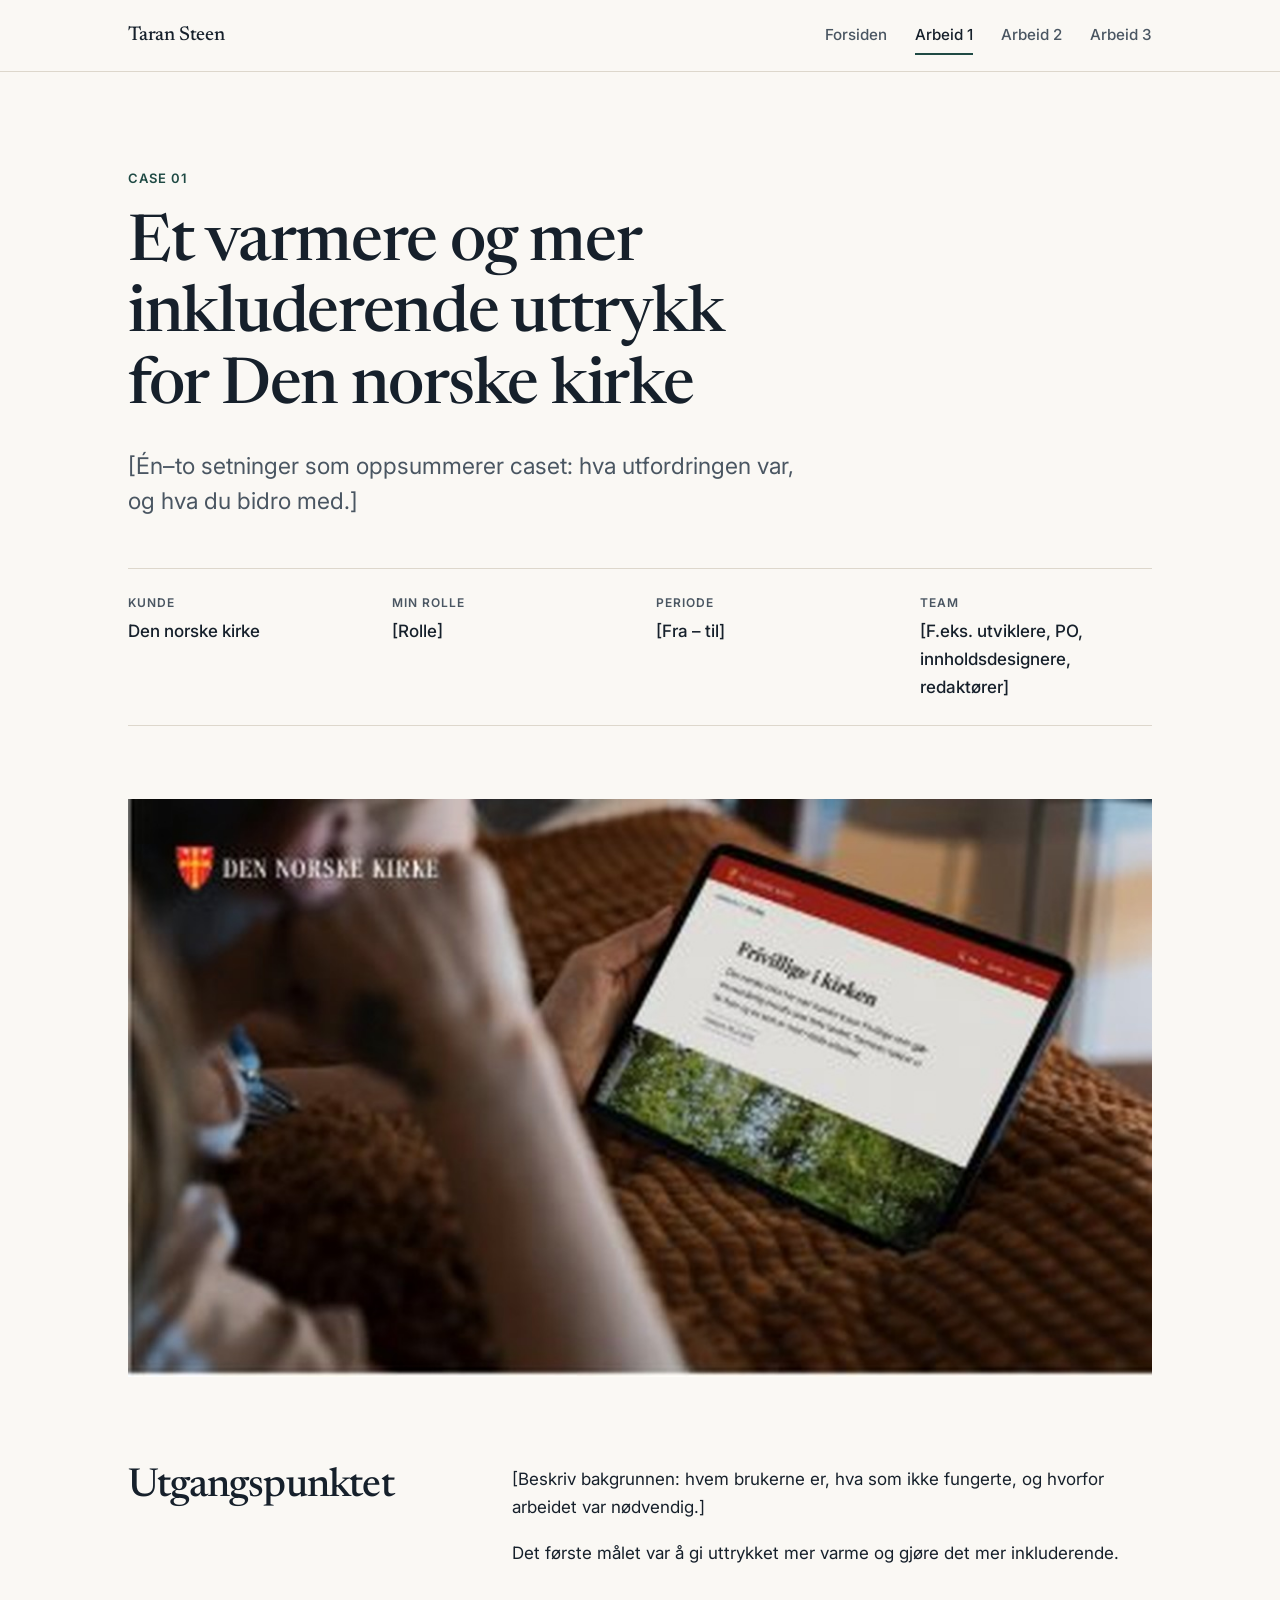
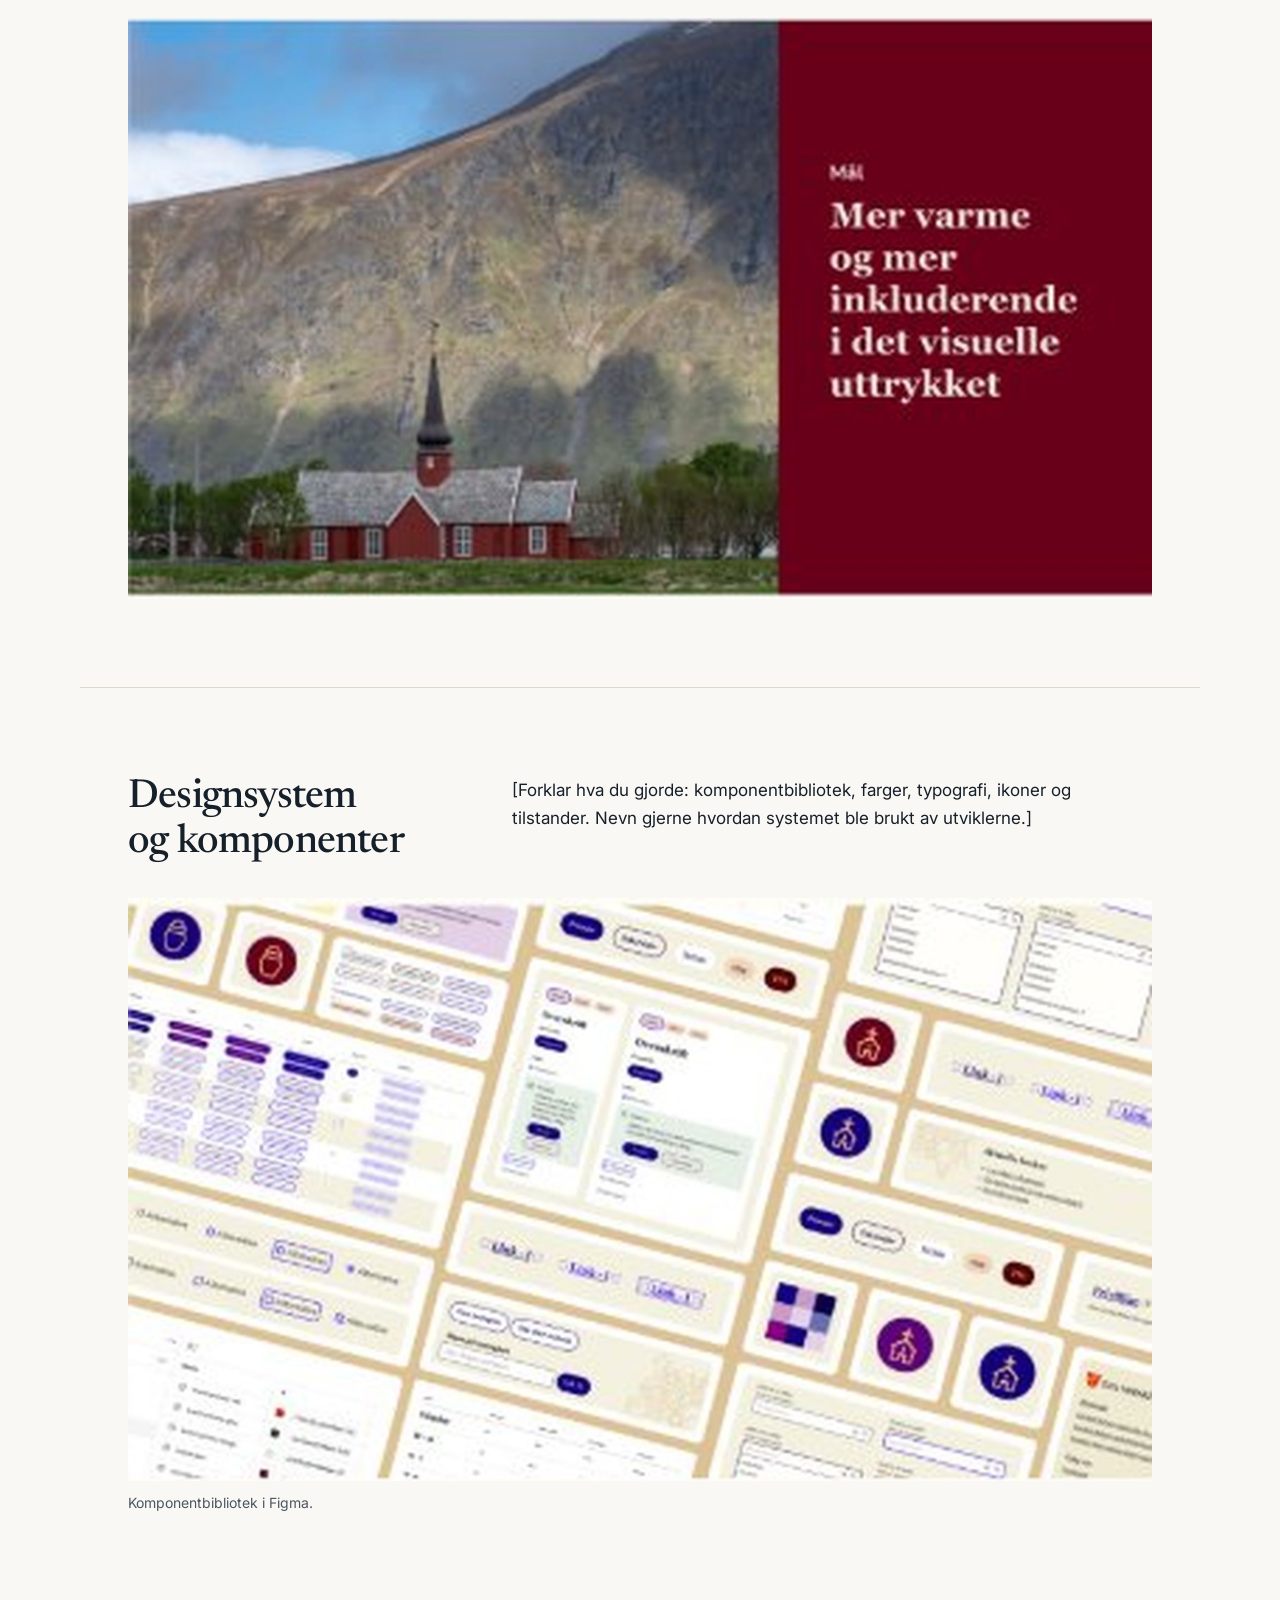
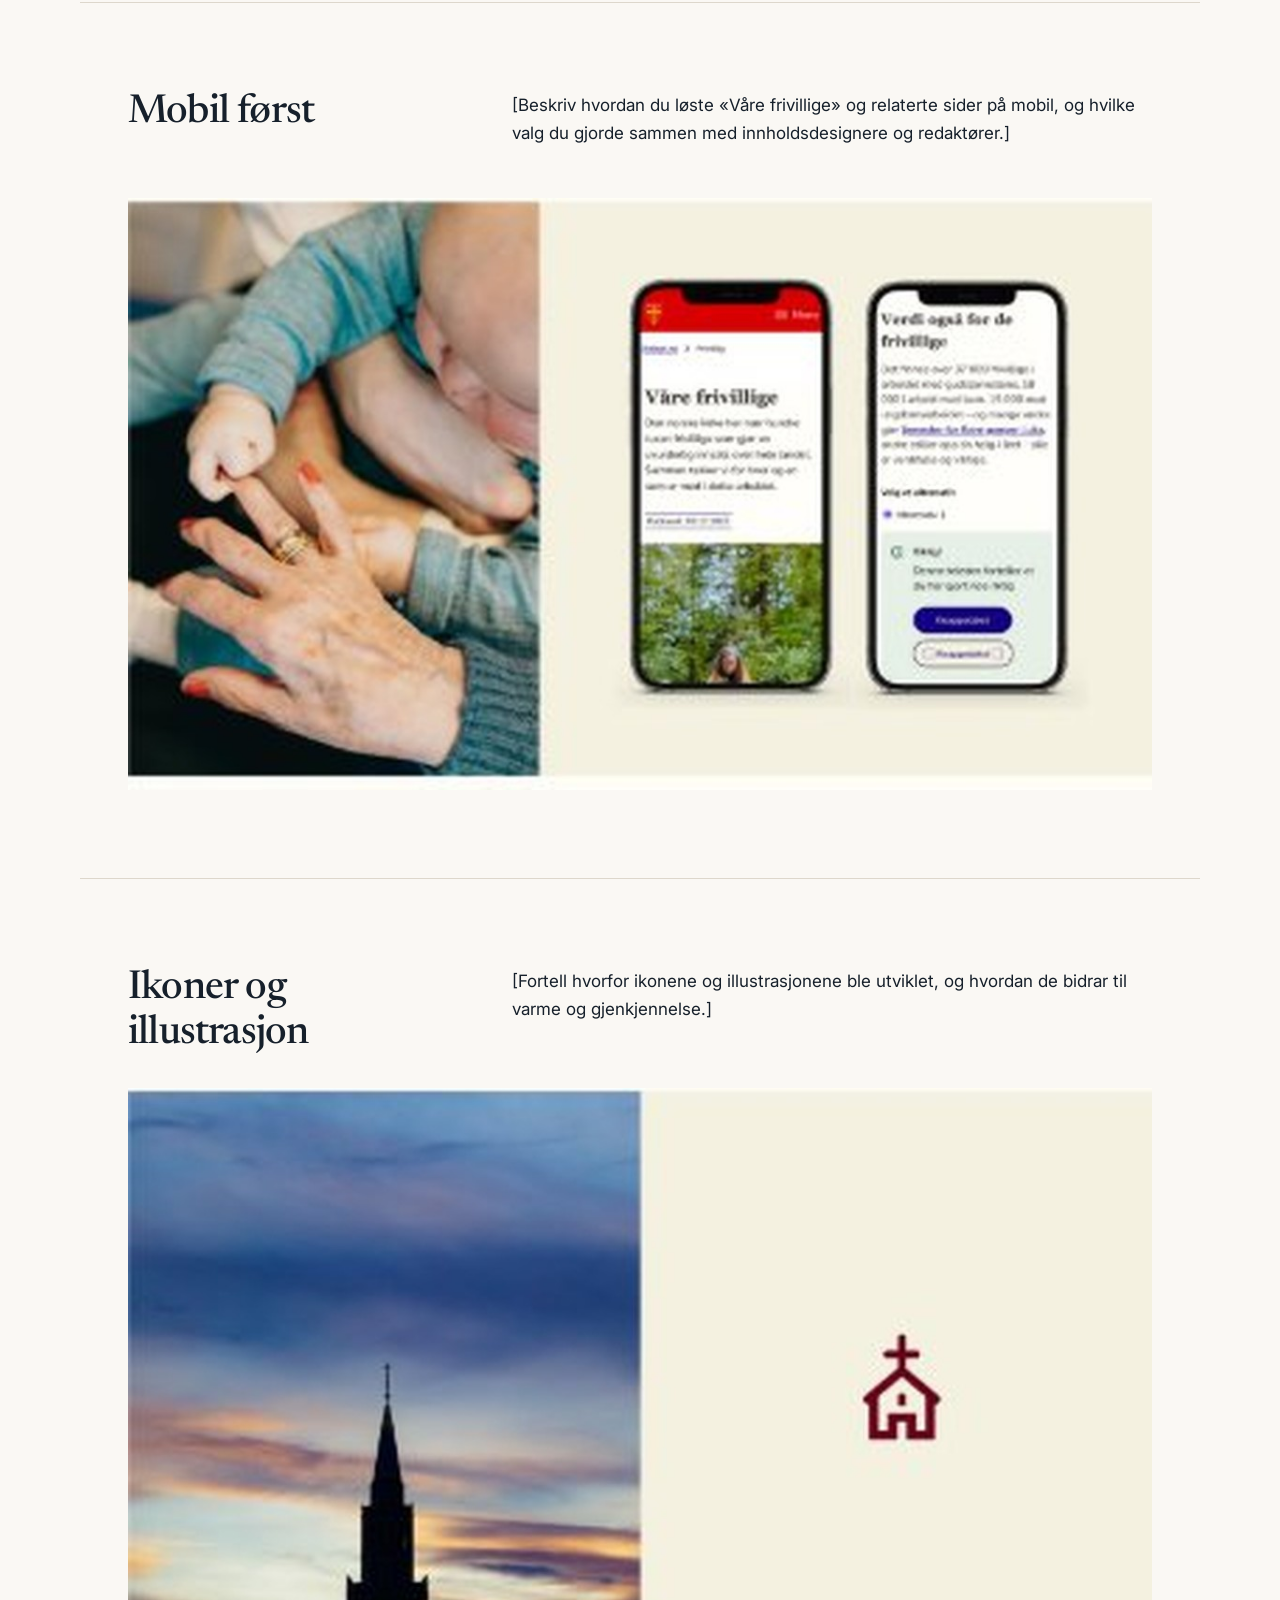
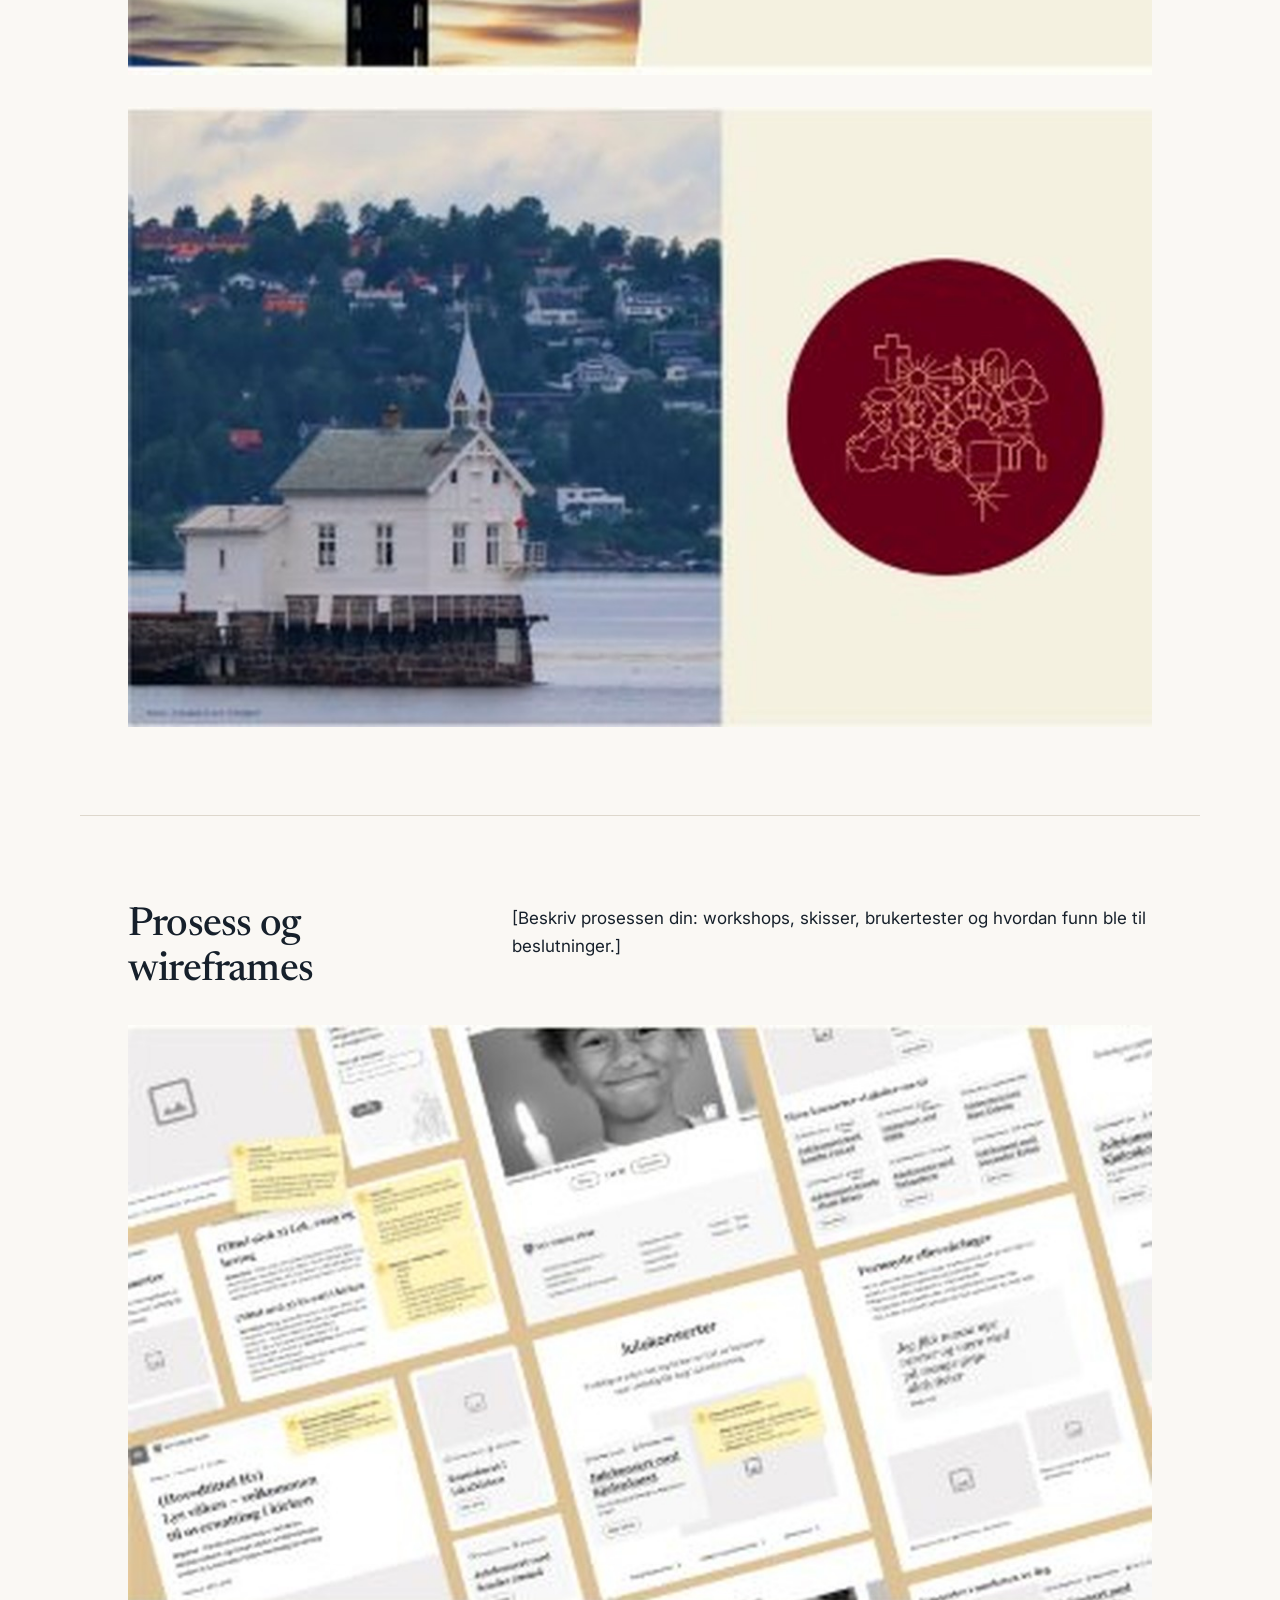
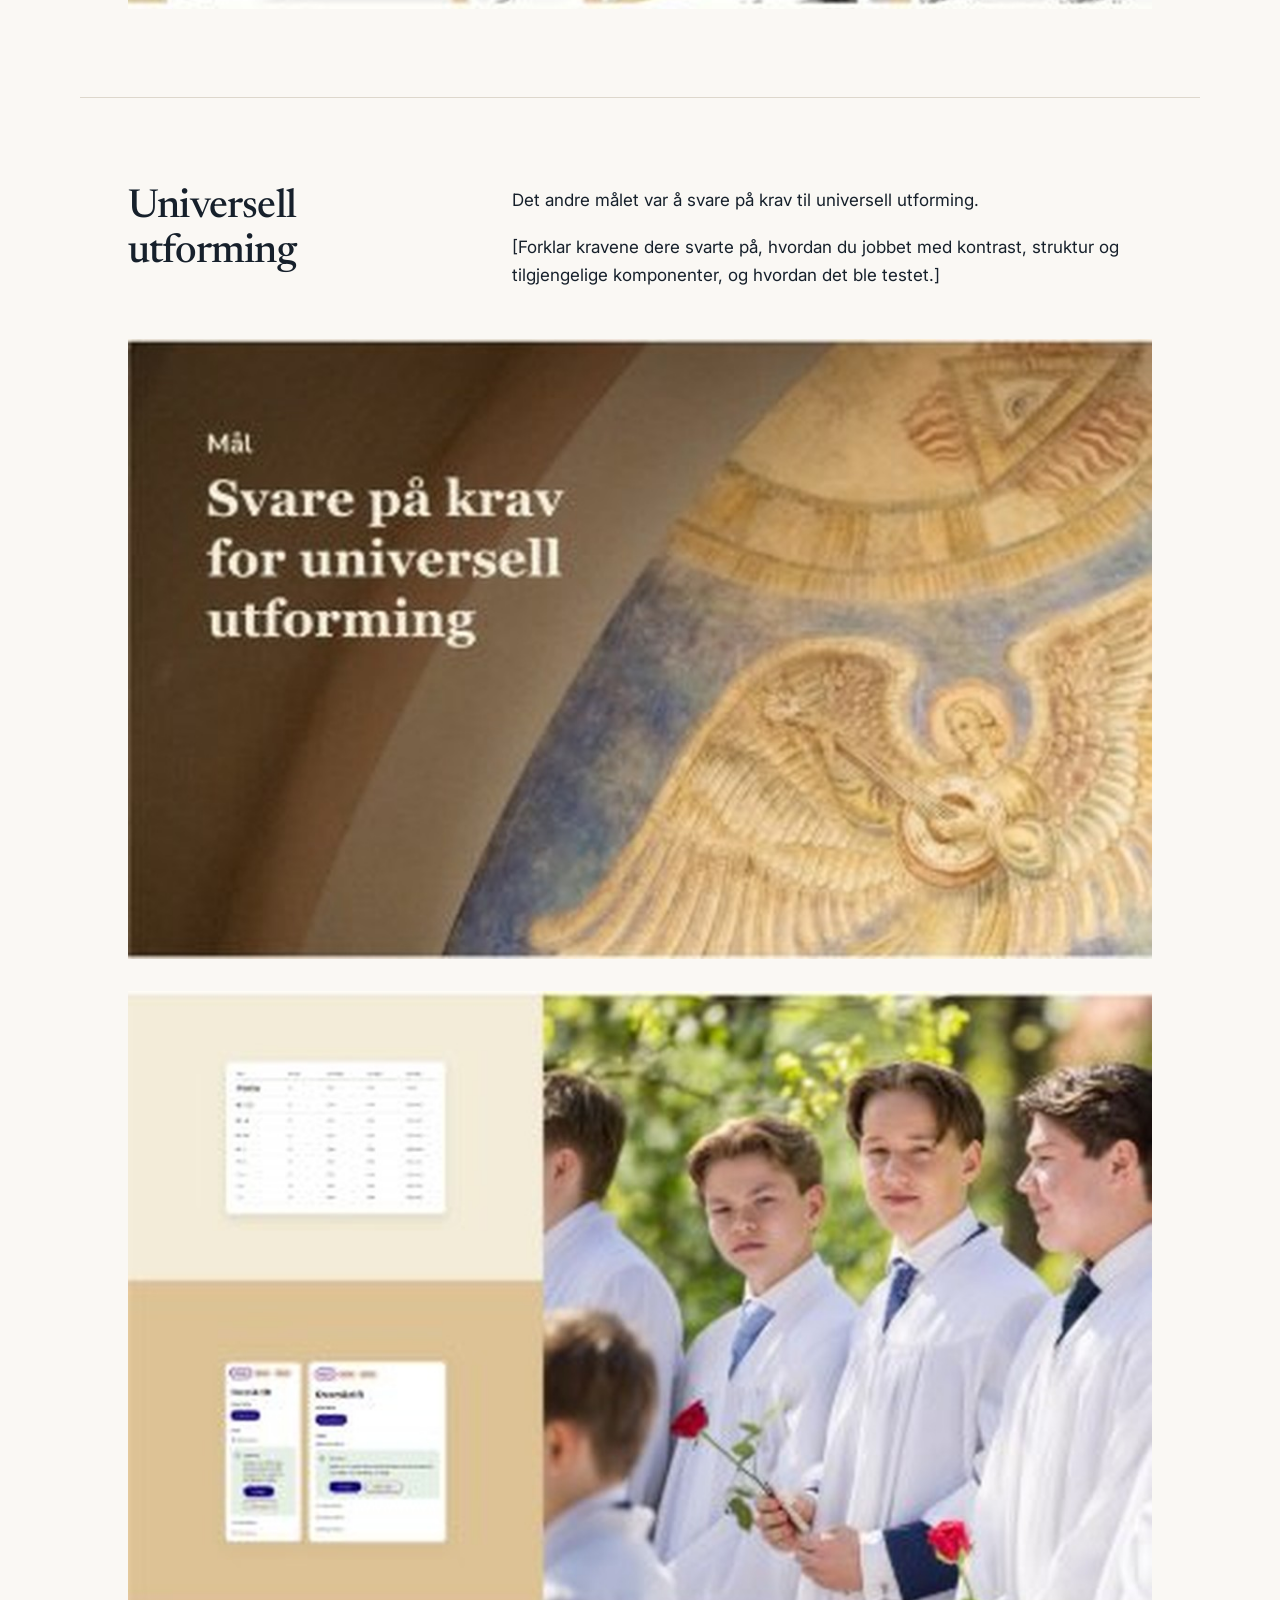
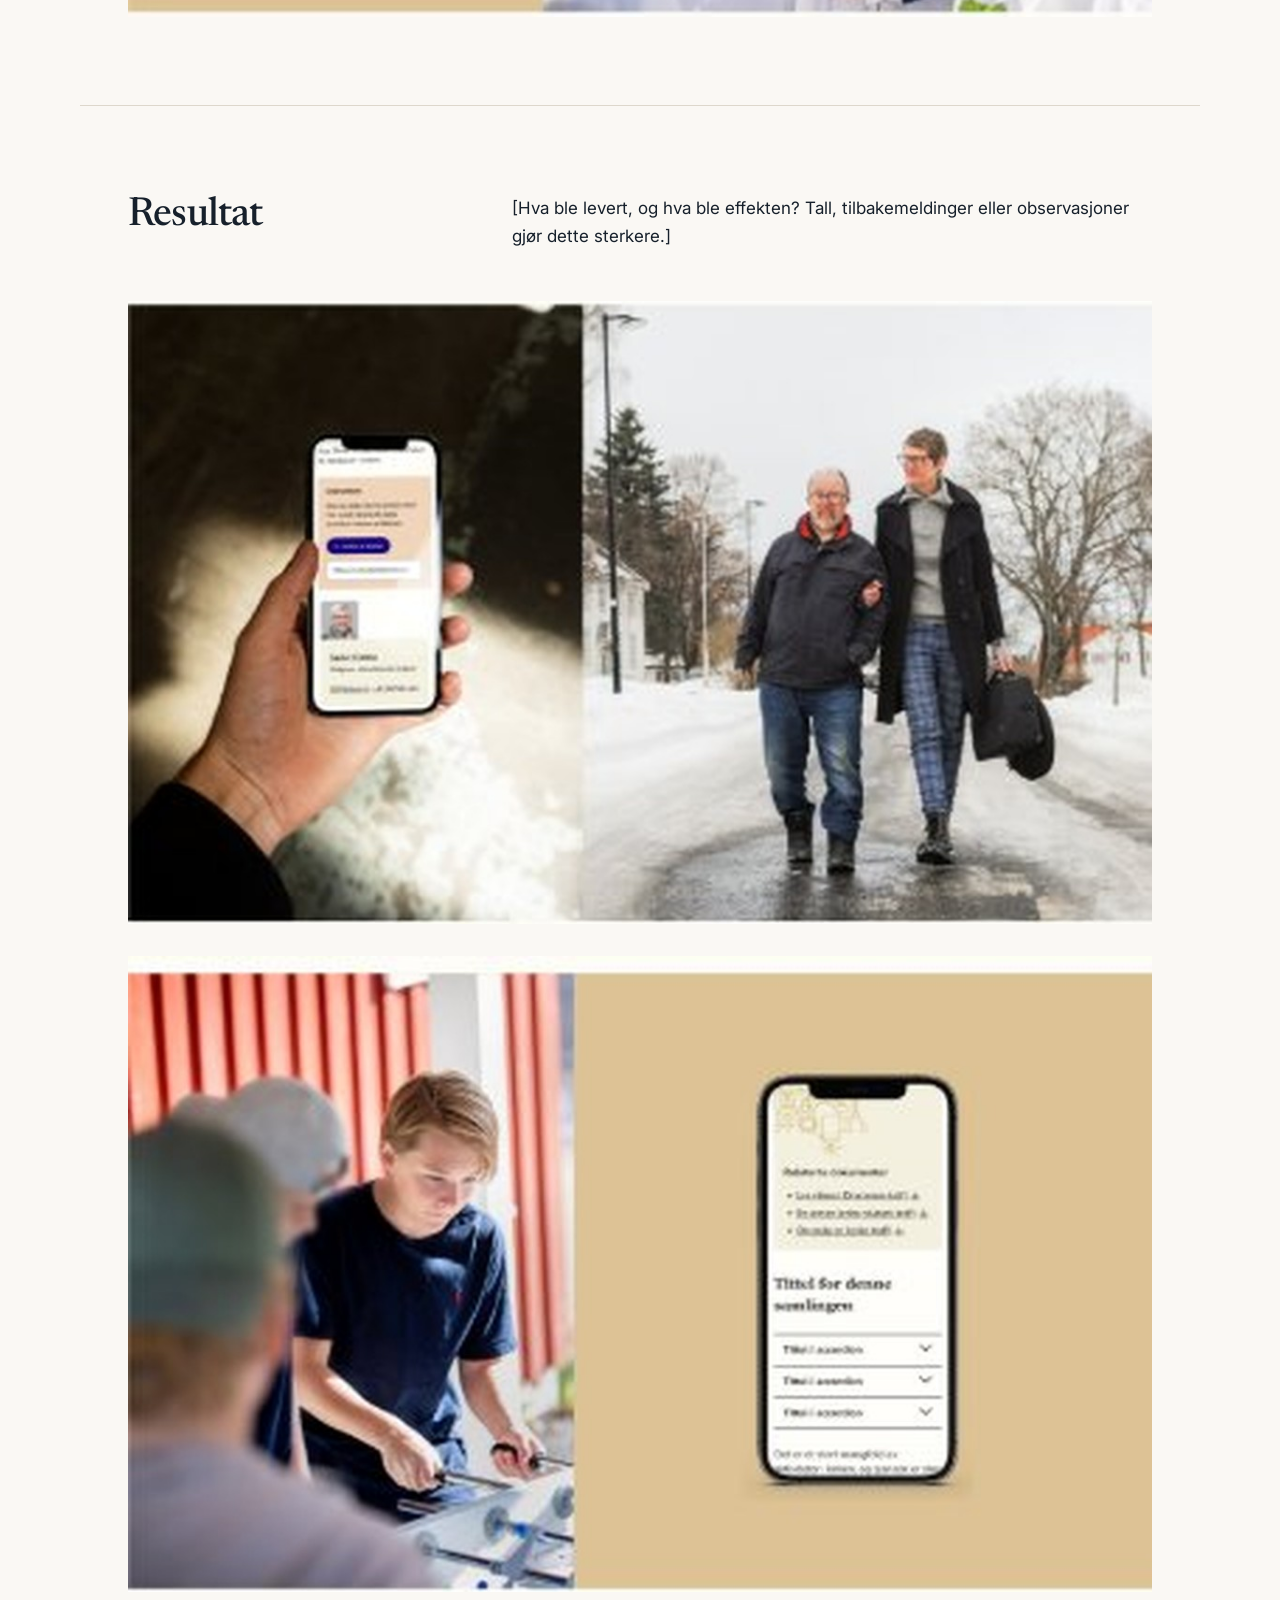
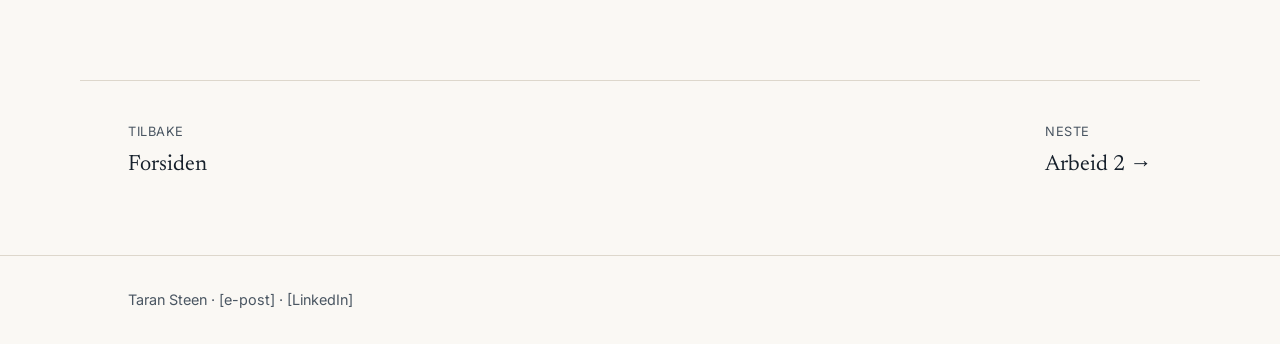
==== arbeid-1.html @ a392a805 "Add files via upload" ====
<!doctype html>
<html lang="nb">
<head>
  <meta charset="utf-8">
  <meta name="viewport" content="width=device-width, initial-scale=1">
  <title>Den norske kirke – Taran Steen</title>
  <meta name="description" content="Case: nytt visuelt uttrykk og universell utforming for Den norske kirke.">
  <link rel="preconnect" href="https://fonts.googleapis.com">
  <link rel="preconnect" href="https://fonts.gstatic.com" crossorigin>
  <link href="https://fonts.googleapis.com/css2?family=Inter:wght@400;500;600&family=Newsreader:opsz,wght@6..72,400;6..72,500&display=swap" rel="stylesheet">
  <link rel="stylesheet" href="style.css">
</head>
<body>
  <a class="skip-link" href="#main">Hopp til innhold</a>

  <header class="site-header">
    <div class="wrap">
      <a class="brand" href="index.html">Taran Steen</a>
      <nav class="nav" aria-label="Hovedmeny">
        <ul>
          <li><a href="index.html">Forsiden</a></li>
          <li><a href="arbeid-1.html" aria-current="page">Arbeid 1</a></li>
          <li><a href="arbeid-2.html">Arbeid 2</a></li>
          <li><a href="arbeid-3.html">Arbeid 3</a></li>
        </ul>
      </nav>
    </div>
  </header>

  <main id="main">

    <section class="case-hero wrap">
      <p class="eyebrow">Case 01</p>
      <h1>Et varmere og mer inkluderende uttrykk for Den norske kirke</h1>
      <p class="lead">[Én–to setninger som oppsummerer caset: hva utfordringen var, og hva du bidro med.]</p>

      <dl class="facts">
        <div><dt>Kunde</dt><dd>Den norske kirke</dd></div>
        <div><dt>Min rolle</dt><dd>[Rolle]</dd></div>
        <div><dt>Periode</dt><dd>[Fra – til]</dd></div>
        <div><dt>Team</dt><dd>[F.eks. utviklere, PO, innholdsdesignere, redaktører]</dd></div>
      </dl>
    </section>

    <div class="wrap">
      <figure class="band" style="margin-top:0">
        <img src="images/band-01.jpg" width="1095" height="618" alt="Nettbrett som viser siden «Frivillige i kirken» på kirken.no">
      </figure>
    </div>

    <section class="section wrap" aria-labelledby="utgangspunkt">
      <div class="two-col">
        <h2 id="utgangspunkt">Utgangspunktet</h2>
        <div>
          <p>[Beskriv bakgrunnen: hvem brukerne er, hva som ikke fungerte, og hvorfor arbeidet var nødvendig.]</p>
          <p>Det første målet var å gi uttrykket mer varme og gjøre det mer inkluderende.</p>
        </div>
      </div>
      <figure class="band">
        <img src="images/band-02.jpg" width="1095" height="621" alt="Rød trekirke foran et stort fjell, ved siden av en vinrød flate med teksten «Mål: Mer varme og mer inkluderende i det visuelle uttrykket»">
      </figure>
    </section>

    <section class="section wrap" aria-labelledby="designsystem">
      <div class="two-col">
        <h2 id="designsystem">Designsystem og komponenter</h2>
        <div>
          <p>[Forklar hva du gjorde: komponentbibliotek, farger, typografi, ikoner og tilstander. Nevn gjerne hvordan systemet ble brukt av utviklerne.]</p>
        </div>
      </div>
      <figure class="band">
        <img src="images/band-03.jpg" width="1095" height="624" alt="Oversikt over knapper, skjemaer, kort og ikoner i designsystemet" loading="lazy">
        <figcaption>Komponentbibliotek i Figma.</figcaption>
      </figure>
    </section>

    <section class="section wrap" aria-labelledby="mobil">
      <div class="two-col">
        <h2 id="mobil">Mobil først</h2>
        <div>
          <p>[Beskriv hvordan du løste «Våre frivillige» og relaterte sider på mobil, og hvilke valg du gjorde sammen med innholdsdesignere og redaktører.]</p>
        </div>
      </div>
      <figure class="band">
        <img src="images/band-04.jpg" width="1095" height="633" alt="Et barns hånd holdes av en eldre persons hender, ved siden av to mobilskjermer med siden «Våre frivillige»" loading="lazy">
      </figure>
    </section>

    <section class="section wrap" aria-labelledby="ikoner">
      <div class="two-col">
        <h2 id="ikoner">Ikoner og illustrasjon</h2>
        <div>
          <p>[Fortell hvorfor ikonene og illustrasjonene ble utviklet, og hvordan de bidrar til varme og gjenkjennelse.]</p>
        </div>
      </div>
      <figure class="band">
        <img src="images/band-05.jpg" width="1095" height="627" alt="Silhuett av et kirketårn mot kveldshimmel, ved siden av et rødt kirkeikon" loading="lazy">
      </figure>
      <figure class="band">
        <img src="images/band-07.jpg" width="1095" height="663" alt="Hvit kirke ved vannkanten, ved siden av en illustrasjon i gull med kirkelige symboler på vinrød bakgrunn" loading="lazy">
      </figure>
    </section>

    <section class="section wrap" aria-labelledby="prosess">
      <div class="two-col">
        <h2 id="prosess">Prosess og wireframes</h2>
        <div>
          <p>[Beskriv prosessen din: workshops, skisser, brukertester og hvordan funn ble til beslutninger.]</p>
        </div>
      </div>
      <figure class="band">
        <img src="images/band-06.jpg" width="1095" height="624" alt="Wireframes med gule notater som viser designprosessen" loading="lazy">
      </figure>
    </section>

    <section class="section wrap" aria-labelledby="uu">
      <div class="two-col">
        <h2 id="uu">Universell utforming</h2>
        <div>
          <p>Det andre målet var å svare på krav til universell utforming.</p>
          <p>[Forklar kravene dere svarte på, hvordan du jobbet med kontrast, struktur og tilgjengelige komponenter, og hvordan det ble testet.]</p>
        </div>
      </div>
      <figure class="band">
        <img src="images/band-08.jpg" width="1095" height="663" alt="Flate med teksten «Mål: Svare på krav for universell utforming», ved siden av en detalj fra et kirkemaleri med en engel" loading="lazy">
      </figure>
      <figure class="band">
        <img src="images/band-09.jpg" width="1095" height="669" alt="Tabell og skjemakomponenter, ved siden av unge i hvite kirkeklær, en av dem med en rød rose" loading="lazy">
      </figure>
    </section>

    <section class="section wrap" aria-labelledby="resultat">
      <div class="two-col">
        <h2 id="resultat">Resultat</h2>
        <div>
          <p>[Hva ble levert, og hva ble effekten? Tall, tilbakemeldinger eller observasjoner gjør dette sterkere.]</p>
        </div>
      </div>
      <figure class="band">
        <img src="images/band-10.jpg" width="1095" height="666" alt="Hånd som holder en mobil med kontaktinformasjon, ved siden av et eldre par på vinterspasertur" loading="lazy">
      </figure>
      <figure class="band">
        <img src="images/band-11.jpg" width="1095" height="681" alt="Ungdom som jobber på verksted, ved siden av en mobilskjerm med sammenleggbare innholdsseksjoner" loading="lazy">
      </figure>
    </section>

    <nav class="pager wrap" aria-label="Neste og forrige">
      <a href="index.html"><small>Tilbake</small>Forsiden</a>
      <a href="arbeid-2.html"><small>Neste</small>Arbeid 2 →</a>
    </nav>
  </main>

  <footer class="site-footer">
    <div class="wrap">
      <p style="margin:0">Taran Steen · [e-post] · [LinkedIn]</p>
    </div>
  </footer>
</body>
</html>
---- style.css ----
/* ==========================================================
   Portfolio – Taran Steen
   Minimalistisk, rolig og tillitsvekkende.
   ========================================================== */

:root {
  /* Farger */
  --bg: #FAF8F4;          /* varm off-white */
  --surface: #F1EDE6;     /* svak flate for bildebokser */
  --ink: #16202B;         /* dypt blåsvart tekst */
  --ink-soft: #4A5662;    /* sekundær tekst (kontrast > 7:1 på bg) */
  --line: #DDD7CC;        /* tynne linjer */
  --accent: #1F4A44;      /* dyp skoggrønn, rolig og seriøs */
  --accent-ink: #FFFFFF;

  /* Typografi */
  --font-serif: "Newsreader", "Iowan Old Style", Georgia, serif;
  --font-sans: "Inter", system-ui, -apple-system, "Segoe UI", Roboto, sans-serif;

  /* Mål */
  --max: 1120px;
  --read: 680px;
  --gutter: clamp(20px, 5vw, 48px);
}

*, *::before, *::after { box-sizing: border-box; }

html { scroll-behavior: smooth; }

body {
  margin: 0;
  background: var(--bg);
  color: var(--ink);
  font-family: var(--font-sans);
  font-size: 1.0625rem;
  line-height: 1.65;
  -webkit-font-smoothing: antialiased;
}

img { max-width: 100%; display: block; }

a { color: inherit; }

:focus-visible {
  outline: 3px solid var(--accent);
  outline-offset: 3px;
  border-radius: 2px;
}

.skip-link {
  position: absolute;
  left: -999px;
  top: 8px;
  background: var(--ink);
  color: #fff;
  padding: 10px 16px;
  z-index: 100;
}
.skip-link:focus { left: 8px; }

.wrap {
  width: 100%;
  max-width: var(--max);
  margin-inline: auto;
  padding-inline: var(--gutter);
}

/* ---------- Åpen meny øverst ---------- */
.site-header {
  border-bottom: 1px solid var(--line);
  background: var(--bg);
  position: sticky;
  top: 0;
  z-index: 50;
}

.site-header .wrap {
  display: flex;
  align-items: center;
  justify-content: space-between;
  gap: 24px;
  flex-wrap: wrap;
  padding-block: 16px;
}

.brand {
  font-family: var(--font-serif);
  font-size: 1.25rem;
  font-weight: 500;
  text-decoration: none;
  letter-spacing: -0.01em;
}

.nav ul {
  list-style: none;
  margin: 0;
  padding: 0;
  display: flex;
  flex-wrap: wrap;
  gap: 4px 28px;
}

.nav a {
  display: inline-block;
  padding: 6px 0;
  font-size: 0.95rem;
  font-weight: 500;
  color: var(--ink-soft);
  text-decoration: none;
  border-bottom: 2px solid transparent;
}

.nav a:hover { color: var(--ink); }

.nav a[aria-current="page"] {
  color: var(--ink);
  border-bottom-color: var(--accent);
}

/* ---------- Typografi ---------- */
h1, h2, h3 {
  font-family: var(--font-serif);
  font-weight: 500;
  letter-spacing: -0.02em;
  line-height: 1.12;
  margin: 0;
  text-wrap: balance;
}

h1 { font-size: clamp(2.5rem, 6vw + 0.5rem, 4.75rem); }
h2 { font-size: clamp(1.75rem, 2.5vw + 0.75rem, 2.5rem); }
h3 { font-size: 1.375rem; }

.eyebrow {
  font-family: var(--font-sans);
  font-size: 0.8125rem;
  font-weight: 600;
  letter-spacing: 0.08em;
  text-transform: uppercase;
  color: var(--accent);
  margin: 0 0 20px;
}

.lead {
  font-size: clamp(1.1875rem, 1vw + 1rem, 1.4375rem);
  line-height: 1.55;
  color: var(--ink-soft);
  max-width: var(--read);
}

p { margin: 0 0 1.1em; max-width: var(--read); }

/* ---------- Forside ---------- */
.hero { padding-block: clamp(64px, 12vw, 144px) clamp(48px, 8vw, 96px); }
.hero h1 { max-width: 14ch; }
.hero h1 span { display: block; color: var(--accent); }

.about {
  border-top: 1px solid var(--line);
  padding-block: clamp(48px, 8vw, 96px);
  display: grid;
  gap: 24px 64px;
  grid-template-columns: 1fr;
}
@media (min-width: 800px) {
  .about { grid-template-columns: 1fr 2fr; }
}

.work-list {
  border-top: 1px solid var(--line);
  padding-block: clamp(48px, 8vw, 96px);
}
.work-list h2 { margin-bottom: 32px; }
.work-list ul { list-style: none; margin: 0; padding: 0; }
.work-list li { border-top: 1px solid var(--line); }
.work-list li:last-child { border-bottom: 1px solid var(--line); }
.work-list a {
  display: grid;
  grid-template-columns: 3rem 1fr auto;
  gap: 16px;
  align-items: baseline;
  padding: 22px 0;
  text-decoration: none;
}
.work-list a:hover .title { color: var(--accent); }
.work-list .num { color: var(--ink-soft); font-size: 0.9rem; font-variant-numeric: tabular-nums; }
.work-list .title { font-family: var(--font-serif); font-size: 1.5rem; letter-spacing: -0.01em; }
.work-list .meta { color: var(--ink-soft); font-size: 0.9rem; }
@media (max-width: 600px) {
  .work-list a { grid-template-columns: 2.5rem 1fr; }
  .work-list .meta { grid-column: 2; }
}

/* ---------- Case-side ---------- */
.case-hero { padding-block: clamp(48px, 8vw, 96px) clamp(32px, 5vw, 56px); }
.case-hero h1 { font-size: clamp(2.25rem, 5vw + 0.5rem, 4rem); max-width: 18ch; margin-bottom: 24px; }

.facts {
  display: grid;
  grid-template-columns: repeat(auto-fit, minmax(180px, 1fr));
  gap: 24px 32px;
  border-top: 1px solid var(--line);
  border-bottom: 1px solid var(--line);
  padding-block: 24px;
  margin-top: 48px;
}
.facts dt {
  font-size: 0.75rem;
  font-weight: 600;
  letter-spacing: 0.08em;
  text-transform: uppercase;
  color: var(--ink-soft);
  margin-bottom: 4px;
}
.facts dd { margin: 0; font-weight: 500; }

.section { padding-block: clamp(40px, 7vw, 88px); }
.section + .section { border-top: 1px solid var(--line); }

.two-col {
  display: grid;
  gap: 24px 64px;
  grid-template-columns: 1fr;
}
@media (min-width: 800px) {
  .two-col { grid-template-columns: 1fr 2fr; }
}

.goal {
  background: var(--accent);
  color: var(--accent-ink);
  padding: clamp(28px, 5vw, 56px);
  margin-block: 0;
}
.goal .eyebrow { color: rgba(255,255,255,.75); margin-bottom: 12px; }
.goal p { font-family: var(--font-serif); font-size: clamp(1.5rem, 2vw + 1rem, 2.25rem); line-height: 1.2; letter-spacing: -0.015em; margin: 0; max-width: 22ch; }

.goals { display: grid; gap: 16px; grid-template-columns: 1fr; }
@media (min-width: 800px) { .goals { grid-template-columns: 1fr 1fr; } }

/* Bildeplasser. Legg bildene i /images, ellers vises en rolig plassholder */
figure { margin: 0; }
figcaption { font-size: 0.875rem; color: var(--ink-soft); margin-top: 10px; max-width: var(--read); }

.media {
  background: var(--surface);
  aspect-ratio: 16 / 9;
  display: grid;
  place-items: center;
  overflow: hidden;
  position: relative;
}
.media img { position: absolute; inset: 0; width: 100%; height: 100%; object-fit: cover; }
.media.tall { aspect-ratio: 4 / 5; }
.media.wide { aspect-ratio: 21 / 9; }
.media .ph {
  position: absolute;
  inset: 0;
  display: grid;
  place-items: center;
  font-size: 0.85rem;
  color: var(--ink-soft);
  padding: 16px;
  text-align: center;
}

.gallery { display: grid; gap: 16px; grid-template-columns: 1fr; margin-top: 32px; }
@media (min-width: 800px) { .gallery.cols-2 { grid-template-columns: 1fr 1fr; } }

.full { margin-top: 32px; }

/* Neste/forrige */
.pager {
  border-top: 1px solid var(--line);
  padding-block: 40px 72px;
  display: flex;
  justify-content: space-between;
  gap: 24px;
  flex-wrap: wrap;
}
.pager a { text-decoration: none; font-family: var(--font-serif); font-size: 1.375rem; }
.pager a:hover { color: var(--accent); }
.pager small { display: block; font-family: var(--font-sans); font-size: 0.8rem; color: var(--ink-soft); letter-spacing: .04em; text-transform: uppercase; margin-bottom: 4px; }

.note {
  border-left: 3px solid var(--accent);
  background: var(--surface);
  padding: 16px 20px;
  font-size: 0.95rem;
  color: var(--ink-soft);
  max-width: var(--read);
}

/* ---------- Footer ---------- */
.site-footer {
  border-top: 1px solid var(--line);
  padding-block: 32px;
  font-size: 0.9rem;
  color: var(--ink-soft);
}

@media (prefers-reduced-motion: reduce) {
  html { scroll-behavior: auto; }
}

/* ---------- Bildebånd fra Figma-eksport ---------- */
.band { margin: 32px 0 0; }
.band img { width: 100%; height: auto; display: block; background: var(--surface); }
.band-pair { display: grid; gap: 16px; grid-template-columns: 1fr; margin-top: 32px; }
.band-pair .band { margin: 0; }
@media (min-width: 800px) { .band-pair { grid-template-columns: 1fr 1fr; } }
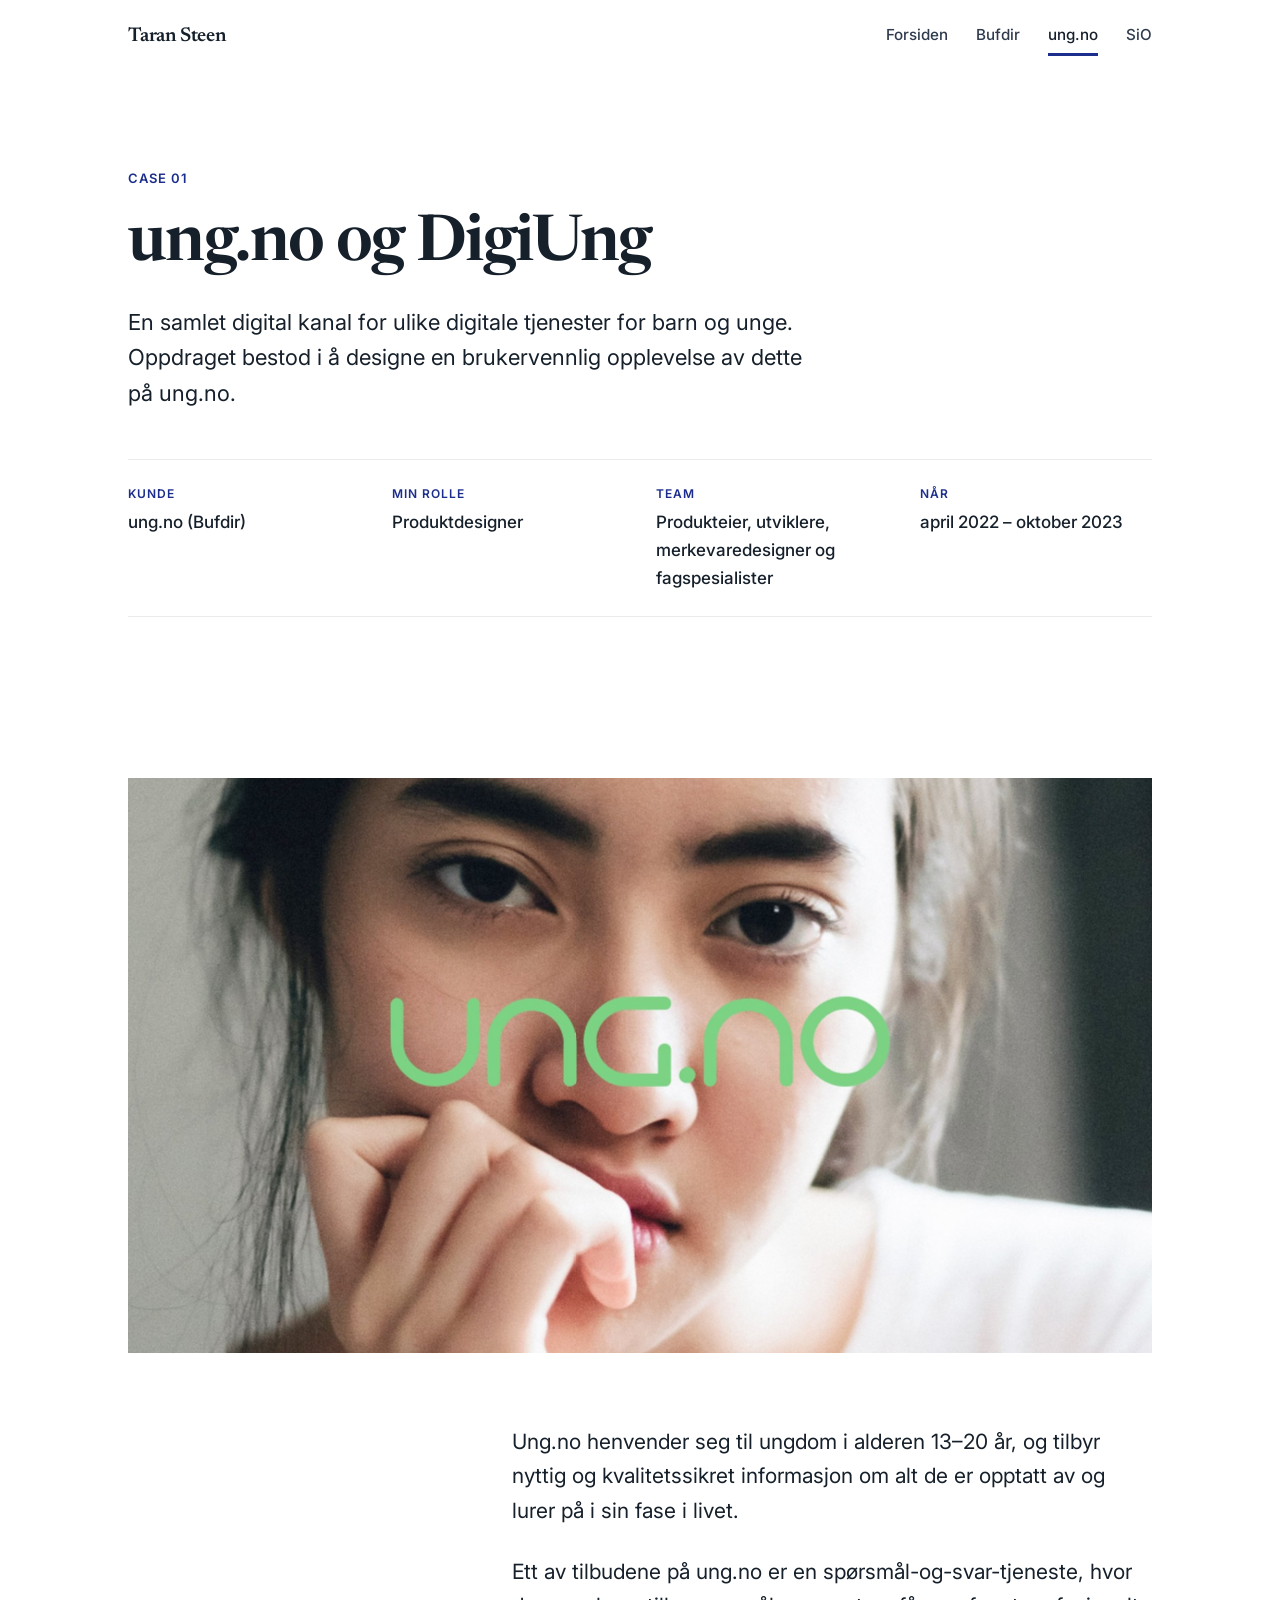
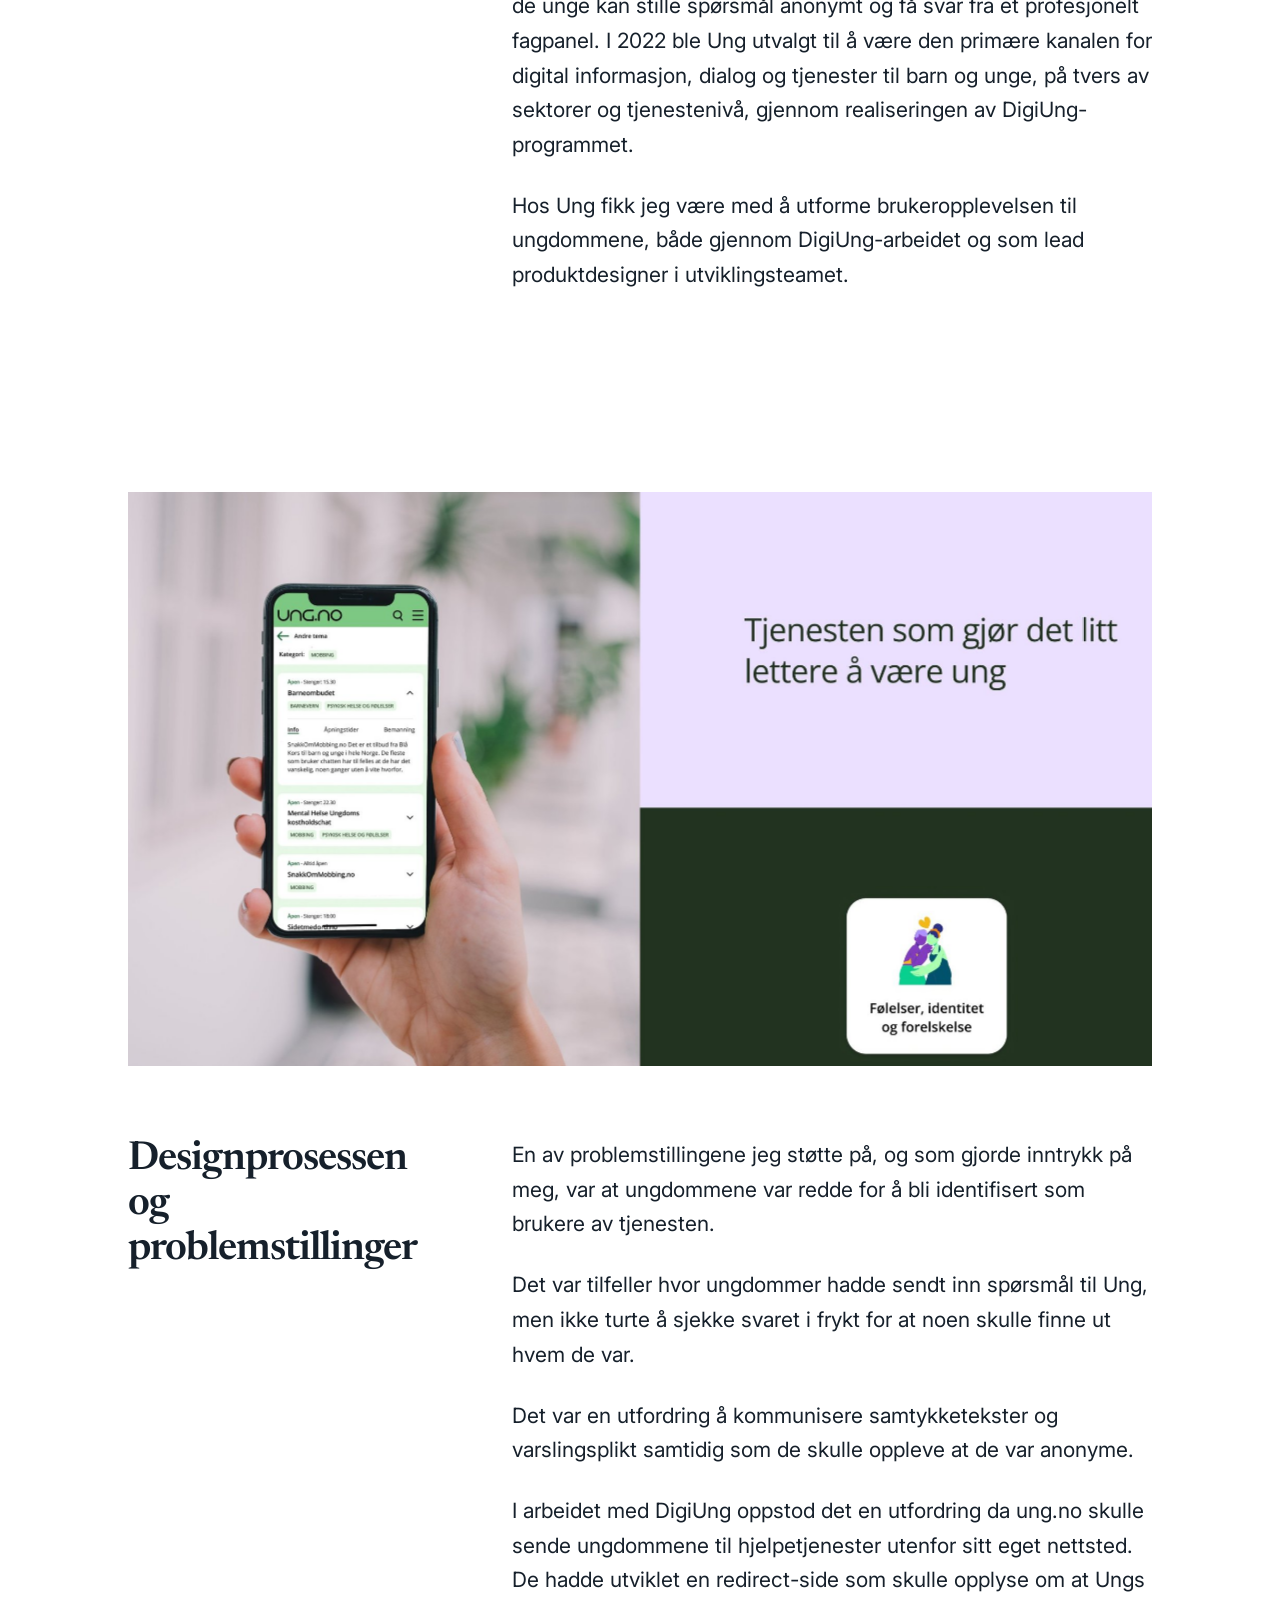
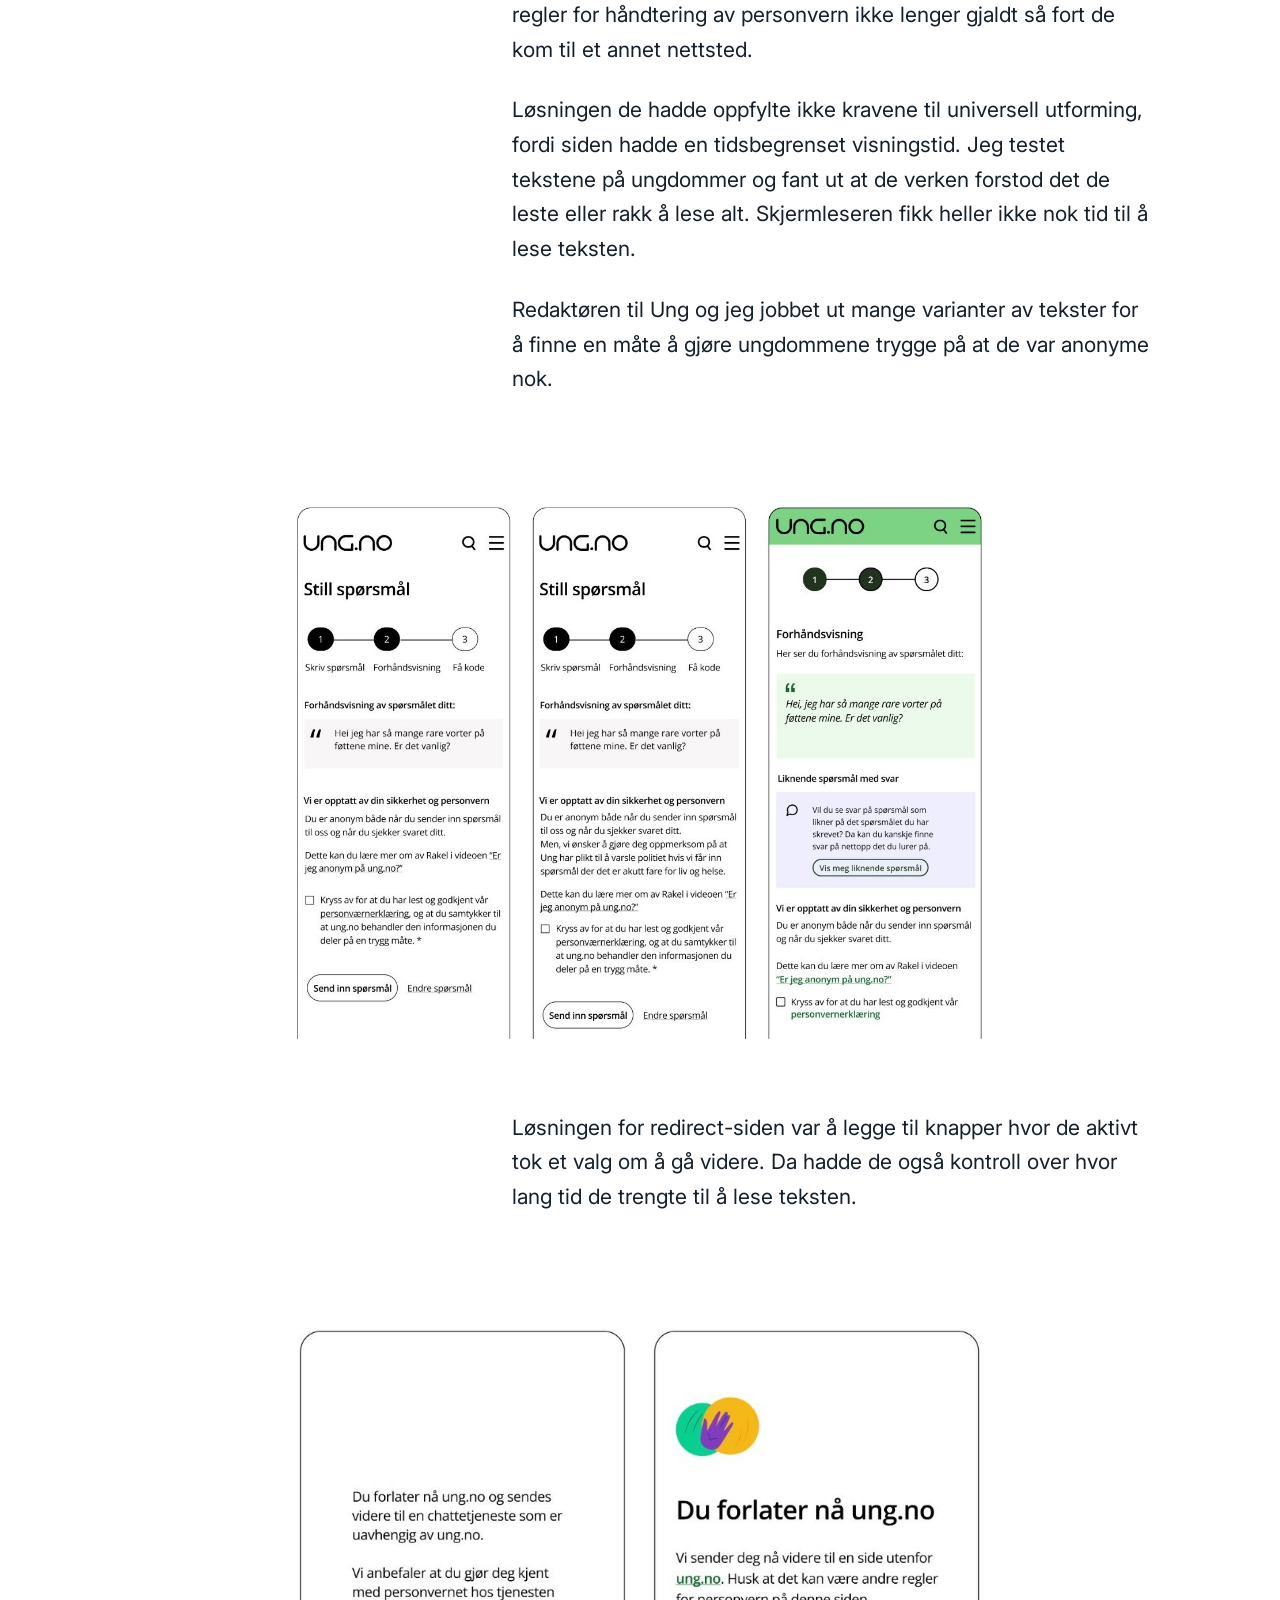
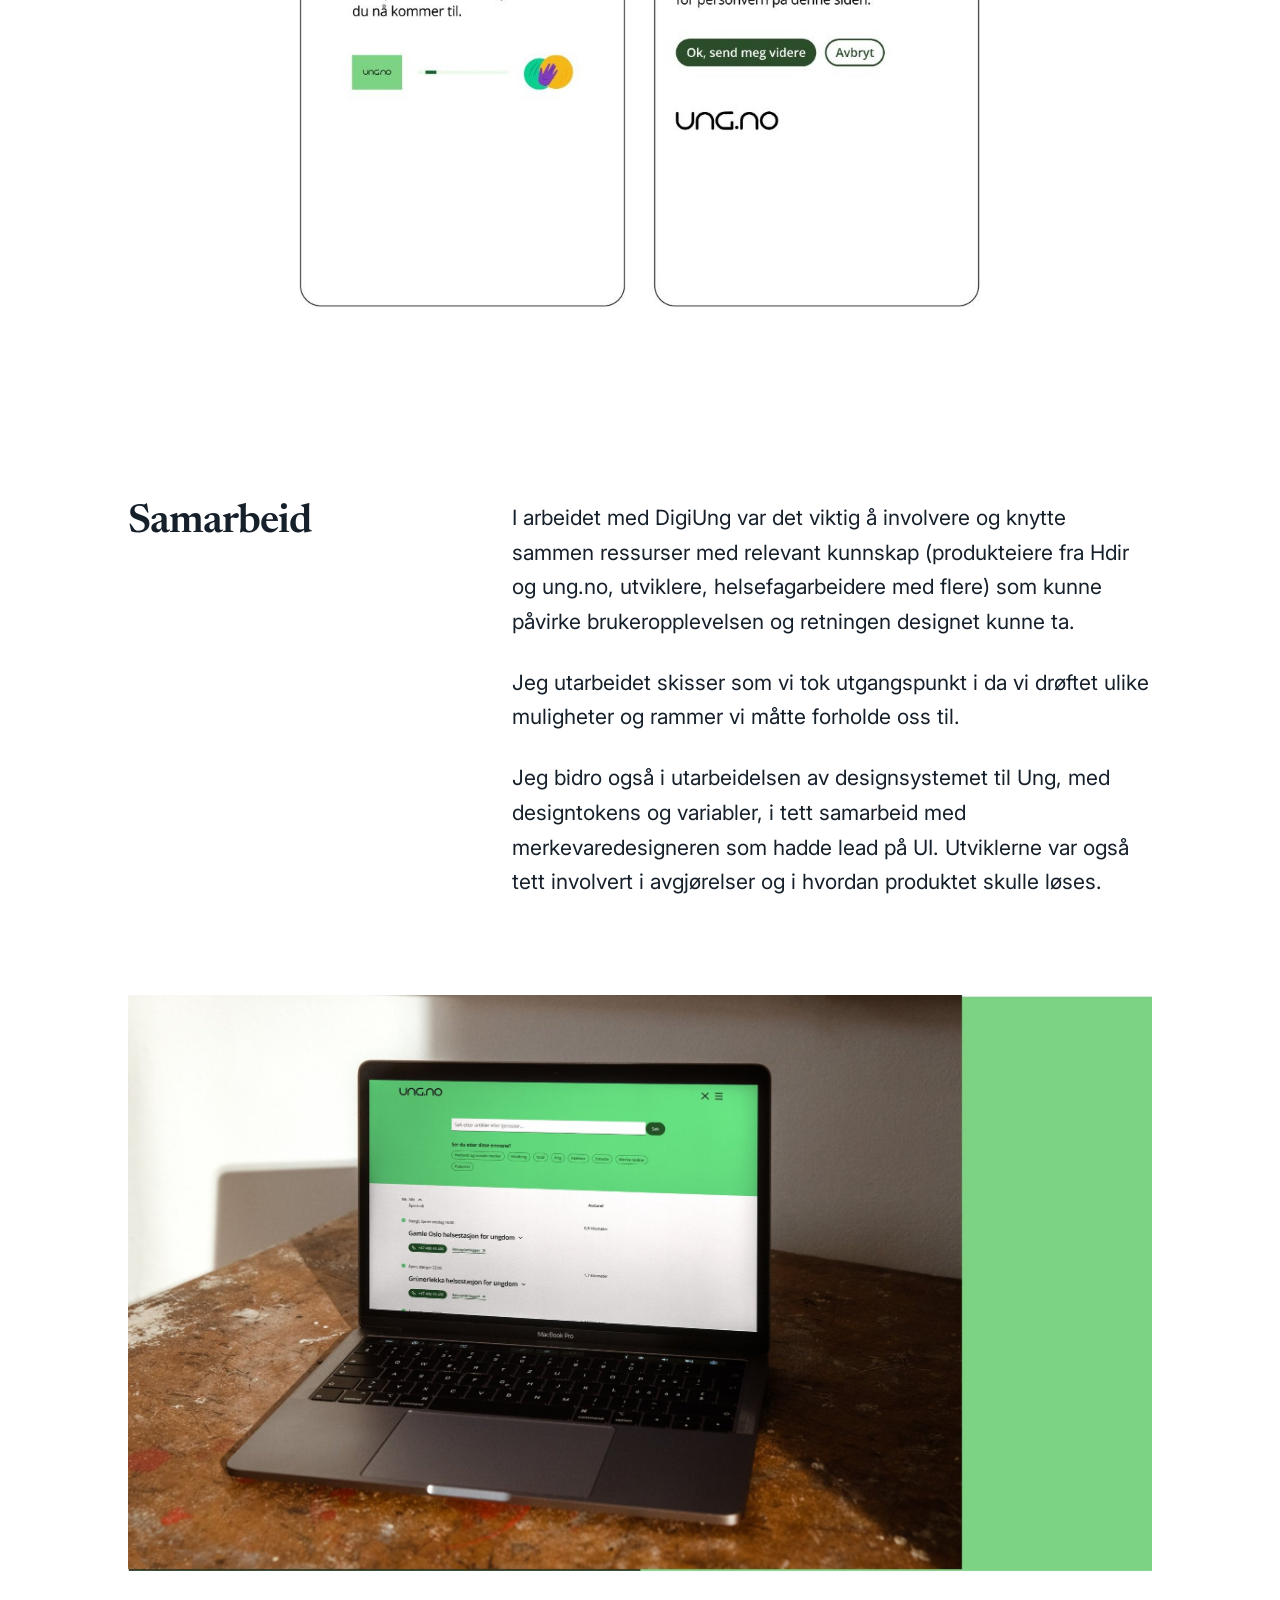
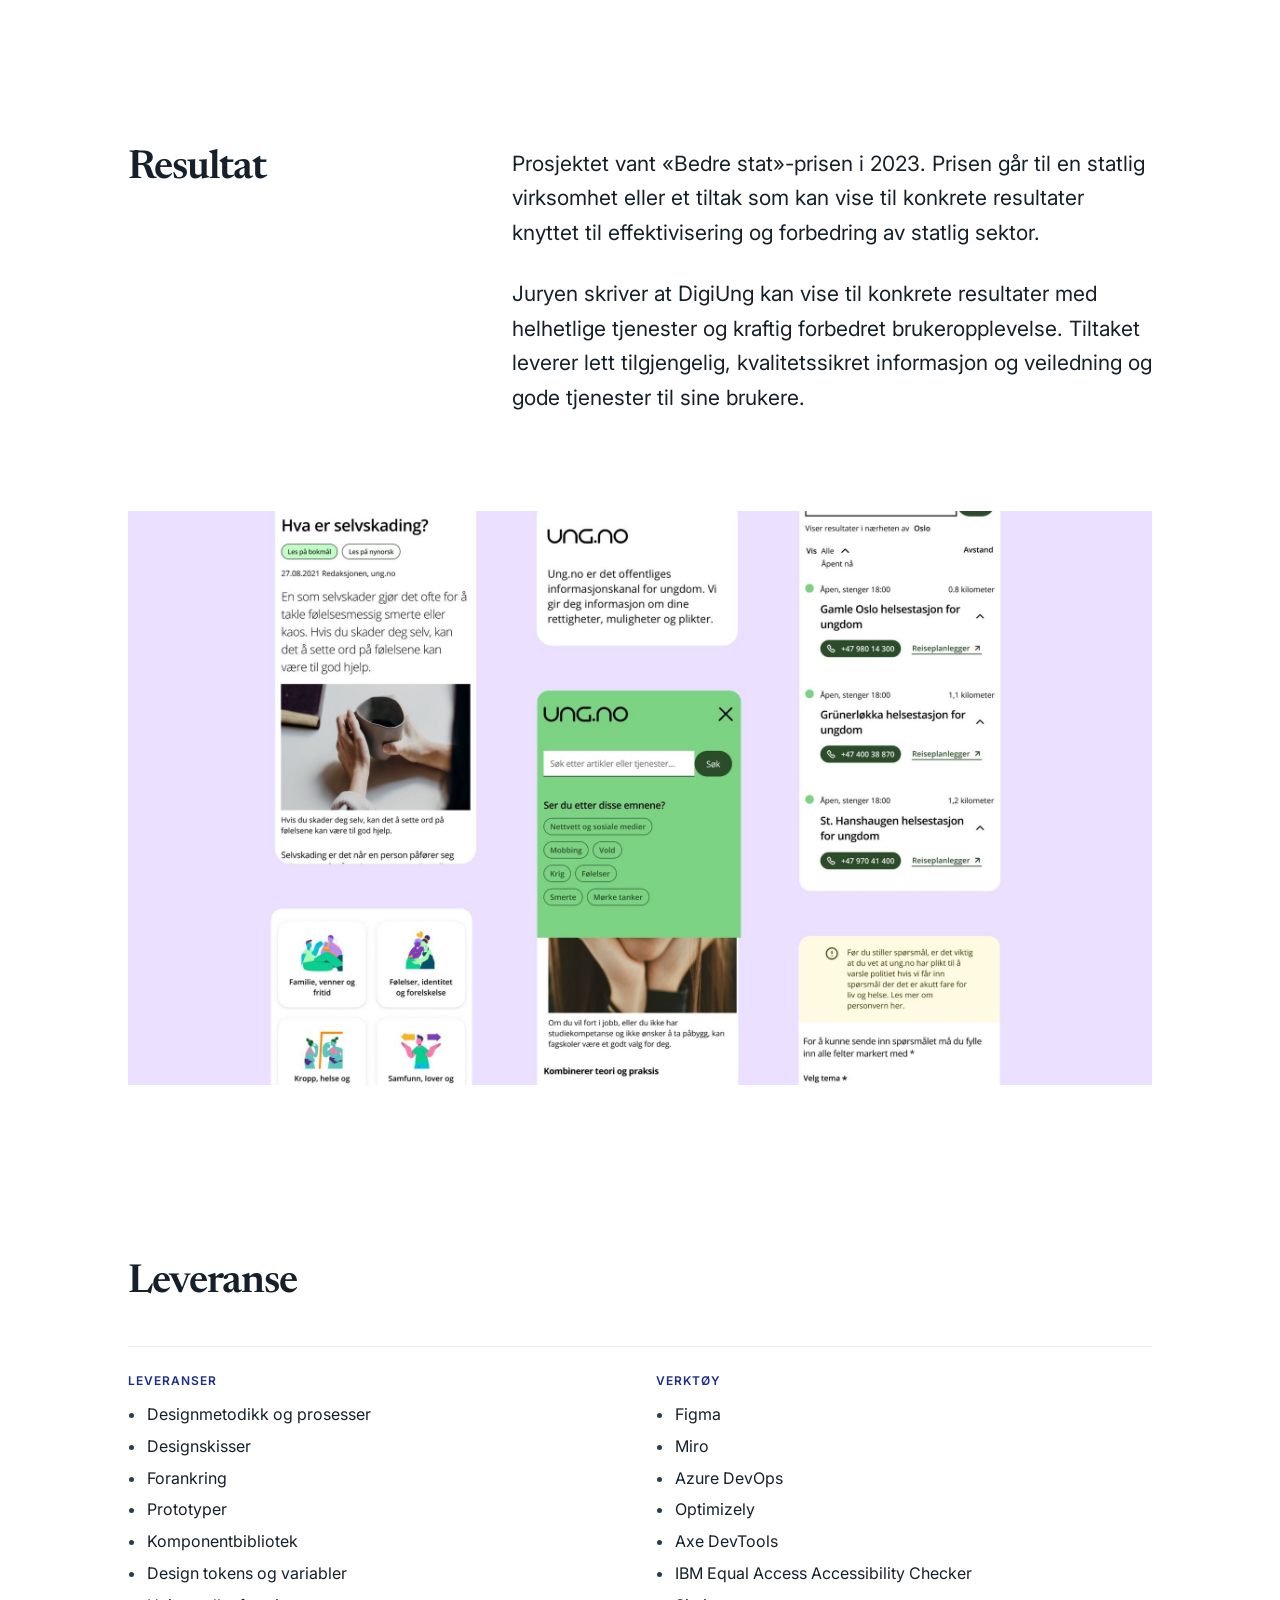
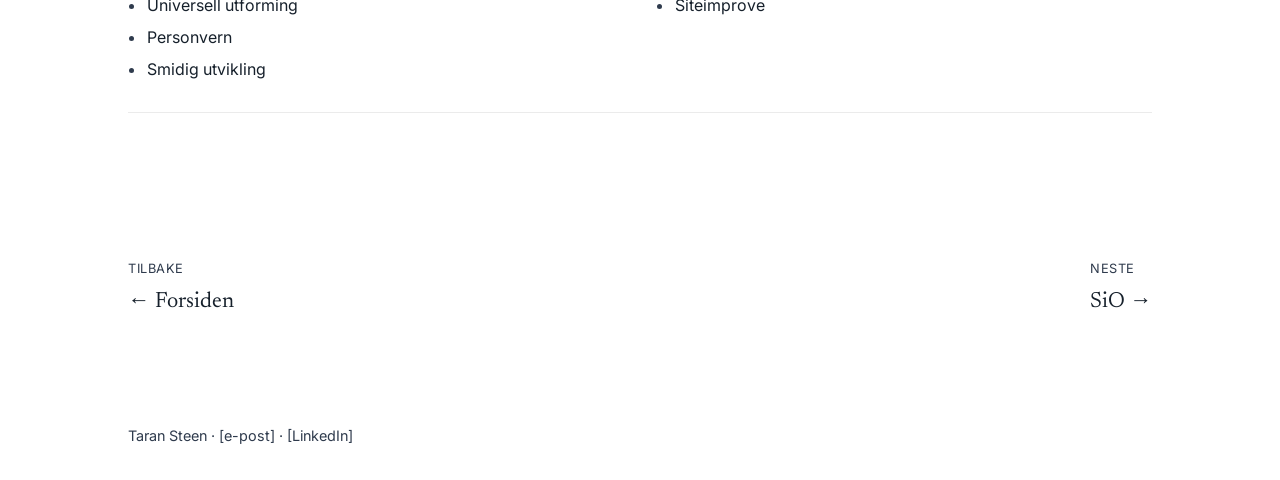
==== commit edb4c96e: "Add files via upload Oppdatere portfolio" ====
--- a/arbeid-1.html
+++ b/arbeid-1.html
@@ -3,12 +3,13 @@
 <head>
   <meta charset="utf-8">
   <meta name="viewport" content="width=device-width, initial-scale=1">
-  <title>Den norske kirke – Taran Steen</title>
-  <meta name="description" content="Case: nytt visuelt uttrykk og universell utforming for Den norske kirke.">
+  <title>DigiUng (ung.no) – Taran Steen</title>
+  <meta name="description" content="Case: DigiUng (ung.no). Samlet digital kanal for digitale tjenester til barn og unge.">
   <link rel="preconnect" href="https://fonts.googleapis.com">
   <link rel="preconnect" href="https://fonts.gstatic.com" crossorigin>
-  <link href="https://fonts.googleapis.com/css2?family=Inter:wght@400;500;600&family=Newsreader:opsz,wght@6..72,400;6..72,500&display=swap" rel="stylesheet">
+  <link href="https://fonts.googleapis.com/css2?family=Inter:wght@400;500;600&family=Newsreader:opsz,wght@6..72,400;6..72,500;6..72,600&display=swap" rel="stylesheet">
   <link rel="stylesheet" href="style.css">
+  <script src="script.js"></script>
 </head>
 <body>
   <a class="skip-link" href="#main">Hopp til innhold</a>
@@ -19,9 +20,9 @@
       <nav class="nav" aria-label="Hovedmeny">
         <ul>
           <li><a href="index.html">Forsiden</a></li>
-          <li><a href="arbeid-1.html" aria-current="page">Arbeid 1</a></li>
-          <li><a href="arbeid-2.html">Arbeid 2</a></li>
-          <li><a href="arbeid-3.html">Arbeid 3</a></li>
+          <li><a href="arbeid-4.html">Bufdir</a></li>
+          <li><a href="arbeid-1.html" aria-current="page">ung.no</a></li>
+          <li><a href="arbeid-2.html">SiO</a></li>
         </ul>
       </nav>
     </div>
@@ -31,101 +32,71 @@
 
     <section class="case-hero wrap">
       <p class="eyebrow">Case 01</p>
-      <h1>Et varmere og mer inkluderende uttrykk for Den norske kirke</h1>
-      <p class="lead">[Én–to setninger som oppsummerer caset: hva utfordringen var, og hva du bidro med.]</p>
+      <h1>ung.no og DigiUng</h1>
+      <p class="lead">En samlet digital kanal for ulike digitale tjenester for barn og unge. Oppdraget bestod i å designe en brukervennlig opplevelse av dette på ung.no.</p>
 
       <dl class="facts">
-        <div><dt>Kunde</dt><dd>Den norske kirke</dd></div>
-        <div><dt>Min rolle</dt><dd>[Rolle]</dd></div>
-        <div><dt>Periode</dt><dd>[Fra – til]</dd></div>
-        <div><dt>Team</dt><dd>[F.eks. utviklere, PO, innholdsdesignere, redaktører]</dd></div>
+        <div><dt>Kunde</dt><dd>ung.no (Bufdir)</dd></div>
+        <div><dt>Min rolle</dt><dd>Produktdesigner</dd></div>
+        <div><dt>Team</dt><dd>Produkteier, utviklere, merkevaredesigner og fagspesialister</dd></div>
+        <div><dt>Når</dt><dd>april 2022 – oktober 2023</dd></div>
       </dl>
     </section>
 
-    <div class="wrap">
+    <section class="section wrap" aria-label="ung.no og DigiUng">
       <figure class="band" style="margin-top:0">
-        <img src="images/band-01.jpg" width="1095" height="618" alt="Nettbrett som viser siden «Frivillige i kirken» på kirken.no">
+        <img src="images/ung-1.jpg" width="2200" height="1235" alt="Nærbilde av en ung person som hviler haken mot hånden, med ung.no-logoen i grønt over ansiktet">
       </figure>
-    </div>
-
-    <section class="section wrap" aria-labelledby="utgangspunkt">
       <div class="two-col">
-        <h2 id="utgangspunkt">Utgangspunktet</h2>
+        <div class="side"></div>
         <div>
-          <p>[Beskriv bakgrunnen: hvem brukerne er, hva som ikke fungerte, og hvorfor arbeidet var nødvendig.]</p>
-          <p>Det første målet var å gi uttrykket mer varme og gjøre det mer inkluderende.</p>
+          <p>Ung.no henvender seg til ungdom i alderen 13–20 år, og tilbyr nyttig og kvalitetssikret informasjon om alt de er opptatt av og lurer på i sin fase i livet.</p>
+          <p>Ett av tilbudene på ung.no er en spørsmål-og-svar-tjeneste, hvor de unge kan stille spørsmål anonymt og få svar fra et profesjonelt fagpanel. I 2022 ble Ung utvalgt til å være den primære kanalen for digital informasjon, dialog og tjenester til barn og unge, på tvers av sektorer og tjenestenivå, gjennom realiseringen av DigiUng-programmet.</p>
+          <p>Hos Ung fikk jeg være med å utforme brukeropplevelsen til ungdommene, både gjennom DigiUng-arbeidet og som lead produktdesigner i utviklingsteamet.</p>
         </div>
       </div>
-      <figure class="band">
-        <img src="images/band-02.jpg" width="1095" height="621" alt="Rød trekirke foran et stort fjell, ved siden av en vinrød flate med teksten «Mål: Mer varme og mer inkluderende i det visuelle uttrykket»">
+    </section>
+
+    <section class="section wrap" aria-labelledby="prosessen">
+      <figure class="band" style="margin-top:0">
+        <img src="images/ung-2.jpg" width="2200" height="1234" alt="Hånd som holder en mobil med ung.no, ved siden av teksten «Tjenesten som gjør det litt lettere å være ung» og et kort med «Følelser, identitet og forelskelse»" loading="lazy">
+      </figure>
+      <div class="two-col">
+        <h2 id="prosessen">Designprosessen og problemstillinger</h2>
+        <div>
+          <p>En av problemstillingene jeg støtte på, og som gjorde inntrykk på meg, var at ungdommene var redde for å bli identifisert som brukere av tjenesten.</p>
+          <p>Det var tilfeller hvor ungdommer hadde sendt inn spørsmål til Ung, men ikke turte å sjekke svaret i frykt for at noen skulle finne ut hvem de var.</p>
+          <p>Det var en utfordring å kommunisere samtykketekster og varslingsplikt samtidig som de skulle oppleve at de var anonyme.</p>
+          <p>I arbeidet med DigiUng oppstod det en utfordring da ung.no skulle sende ungdommene til hjelpetjenester utenfor sitt eget nettsted. De hadde utviklet en redirect-side som skulle opplyse om at Ungs regler for håndtering av personvern ikke lenger gjaldt så fort de kom til et annet nettsted.</p>
+          <p>Løsningen de hadde oppfylte ikke kravene til universell utforming, fordi siden hadde en tidsbegrenset visningstid. Jeg testet tekstene på ungdommer og fant ut at de verken forstod det de leste eller rakk å lese alt. Skjermleseren fikk heller ikke nok tid til å lese teksten.</p>
+          <p>Redaktøren til Ung og jeg jobbet ut mange varianter av tekster for å finne en måte å gjøre ungdommene trygge på at de var anonyme nok.</p>
+        </div>
+      </div>
+      <figure class="band still" style="max-width:70%;margin-left:auto;margin-right:auto">
+        <img src="images/ung-sporsmal.jpg" width="1243" height="948" alt="Tre mobilskjermer fra ung.no «Still spørsmål»: forhåndsvisning av spørsmålet, informasjon om sikkerhet og personvern, og en grønn variant med liknende spørsmål med svar" loading="lazy">
+      </figure>
+      <div class="two-col">
+        <div class="side"></div>
+        <div>
+          <p>Løsningen for redirect-siden var å legge til knapper hvor de aktivt tok et valg om å gå videre. Da hadde de også kontroll over hvor lang tid de trengte til å lese teksten.</p>
+        </div>
+      </div>
+      <figure class="band still" style="margin-top:clamp(40px,6vw,72px);max-width:70%;margin-left:auto;margin-right:auto">
+        <img src="images/ung-redirect-ny.jpg" width="968" height="831" alt="Redirect-siden før og etter: til venstre teksten «Du forlater nå ung.no og sendes videre til en chattetjeneste», til høyre ny side med «Du forlater nå ung.no» og knappene «Ok, send meg videre» og «Avbryt»" loading="lazy">
       </figure>
     </section>
 
-    <section class="section wrap" aria-labelledby="designsystem">
+    <section class="section wrap" aria-labelledby="samarbeid">
       <div class="two-col">
-        <h2 id="designsystem">Designsystem og komponenter</h2>
+        <h2 id="samarbeid">Samarbeid</h2>
         <div>
-          <p>[Forklar hva du gjorde: komponentbibliotek, farger, typografi, ikoner og tilstander. Nevn gjerne hvordan systemet ble brukt av utviklerne.]</p>
+          <p>I arbeidet med DigiUng var det viktig å involvere og knytte sammen ressurser med relevant kunnskap (produkteiere fra Hdir og ung.no, utviklere, helsefagarbeidere med flere) som kunne påvirke brukeropplevelsen og retningen designet kunne ta.</p>
+          <p>Jeg utarbeidet skisser som vi tok utgangspunkt i da vi drøftet ulike muligheter og rammer vi måtte forholde oss til.</p>
+          <p>Jeg bidro også i utarbeidelsen av designsystemet til Ung, med designtokens og variabler, i tett samarbeid med merkevaredesigneren som hadde lead på UI. Utviklerne var også tett involvert i avgjørelser og i hvordan produktet skulle løses.</p>
         </div>
       </div>
-      <figure class="band">
-        <img src="images/band-03.jpg" width="1095" height="624" alt="Oversikt over knapper, skjemaer, kort og ikoner i designsystemet" loading="lazy">
-        <figcaption>Komponentbibliotek i Figma.</figcaption>
-      </figure>
-    </section>
-
-    <section class="section wrap" aria-labelledby="mobil">
-      <div class="two-col">
-        <h2 id="mobil">Mobil først</h2>
-        <div>
-          <p>[Beskriv hvordan du løste «Våre frivillige» og relaterte sider på mobil, og hvilke valg du gjorde sammen med innholdsdesignere og redaktører.]</p>
-        </div>
-      </div>
-      <figure class="band">
-        <img src="images/band-04.jpg" width="1095" height="633" alt="Et barns hånd holdes av en eldre persons hender, ved siden av to mobilskjermer med siden «Våre frivillige»" loading="lazy">
-      </figure>
-    </section>
-
-    <section class="section wrap" aria-labelledby="ikoner">
-      <div class="two-col">
-        <h2 id="ikoner">Ikoner og illustrasjon</h2>
-        <div>
-          <p>[Fortell hvorfor ikonene og illustrasjonene ble utviklet, og hvordan de bidrar til varme og gjenkjennelse.]</p>
-        </div>
-      </div>
-      <figure class="band">
-        <img src="images/band-05.jpg" width="1095" height="627" alt="Silhuett av et kirketårn mot kveldshimmel, ved siden av et rødt kirkeikon" loading="lazy">
-      </figure>
-      <figure class="band">
-        <img src="images/band-07.jpg" width="1095" height="663" alt="Hvit kirke ved vannkanten, ved siden av en illustrasjon i gull med kirkelige symboler på vinrød bakgrunn" loading="lazy">
-      </figure>
-    </section>
-
-    <section class="section wrap" aria-labelledby="prosess">
-      <div class="two-col">
-        <h2 id="prosess">Prosess og wireframes</h2>
-        <div>
-          <p>[Beskriv prosessen din: workshops, skisser, brukertester og hvordan funn ble til beslutninger.]</p>
-        </div>
-      </div>
-      <figure class="band">
-        <img src="images/band-06.jpg" width="1095" height="624" alt="Wireframes med gule notater som viser designprosessen" loading="lazy">
-      </figure>
-    </section>
-
-    <section class="section wrap" aria-labelledby="uu">
-      <div class="two-col">
-        <h2 id="uu">Universell utforming</h2>
-        <div>
-          <p>Det andre målet var å svare på krav til universell utforming.</p>
-          <p>[Forklar kravene dere svarte på, hvordan du jobbet med kontrast, struktur og tilgjengelige komponenter, og hvordan det ble testet.]</p>
-        </div>
-      </div>
-      <figure class="band">
-        <img src="images/band-08.jpg" width="1095" height="663" alt="Flate med teksten «Mål: Svare på krav for universell utforming», ved siden av en detalj fra et kirkemaleri med en engel" loading="lazy">
-      </figure>
-      <figure class="band">
-        <img src="images/band-09.jpg" width="1095" height="669" alt="Tabell og skjemakomponenter, ved siden av unge i hvite kirkeklær, en av dem med en rød rose" loading="lazy">
+      <figure class="band still" style="margin-top:clamp(40px,6vw,72px)">
+        <img src="images/ung-3.jpg" width="2200" height="1237" alt="Bærbar datamaskin på et trebord som viser ung.no med søkefelt, emner og en liste over helsestasjoner for ungdom" loading="lazy">
       </figure>
     </section>
 
@@ -133,20 +104,54 @@
       <div class="two-col">
         <h2 id="resultat">Resultat</h2>
         <div>
-          <p>[Hva ble levert, og hva ble effekten? Tall, tilbakemeldinger eller observasjoner gjør dette sterkere.]</p>
+          <p>Prosjektet vant «Bedre stat»-prisen i 2023. Prisen går til en statlig virksomhet eller et tiltak som kan vise til konkrete resultater knyttet til effektivisering og forbedring av statlig sektor.</p>
+          <p>Juryen skriver at DigiUng kan vise til konkrete resultater med helhetlige tjenester og kraftig forbedret brukeropplevelse. Tiltaket leverer lett tilgjengelig, kvalitetssikret informasjon og veiledning og gode tjenester til sine brukere.</p>
         </div>
       </div>
-      <figure class="band">
-        <img src="images/band-10.jpg" width="1095" height="666" alt="Hånd som holder en mobil med kontaktinformasjon, ved siden av et eldre par på vinterspasertur" loading="lazy">
-      </figure>
-      <figure class="band">
-        <img src="images/band-11.jpg" width="1095" height="681" alt="Ungdom som jobber på verksted, ved siden av en mobilskjerm med sammenleggbare innholdsseksjoner" loading="lazy">
+      <figure class="band still" style="margin-top:clamp(40px,6vw,72px)">
+        <img src="images/ung-4.jpg" width="2200" height="1234" alt="Mobilskjermer fra ung.no: artikkelen «Hva er selvskading?», søk med emner, liste over helsestasjoner og skjema for å stille spørsmål" loading="lazy">
       </figure>
     </section>
 
+    <section class="section wrap" aria-labelledby="bidrag">
+      <h2 id="bidrag">Leveranse</h2>
+      <dl class="facts facts--text">
+        <div>
+          <dt>Leveranser</dt>
+          <dd>
+            <ul>
+            <li>Designmetodikk og prosesser</li>
+            <li>Designskisser</li>
+            <li>Forankring</li>
+            <li>Prototyper</li>
+            <li>Komponentbibliotek</li>
+            <li>Design tokens og variabler</li>
+            <li>Universell utforming</li>
+            <li>Personvern</li>
+            <li>Smidig utvikling</li>
+            </ul>
+          </dd>
+        </div>
+        <div>
+          <dt>Verktøy</dt>
+          <dd>
+            <ul>
+            <li>Figma</li>
+            <li>Miro</li>
+            <li>Azure DevOps</li>
+            <li>Optimizely</li>
+            <li>Axe DevTools</li>
+            <li>IBM Equal Access Accessibility Checker</li>
+            <li>Siteimprove</li>
+            </ul>
+          </dd>
+        </div>
+      </dl>
+    </section>
+
     <nav class="pager wrap" aria-label="Neste og forrige">
-      <a href="index.html"><small>Tilbake</small>Forsiden</a>
-      <a href="arbeid-2.html"><small>Neste</small>Arbeid 2 →</a>
+      <a href="index.html"><small>Tilbake</small>← Forsiden</a>
+      <a href="arbeid-2.html"><small>Neste</small>SiO →</a>
     </nav>
   </main>
 
--- a/style.css
+++ b/style.css
@@ -5,12 +5,12 @@
 
 :root {
   /* Farger */
-  --bg: #FAF8F4;          /* varm off-white */
-  --surface: #F1EDE6;     /* svak flate for bildebokser */
+  --bg: #FFFFFF;          /* hvit */
+  --surface: #FFFFFF;     /* flate for bildebokser */
   --ink: #16202B;         /* dypt blåsvart tekst */
-  --ink-soft: #4A5662;    /* sekundær tekst (kontrast > 7:1 på bg) */
-  --line: #DDD7CC;        /* tynne linjer */
-  --accent: #1F4A44;      /* dyp skoggrønn, rolig og seriøs */
+  --ink-soft: #2F3B4D;    /* sekundær tekst (kontrast > 7:1 på bg) */
+  --line: #EBEBEB;        /* tynne linjer, nøytral grå */
+  --accent: #1C2E8C;      /* dyp kobolt-blå, tydelig og profesjonell */
   --accent-ink: #FFFFFF;
 
   /* Typografi */
@@ -309,3 +309,220 @@
 .band-pair { display: grid; gap: 16px; grid-template-columns: 1fr; margin-top: 32px; }
 .band-pair .band { margin: 0; }
 @media (min-width: 800px) { .band-pair { grid-template-columns: 1fr 1fr; } }
+
+/* ---------- Bevegelse: innfading og parallax (slås på av script.js) ---------- */
+.parallax { overflow: hidden; }
+.parallax img { will-change: transform; transform: scale(1.12); }
+
+.motion .reveal {
+  opacity: 0;
+  transform: translateY(28px);
+  transition: opacity 0.9s cubic-bezier(.2, .6, .2, 1), transform 0.9s cubic-bezier(.2, .6, .2, 1);
+}
+.motion .reveal.is-visible { opacity: 1; transform: none; }
+
+@media (prefers-reduced-motion: reduce) {
+  .motion .reveal { opacity: 1; transform: none; transition: none; }
+  .parallax img { transform: none !important; will-change: auto; }
+}
+
+/* Tekst under bilde i casene */
+.band + .two-col { margin-top: 32px; }
+
+/* ---------- Beskrivende tekster: større og mer luft ---------- */
+.two-col p:not(.note) {
+  font-size: clamp(1.125rem, 0.5vw + 1rem, 1.3125rem);
+  line-height: 1.65;
+}
+.two-col p:not(.note) + p:not(.note) { margin-top: 1.25em; }
+.two-col { row-gap: 20px; }
+
+figcaption { font-size: 1rem; margin-top: 16px; }
+
+/* Avstand mellom bilde og tekst, begge veier */
+.band + .two-col { margin-top: clamp(40px, 6vw, 72px); }
+.two-col + .full,
+.two-col + .band,
+.two-col + .gallery { margin-top: clamp(40px, 6vw, 72px); }
+.band + .band { margin-top: clamp(28px, 4vw, 48px); }
+
+/* ---------- Ingen skillelinjer ---------- */
+.site-header,
+.about,
+.work-list,
+.work-list li,
+.work-list li:last-child,
+.section + .section,
+.pager,
+.site-footer { border: 0; }
+
+/* ---------- Underblokk i case (problemstilling, funn, resultat) ---------- */
+.two-col--sub { margin-top: clamp(64px, 9vw, 112px); }
+.two-col h3 { font-size: clamp(1.5rem, 1.2vw + 1.1rem, 1.875rem); }
+.two-col h4 {
+  font-family: var(--font-serif);
+  font-weight: 500;
+  font-size: clamp(1.375rem, 1vw + 1rem, 1.625rem);
+  letter-spacing: -0.01em;
+  line-height: 1.2;
+  margin: 2em 0 0.5em;
+}
+.two-col ul {
+  margin: 0 0 1.25em;
+  padding-left: 1.25em;
+  max-width: var(--read);
+  font-size: clamp(1.125rem, 0.5vw + 1rem, 1.3125rem);
+  line-height: 1.65;
+}
+.two-col li { margin-bottom: 0.4em; }
+
+.before-after { align-items: start; gap: 40px 32px; }
+.before-after img { width: auto; max-width: 100%; height: auto; }
+
+/* ---------- Fremhevet blokk: problemstilling, funn og resultat ---------- */
+:root { --tint: #EFF2FD; }
+
+.section--tint { background: var(--tint); }
+.section--tint .two-col + .two-col { margin-top: clamp(40px, 6vw, 72px); }
+
+.two-col h3.title-sans {
+  font-family: var(--font-sans);
+  font-weight: 500;
+  letter-spacing: -0.01em;
+  font-size: clamp(1.25rem, 0.8vw + 1rem, 1.5rem);
+}
+.section--tint .two-col ul { margin-bottom: 0; }
+.section--tint .two-col p:last-child { margin-bottom: 0; }
+
+/* To like store kort med bilde */
+.compare {
+  display: grid;
+  grid-template-columns: 1fr;
+  gap: 40px 32px;
+  margin-top: clamp(56px, 8vw, 96px);
+}
+@media (min-width: 800px) { .compare { grid-template-columns: 1fr 1fr; } }
+.compare figure { min-width: 0; }
+.shot {
+  position: relative;
+  aspect-ratio: 1 / 1;
+  background: #FFFFFF;
+}
+.shot img {
+  position: absolute;
+  inset: 32px;
+  width: calc(100% - 64px);
+  height: calc(100% - 64px);
+  max-width: none;
+  object-fit: contain;
+}
+
+.section-icon {
+  display: block;
+  color: var(--ink);
+  margin-bottom: clamp(32px, 5vw, 56px);
+}
+
+/* Mindre bildekort, plassert i tekstkolonnen */
+.compare { margin-top: 0; gap: 32px 20px; }
+.compare figcaption { font-size: 0.9375rem; margin-top: 12px; }
+.shot { aspect-ratio: 4 / 5; }
+.shot img {
+  inset: 20px;
+  width: calc(100% - 40px);
+  height: calc(100% - 40px);
+}
+
+/* ---------- SiO-casen: tekstblokker uten bilder, sitat og bidrag ---------- */
+.side .when {
+  display: block;
+  margin-top: 10px;
+  font-size: 0.9375rem;
+  color: var(--ink-soft);
+}
+.two-col h2.h-long { font-size: clamp(1.5rem, 1.4vw + 1.05rem, 2.125rem); }
+
+.two-col .quote { margin: 2.25em 0 0; padding: 0; max-width: var(--read); }
+.two-col .quote p:not(.note) {
+  font-family: var(--font-serif);
+  font-size: clamp(1.375rem, 1.1vw + 1.05rem, 1.75rem);
+  line-height: 1.35;
+  letter-spacing: -0.01em;
+  margin: 0 0 0.75em;
+}
+.quote footer { font-size: 0.9375rem; color: var(--ink-soft); }
+
+.groups { display: grid; gap: 36px; }
+.group-title {
+  font-family: var(--font-sans);
+  font-weight: 500;
+  letter-spacing: -0.01em;
+  font-size: clamp(1.125rem, 0.5vw + 1rem, 1.3125rem);
+  margin-bottom: 0.4em;
+}
+.group p:last-child { margin-bottom: 0; }
+
+/* Bidrag: samme oppsett som topp-informasjonen, med lengre tekst */
+.facts--text { margin-top: clamp(28px, 4vw, 40px); gap: 28px 32px; }
+.facts--text dt { margin-bottom: 10px; }
+.facts--text dd { font-weight: 400; font-size: 1rem; line-height: 1.65; color: var(--ink); }
+
+/* Punktlister i bidrag-raden */
+.facts--text ul { margin: 0; padding-left: 1.1em; }
+.facts--text li { margin: 0 0 0.35em; padding-left: 0.1em; }
+.facts--text li::marker { color: var(--ink-soft); }
+
+/* Beskrivende tekst under tittel i casene: mellom ingress og brødtekst */
+.case-hero .lead {
+  font-size: clamp(1.1875rem, 0.6vw + 1rem, 1.375rem);
+  line-height: 1.6;
+  color: var(--ink);
+  max-width: var(--read);
+  margin: 0;
+}
+
+/* Priser – liten infoblokk på forsiden */
+.awards { margin-top: clamp(28px, 4vw, 44px); padding: clamp(20px, 3vw, 32px); background: var(--tint); border-radius: 0; border-left: 4px solid var(--accent); max-width: var(--read); }
+.awards h3 { margin: 0 0 6px; font-family: Inter, system-ui, sans-serif; font-size: 0.8125rem; font-weight: 600; letter-spacing: 0.08em; text-transform: uppercase; color: var(--accent); }
+.awards .awards-intro { margin: 0 0 18px; font-size: 1rem; line-height: 1.5; color: var(--ink-soft); }
+.awards ul { list-style: none; margin: 0; padding: 0; }
+.awards li { display: grid; grid-template-columns: 1fr auto; column-gap: 16px; padding: 12px 0; border-top: 1px solid rgba(28, 46, 140, 0.2); }
+.awards .award { font-family: Newsreader, Georgia, serif; font-size: 1.25rem; line-height: 1.3; color: var(--ink); }
+.awards .for { grid-column: 1; font-size: 0.9375rem; color: var(--ink-soft); }
+.awards .yr { grid-column: 2; grid-row: 1 / span 2; align-self: center; font-size: 0.9375rem; font-weight: 500; color: var(--accent); font-variant-numeric: tabular-nums; }
+
+/* Røffere, mer markant uttrykk */
+h1, h2, h3 { font-weight: 600; letter-spacing: -0.025em; }
+.hero h1 { letter-spacing: -0.035em; }
+.brand { font-weight: 600; }
+.facts { border-top: 2px solid var(--ink); border-bottom: 2px solid var(--ink); }
+.facts dt { color: var(--accent); }
+.eyebrow { color: var(--accent); }
+a { text-decoration-thickness: 2px; text-underline-offset: 0.18em; }
+.nav a[aria-current="page"] { border-bottom-width: 3px; }
+
+/* Kraftigere tekstfarge i ingresser */
+.about .lead { color: var(--ink); }
+
+.about-ped { margin-top: clamp(28px, 4vw, 44px); }
+
+/* Dempede skillelinjer og nøytral undertittel */
+.facts { border-top: 1px solid var(--line); border-bottom: 1px solid var(--line); }
+.awards li { border-top-color: rgba(28, 46, 140, 0.1); }
+.hero h1 span { color: var(--ink); }
+
+/* ---------- Miniatyrbilder i arbeidslisten ---------- */
+.work-list a {
+  grid-template-columns: 2.5rem 200px 1fr auto;
+  gap: clamp(14px, 2.5vw, 28px);
+  align-items: center;
+}
+.work-list .thumb { display: block; aspect-ratio: 16 / 10; overflow: hidden; background: var(--tint); }
+.work-list .thumb img { display: block; width: 100%; height: 100%; object-fit: cover; transition: transform .4s ease; }
+.work-list a:hover .thumb img { transform: scale(1.04); }
+@media (max-width: 700px) {
+  .work-list a { grid-template-columns: 110px 1fr; align-items: start; }
+  .work-list .num { display: none; }
+  .work-list .thumb { grid-row: 1 / span 2; }
+  .work-list .meta { grid-column: 2; }
+}
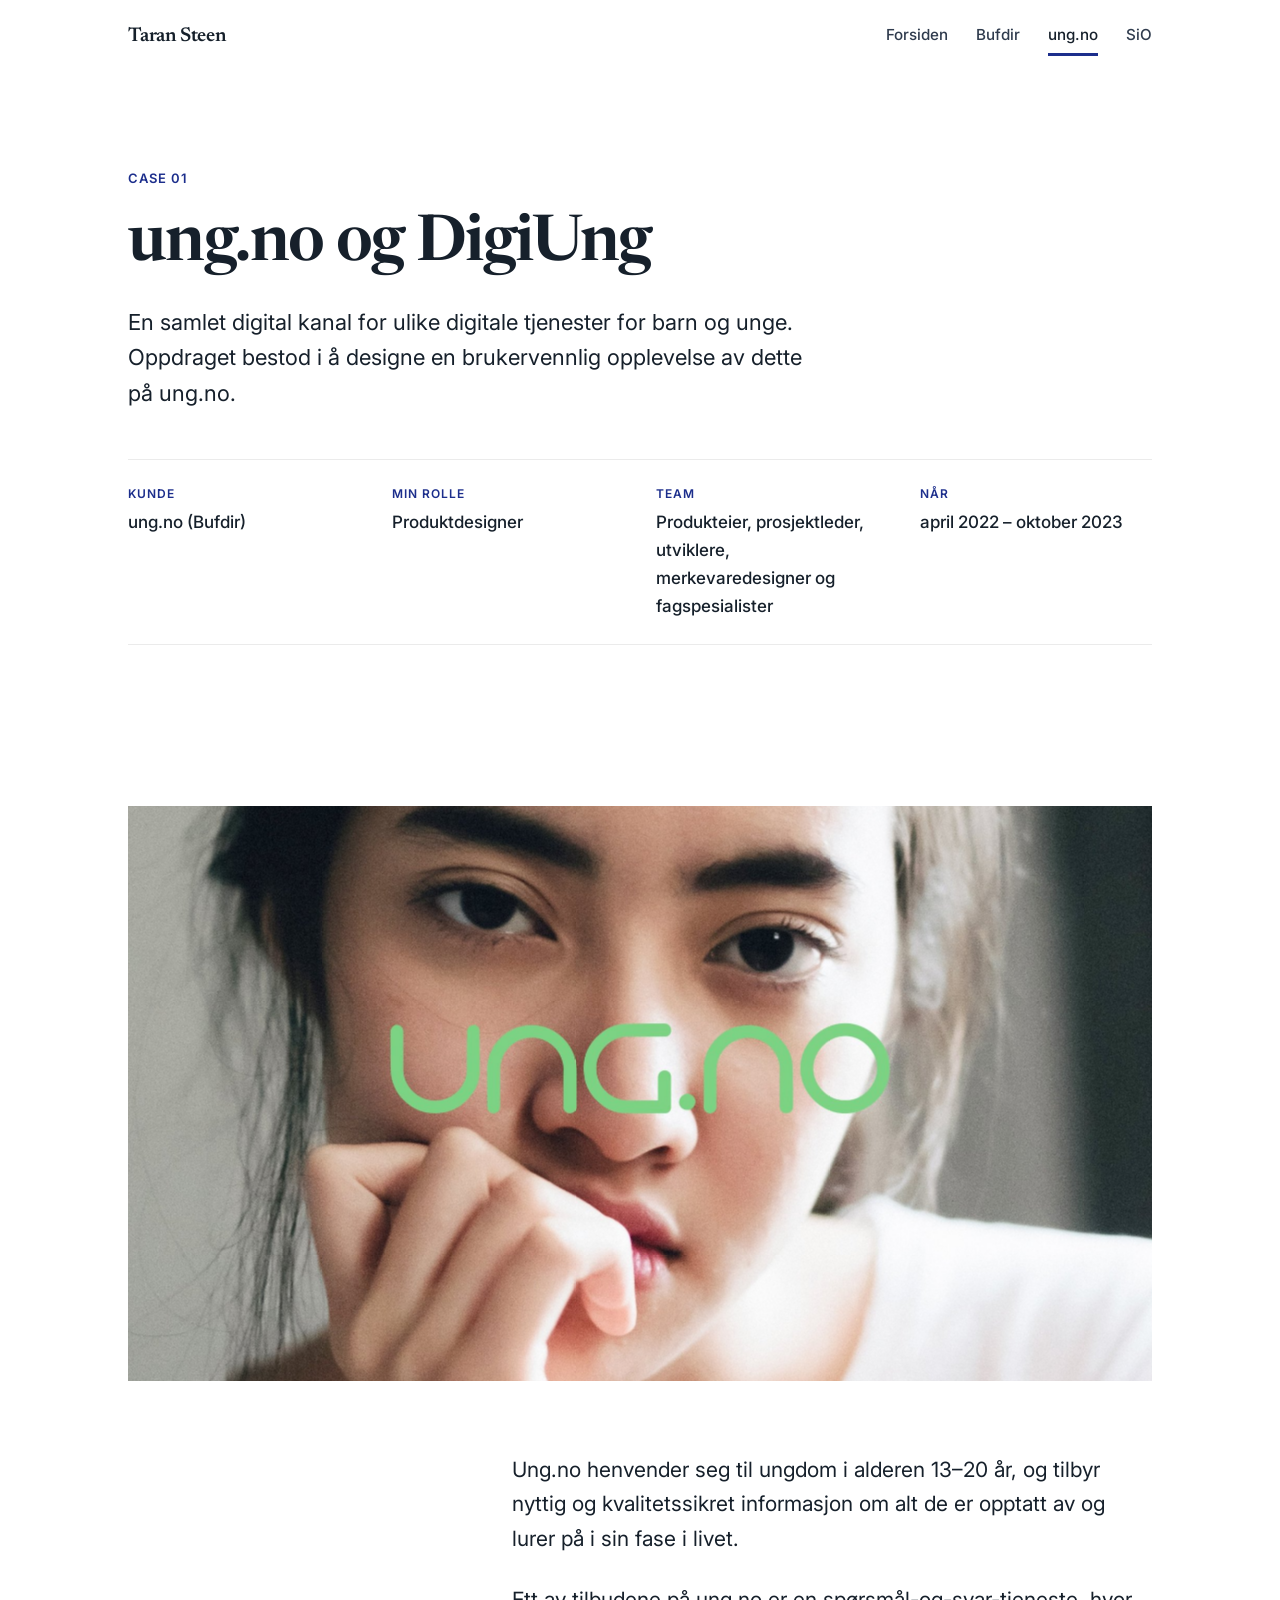
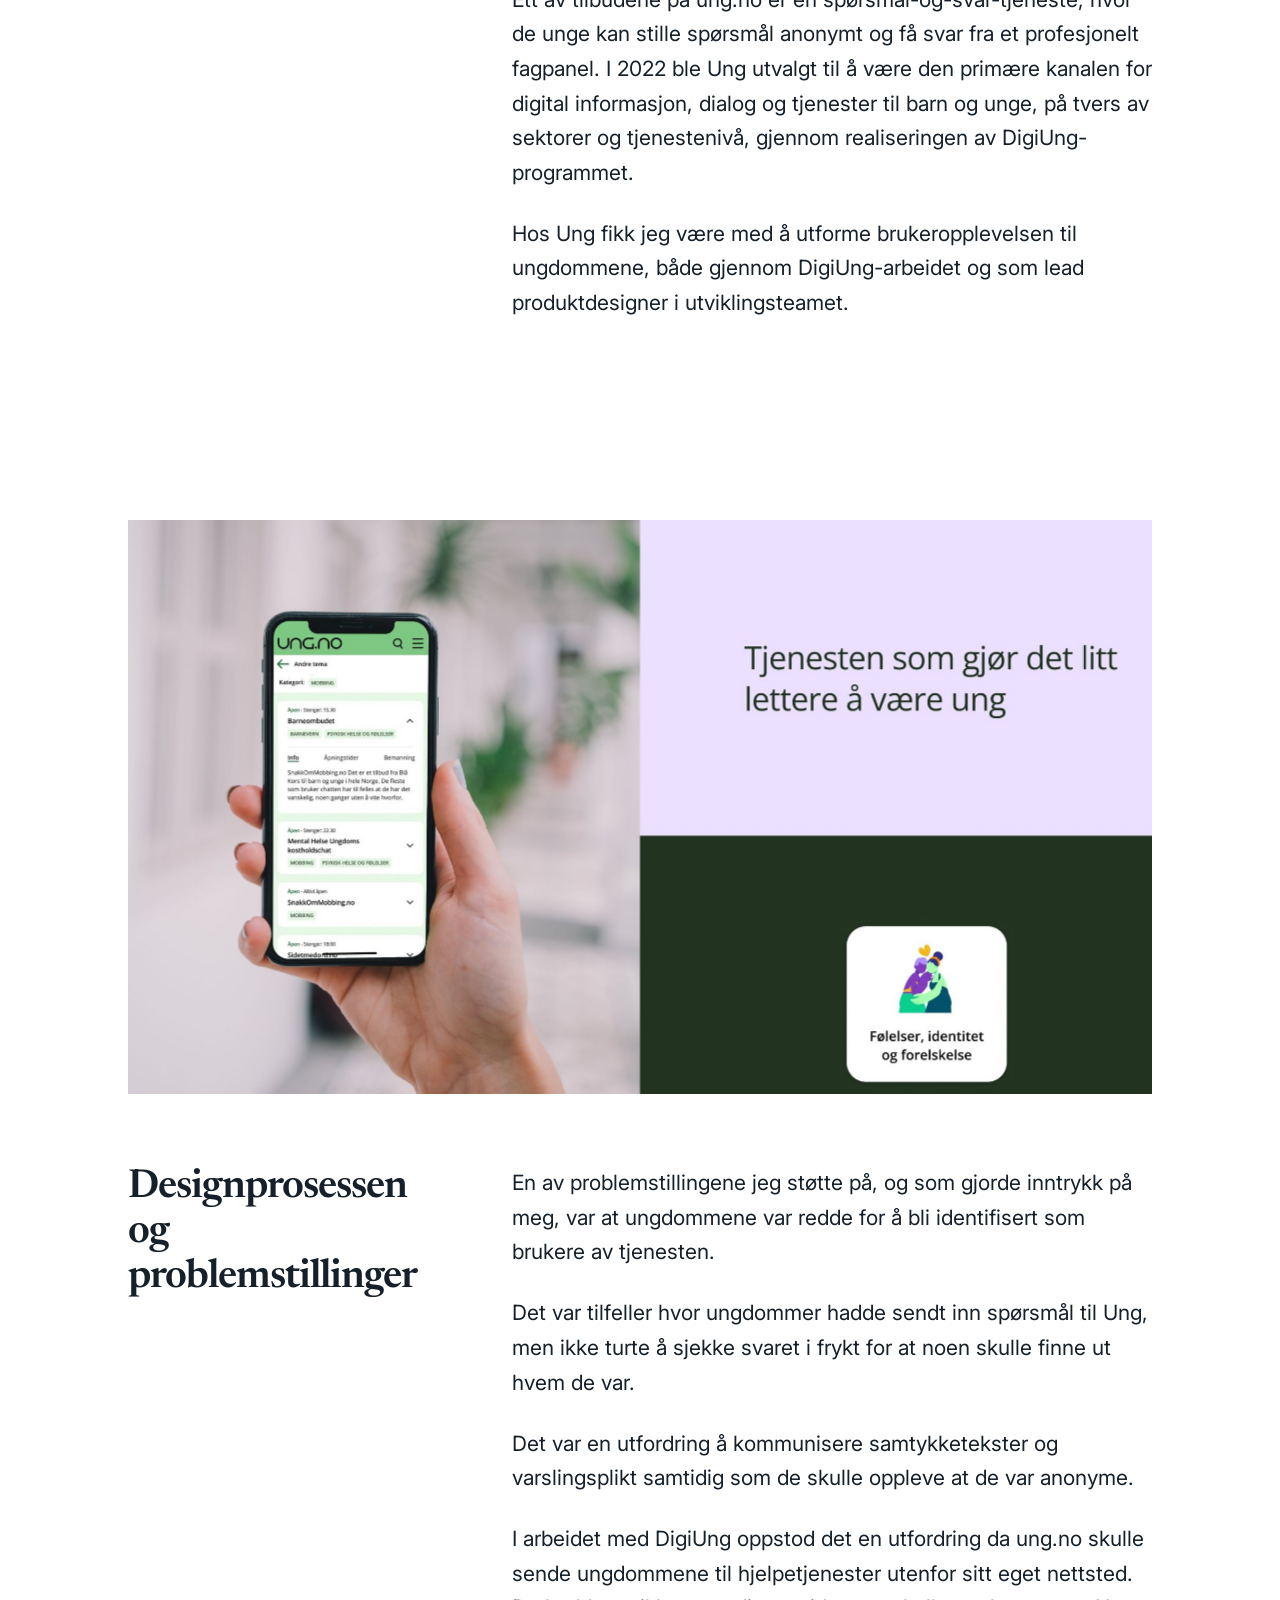
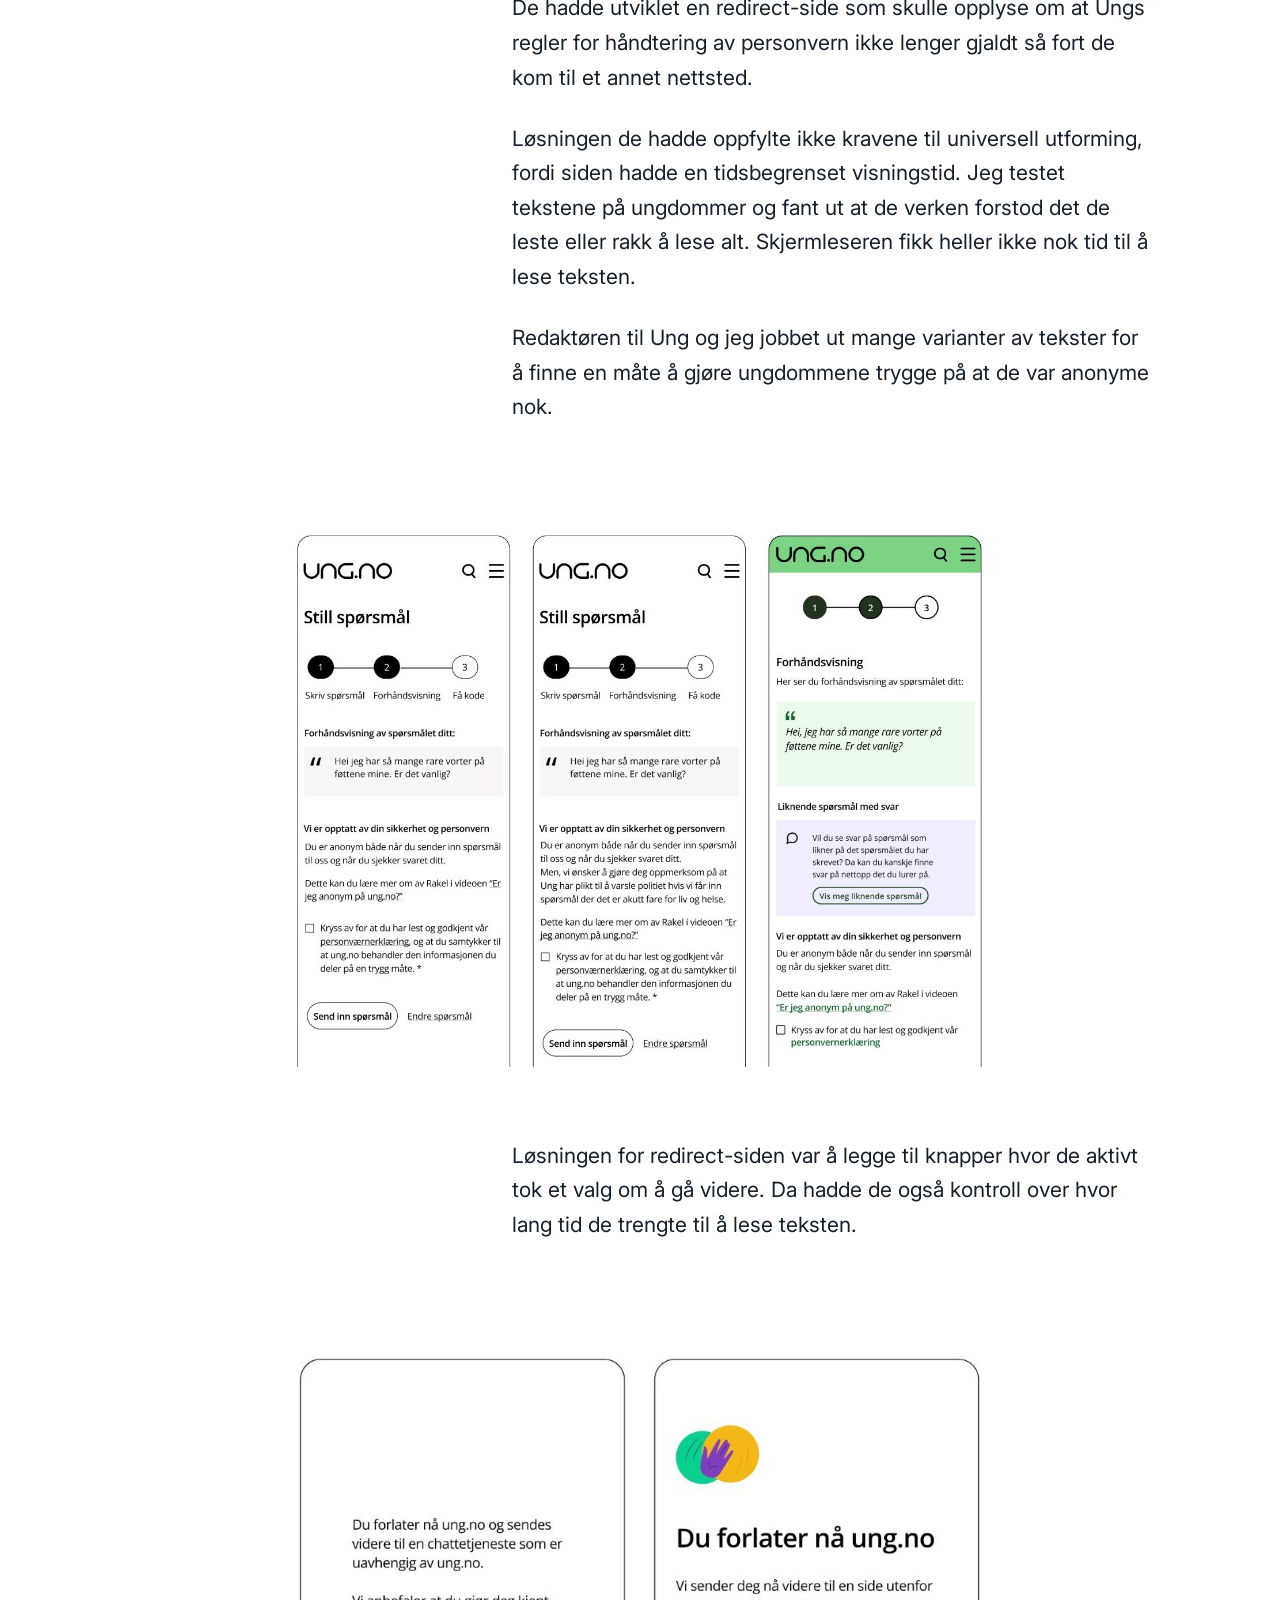
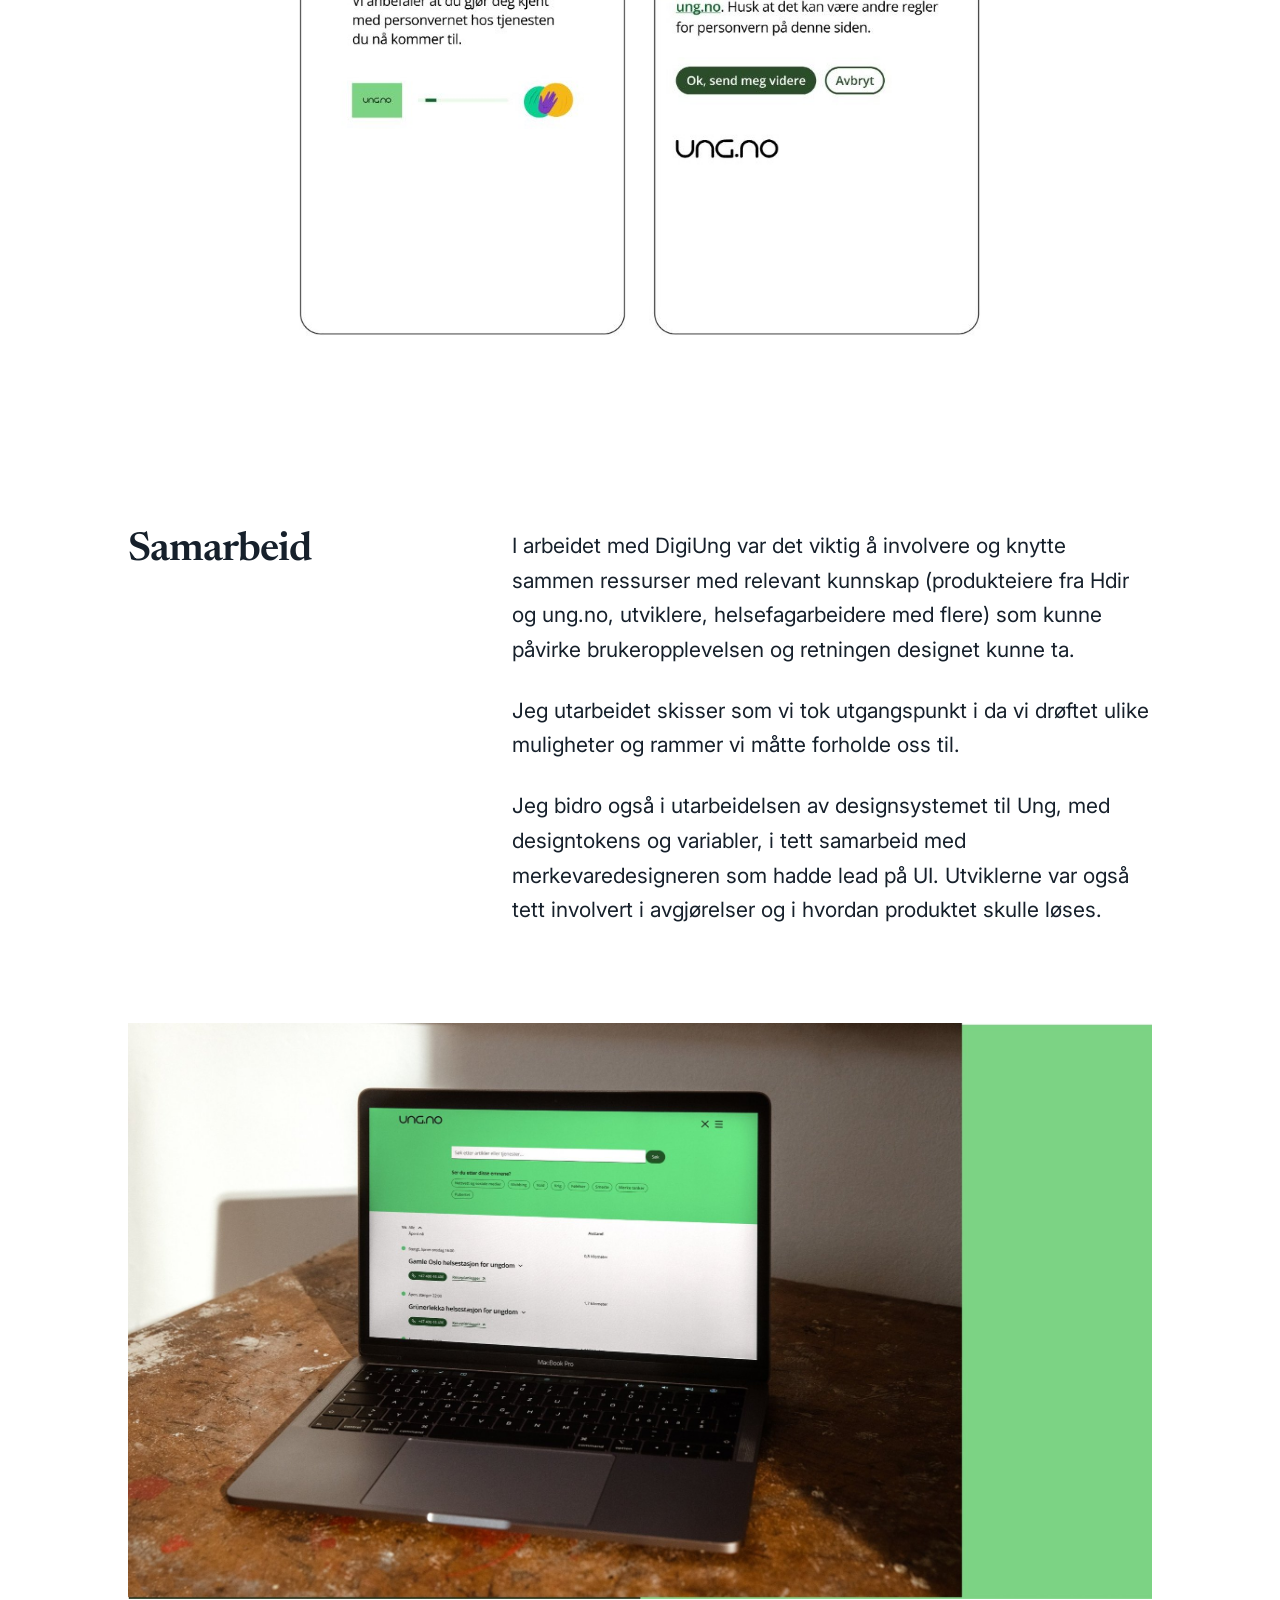
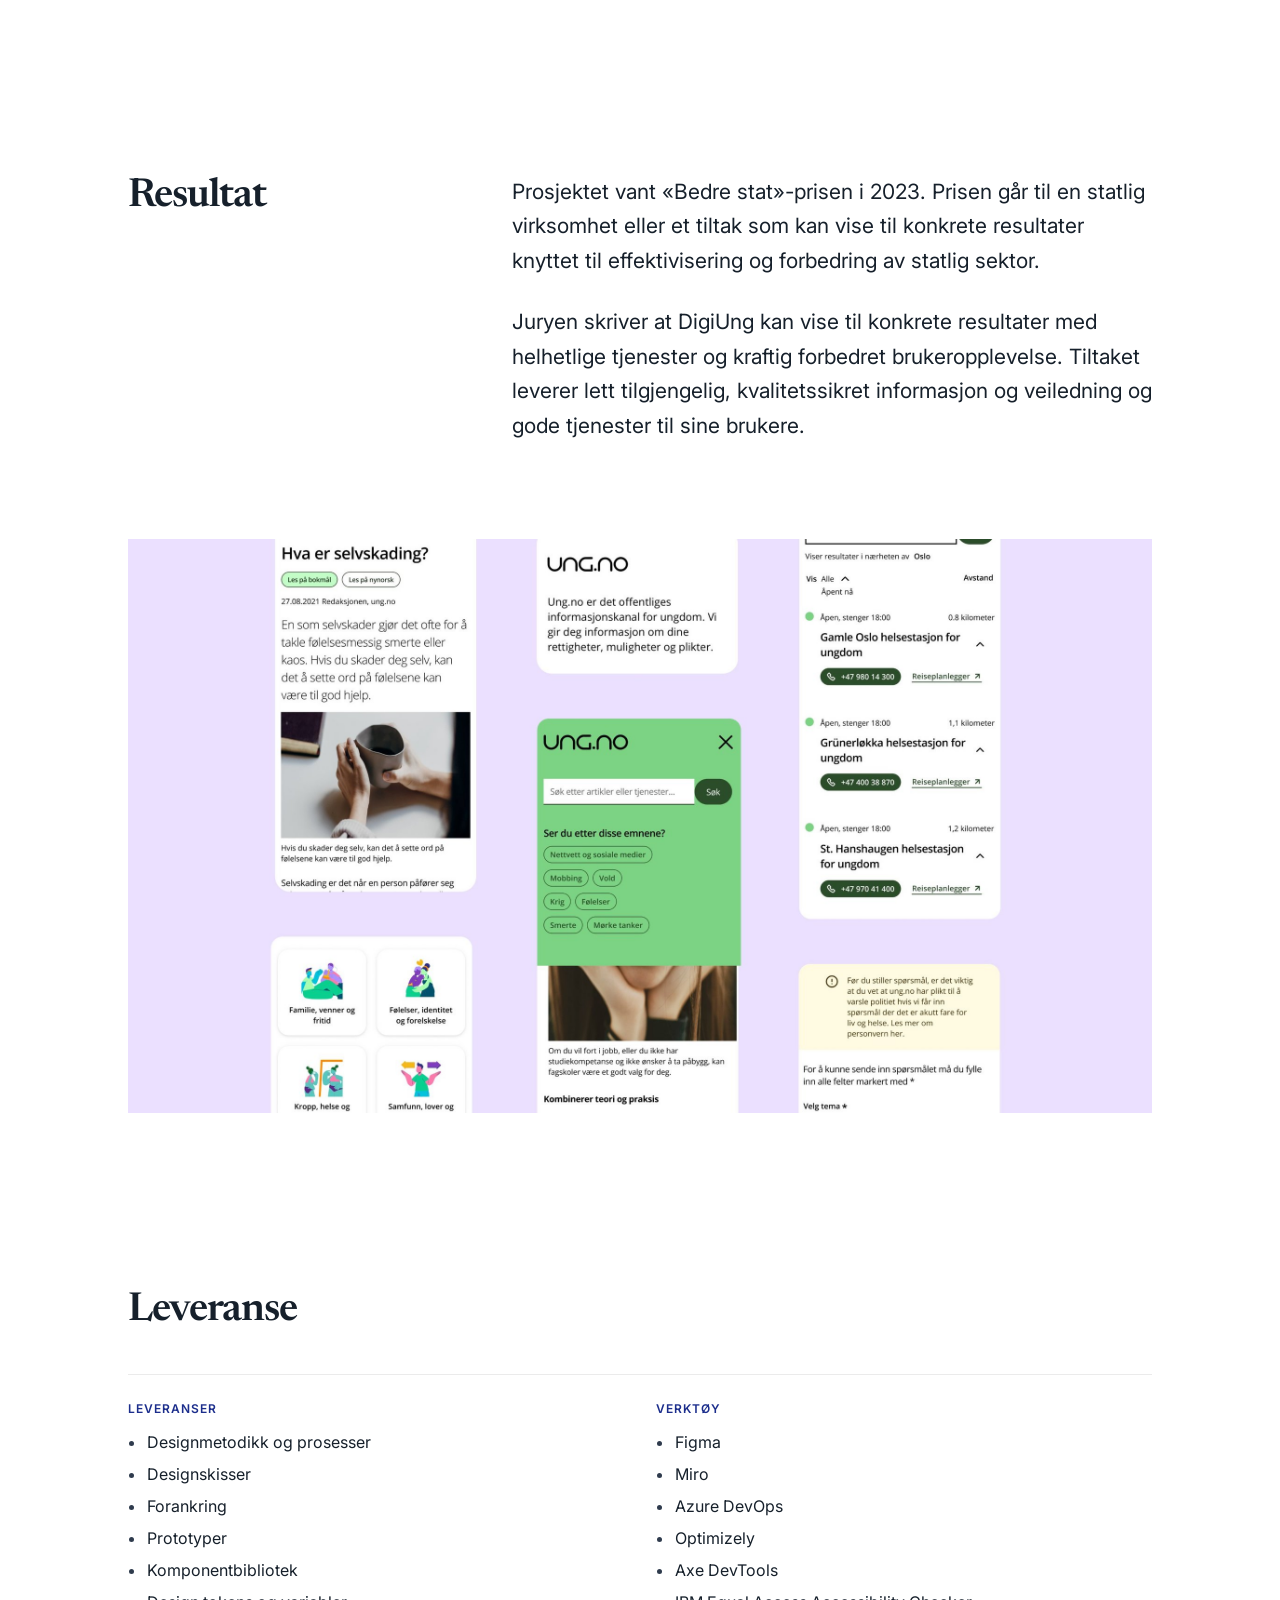
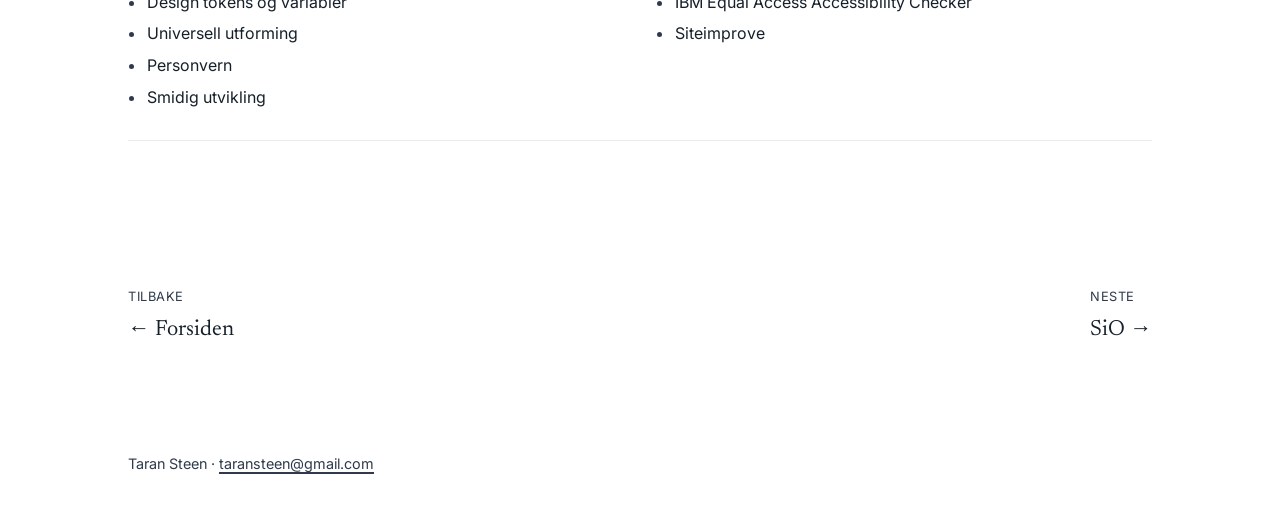
==== commit 6ea33412: "Add files via upload" ====
--- a/arbeid-1.html
+++ b/arbeid-1.html
@@ -38,7 +38,7 @@
       <dl class="facts">
         <div><dt>Kunde</dt><dd>ung.no (Bufdir)</dd></div>
         <div><dt>Min rolle</dt><dd>Produktdesigner</dd></div>
-        <div><dt>Team</dt><dd>Produkteier, utviklere, merkevaredesigner og fagspesialister</dd></div>
+        <div><dt>Team</dt><dd>Produkteier, prosjektleder, utviklere, merkevaredesigner og fagspesialister</dd></div>
         <div><dt>Når</dt><dd>april 2022 – oktober 2023</dd></div>
       </dl>
     </section>
@@ -157,7 +157,7 @@
 
   <footer class="site-footer">
     <div class="wrap">
-      <p style="margin:0">Taran Steen · [e-post] · [LinkedIn]</p>
+      <p style="margin:0">Taran Steen · <a href="mailto:taransteen@gmail.com">taransteen@gmail.com</a></p>
     </div>
   </footer>
 </body>
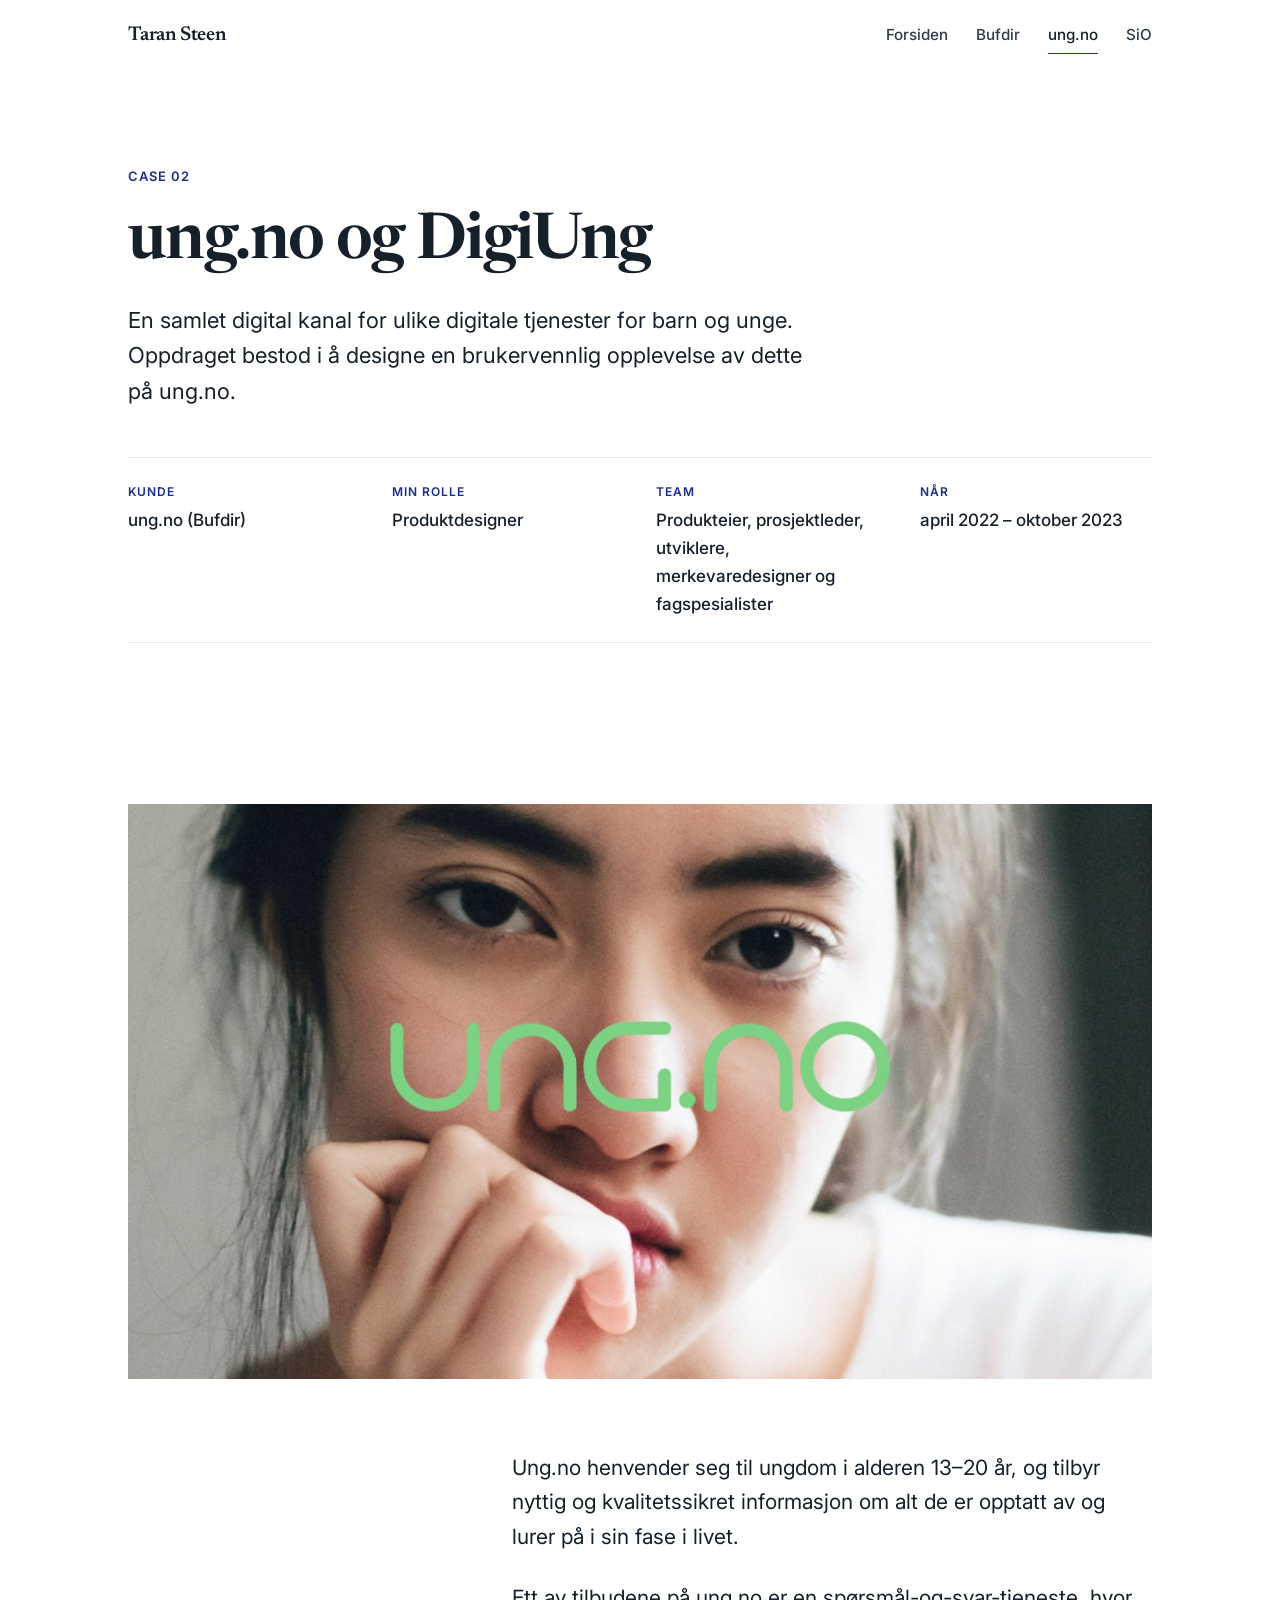
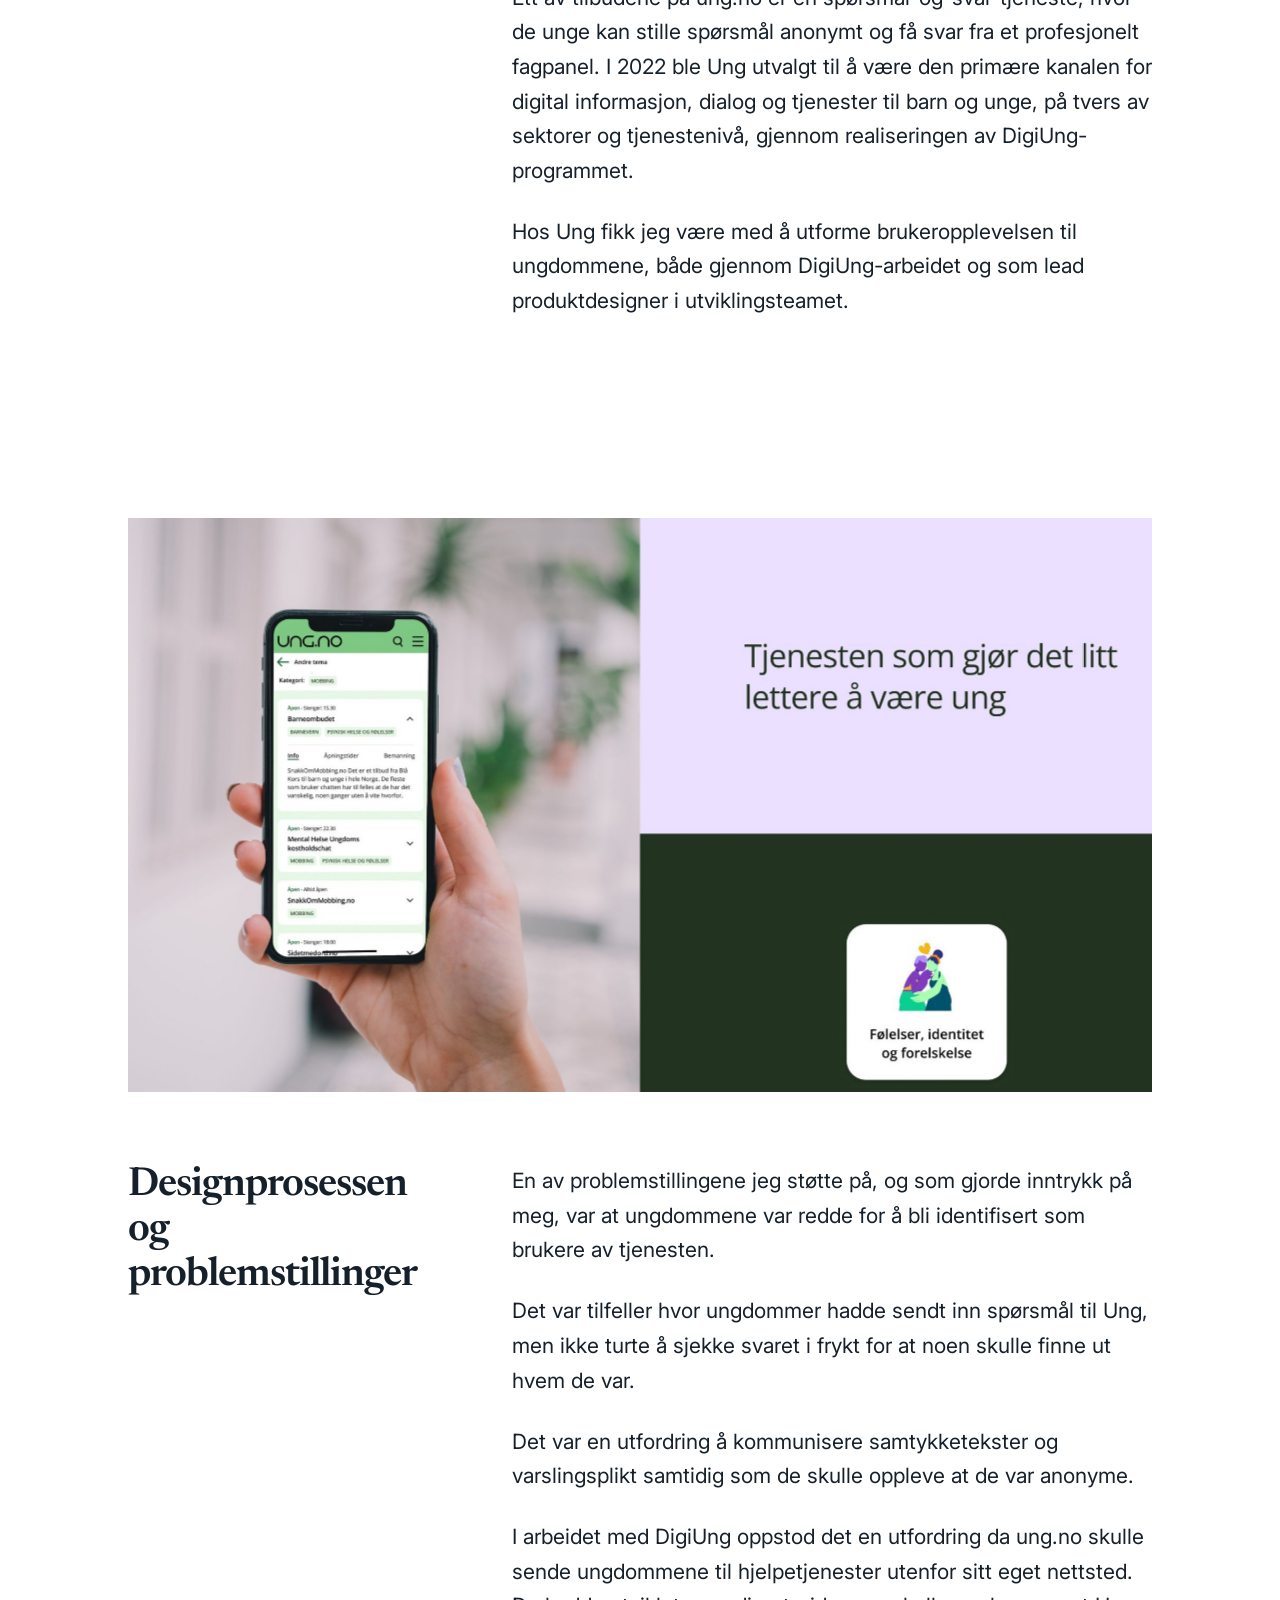
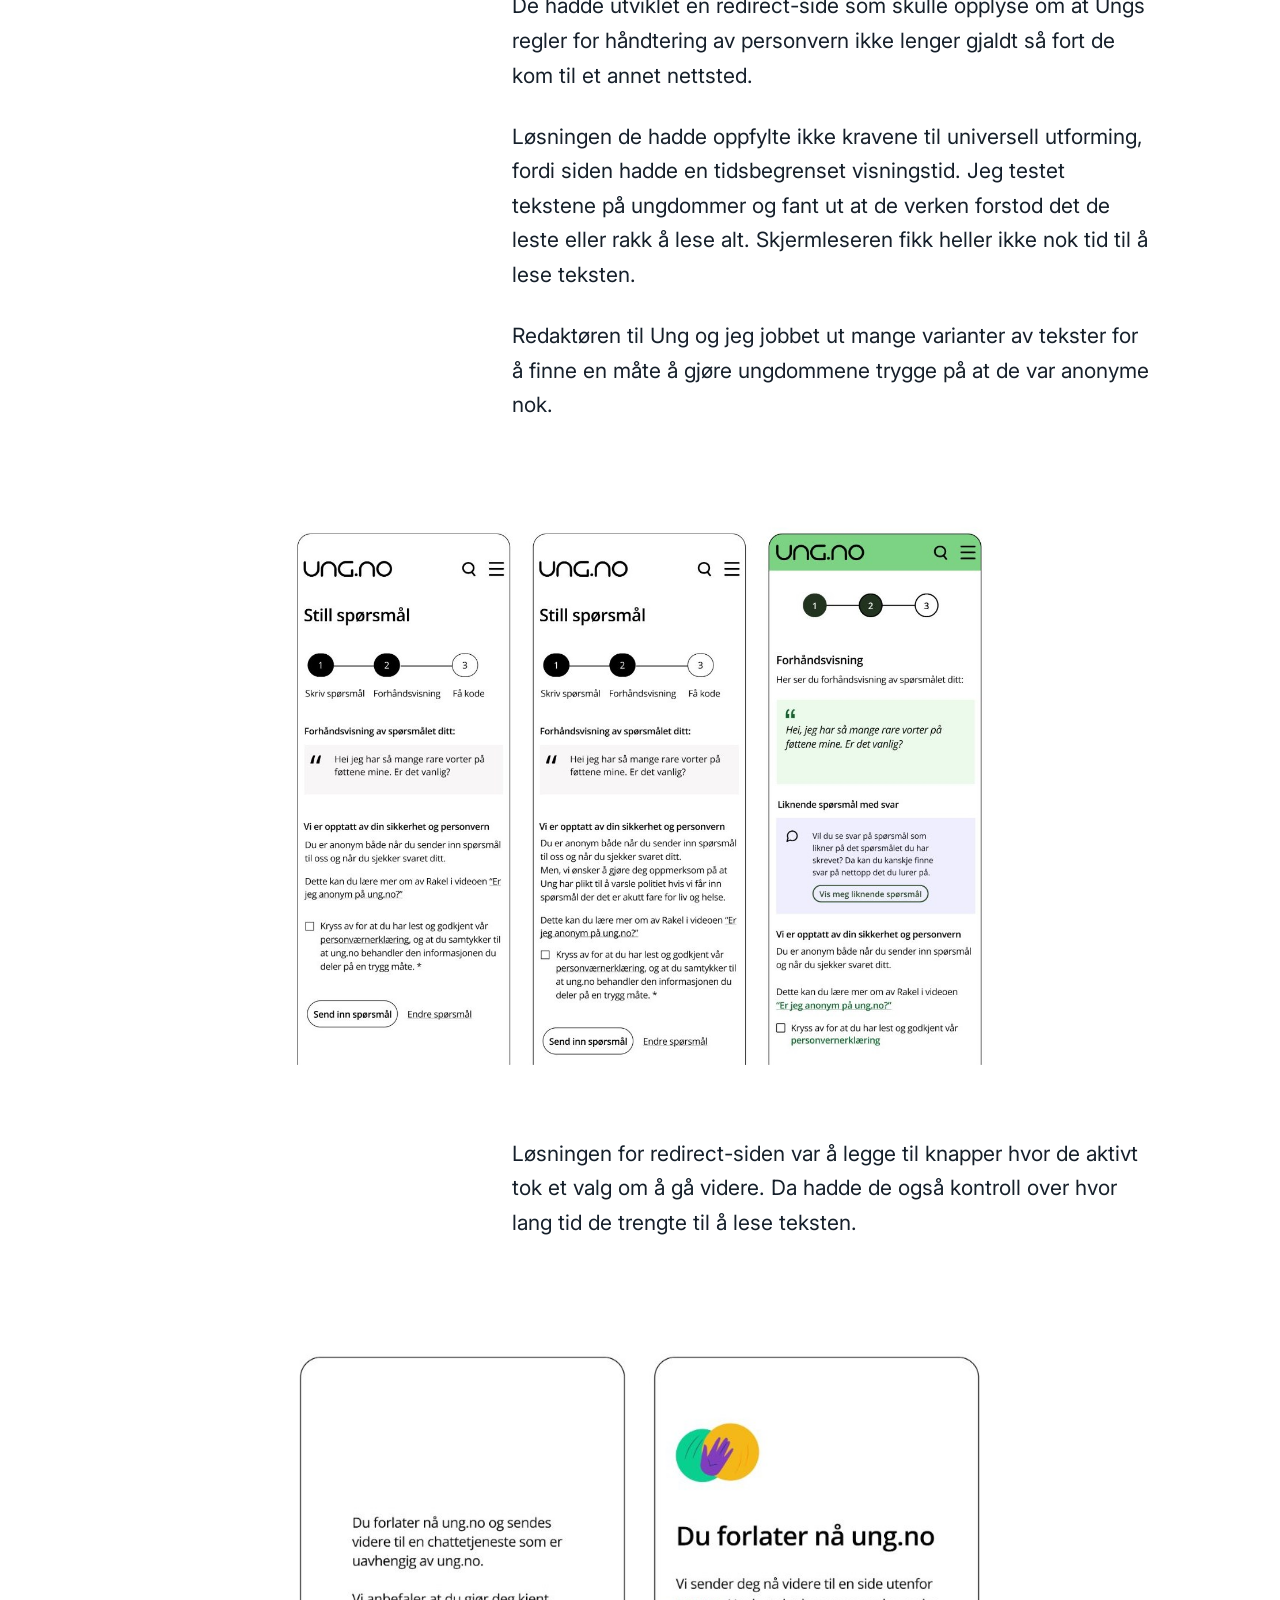
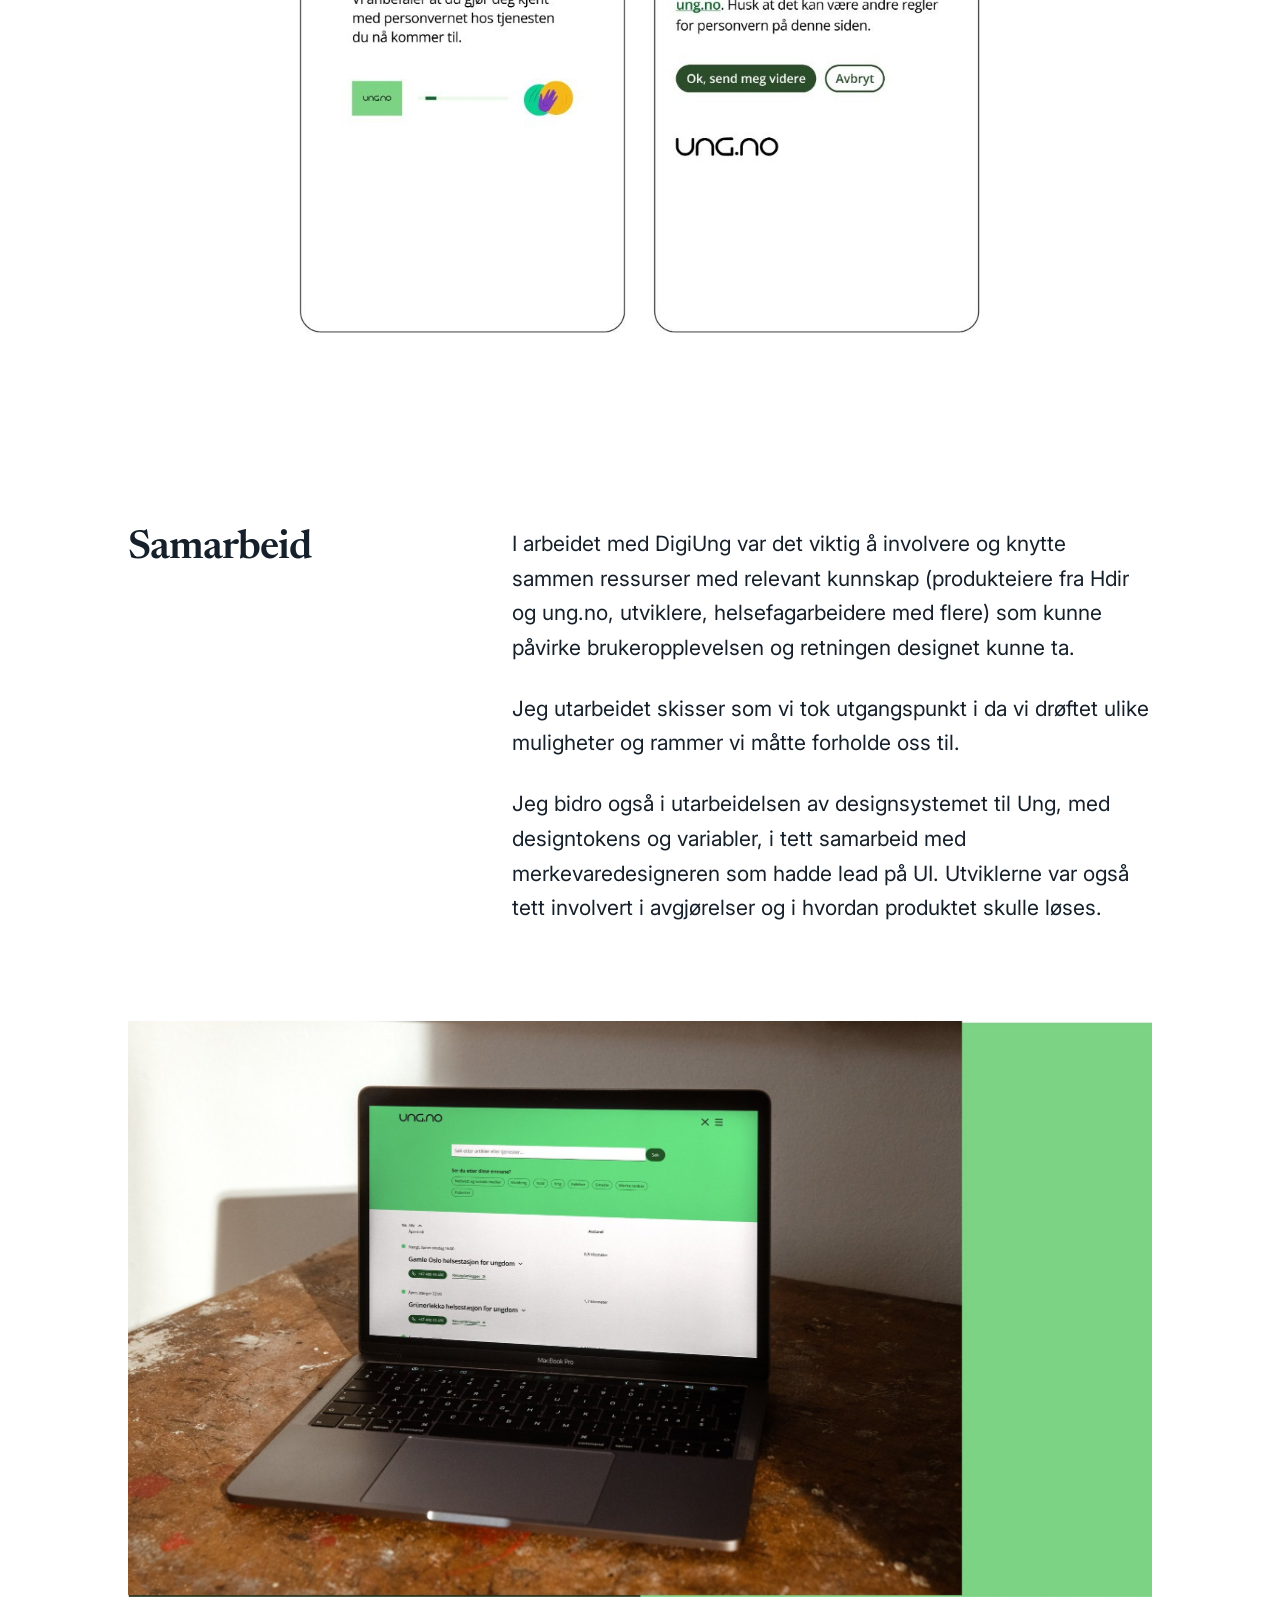
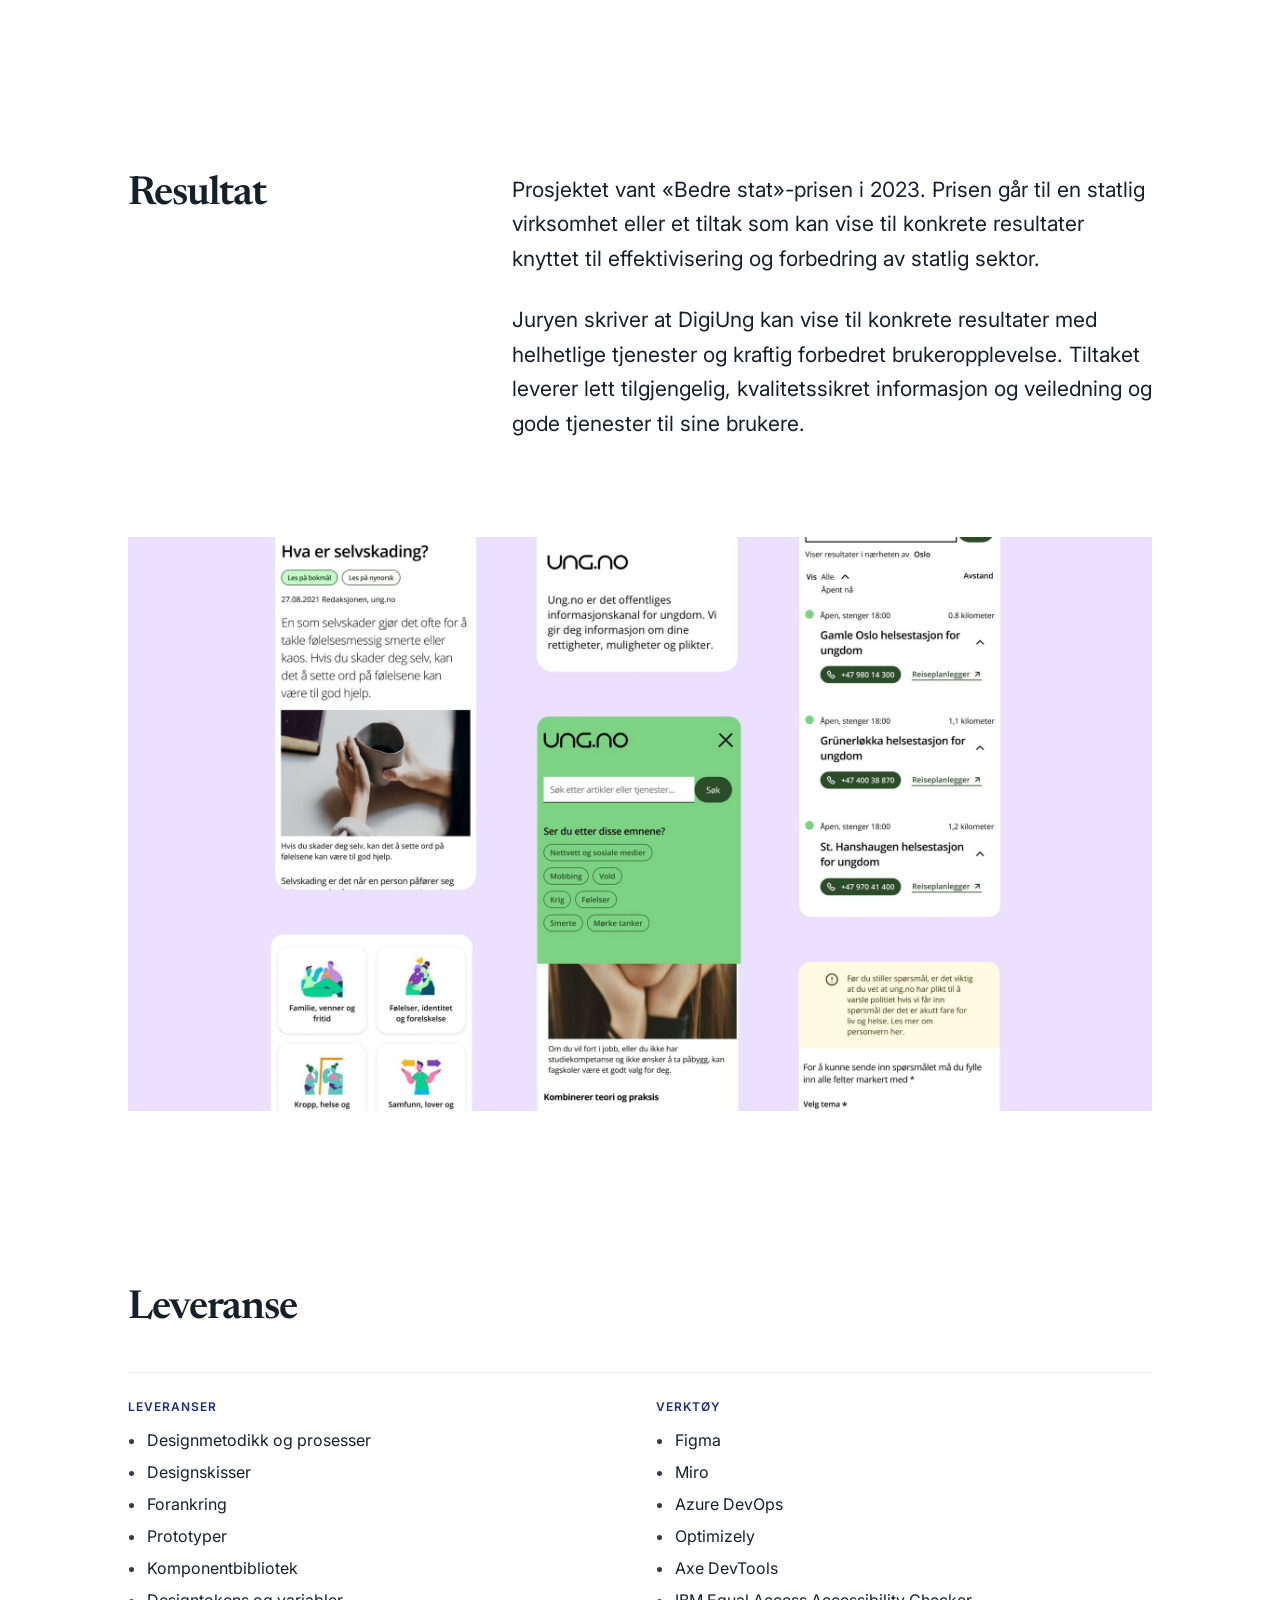
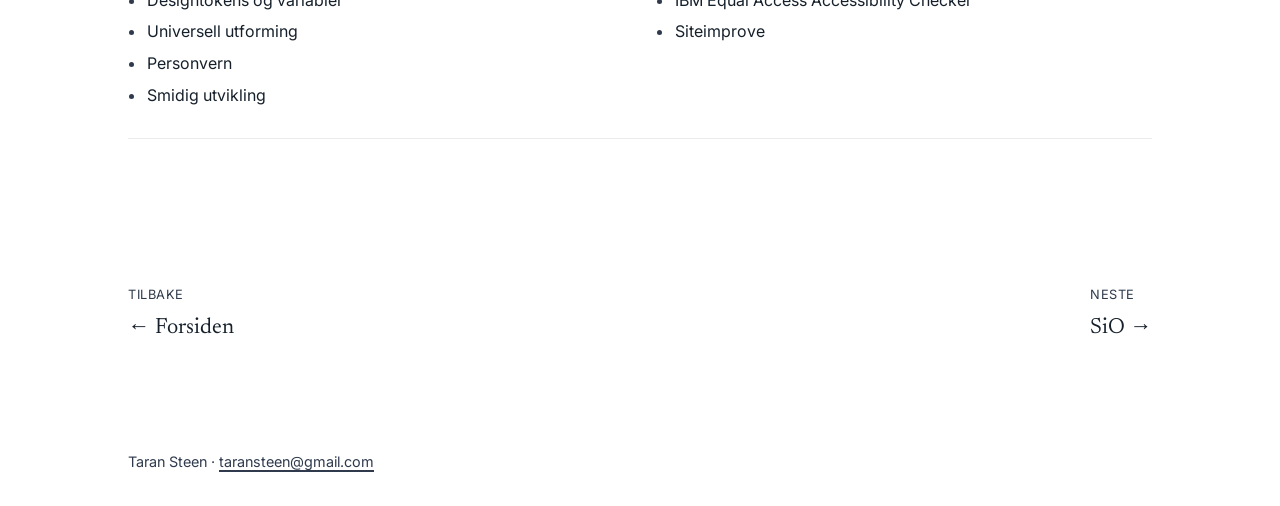
==== commit 3613fdee: "Add files via upload Update - border, linker mm" ====
--- a/arbeid-1.html
+++ b/arbeid-1.html
@@ -31,7 +31,7 @@
   <main id="main">
 
     <section class="case-hero wrap">
-      <p class="eyebrow">Case 01</p>
+      <p class="eyebrow">Case 02</p>
       <h1>ung.no og DigiUng</h1>
       <p class="lead">En samlet digital kanal for ulike digitale tjenester for barn og unge. Oppdraget bestod i å designe en brukervennlig opplevelse av dette på ung.no.</p>
 
@@ -125,7 +125,7 @@
             <li>Forankring</li>
             <li>Prototyper</li>
             <li>Komponentbibliotek</li>
-            <li>Design tokens og variabler</li>
+            <li>Designtokens og variabler</li>
             <li>Universell utforming</li>
             <li>Personvern</li>
             <li>Smidig utvikling</li>
--- a/style.css
+++ b/style.css
@@ -107,7 +107,7 @@
   font-weight: 500;
   color: var(--ink-soft);
   text-decoration: none;
-  border-bottom: 2px solid transparent;
+  border-bottom: 1px solid transparent;
 }
 
 .nav a:hover { color: var(--ink); }
@@ -482,7 +482,7 @@
 }
 
 /* Priser – liten infoblokk på forsiden */
-.awards { margin-top: clamp(28px, 4vw, 44px); padding: clamp(20px, 3vw, 32px); background: var(--tint); border-radius: 0; border-left: 4px solid var(--accent); max-width: var(--read); }
+.awards { margin-top: clamp(28px, 4vw, 44px); padding: clamp(20px, 3vw, 32px); background: var(--tint); border-radius: 0; max-width: var(--read); }
 .awards h3 { margin: 0 0 6px; font-family: Inter, system-ui, sans-serif; font-size: 0.8125rem; font-weight: 600; letter-spacing: 0.08em; text-transform: uppercase; color: var(--accent); }
 .awards .awards-intro { margin: 0 0 18px; font-size: 1rem; line-height: 1.5; color: var(--ink-soft); }
 .awards ul { list-style: none; margin: 0; padding: 0; }
@@ -498,8 +498,8 @@
 .facts { border-top: 2px solid var(--ink); border-bottom: 2px solid var(--ink); }
 .facts dt { color: var(--accent); }
 .eyebrow { color: var(--accent); }
-a { text-decoration-thickness: 2px; text-underline-offset: 0.18em; }
-.nav a[aria-current="page"] { border-bottom-width: 3px; }
+a { text-decoration-thickness: 1.5px; text-underline-offset: 0.18em; }
+
 
 /* Kraftigere tekstfarge i ingresser */
 .about .lead { color: var(--ink); }
@@ -526,3 +526,22 @@
   .work-list .thumb { grid-row: 1 / span 2; }
   .work-list .meta { grid-column: 2; }
 }
+
+/* ---------- Lenker: understreking 1.5px, byttes ved hover ---------- */
+a, .work-list .title {
+  text-decoration-line: underline;
+  text-decoration-thickness: 1.5px;
+  text-underline-offset: 0.18em;
+}
+/* Understreket som standard -> ingen understreking ved hover/fokus */
+a:hover, a:focus-visible,
+.work-list a:hover .title, .work-list a:focus-visible .title {
+  text-decoration-line: none;
+}
+/* Ikke understreket som standard -> understreking ved hover/fokus */
+.brand, .pager a, .nav a { text-decoration-line: none; }
+.brand:hover, .brand:focus-visible,
+.pager a:hover, .pager a:focus-visible { text-decoration-line: underline; text-decoration-thickness: 1.5px; text-underline-offset: 0.18em; }
+.nav a { border-bottom: 1.5px solid transparent; }
+.nav a:hover, .nav a:focus-visible { text-decoration-line: none; border-bottom-color: currentColor; }
+.nav a[aria-current="page"] { border-bottom-color: var(--accent); }
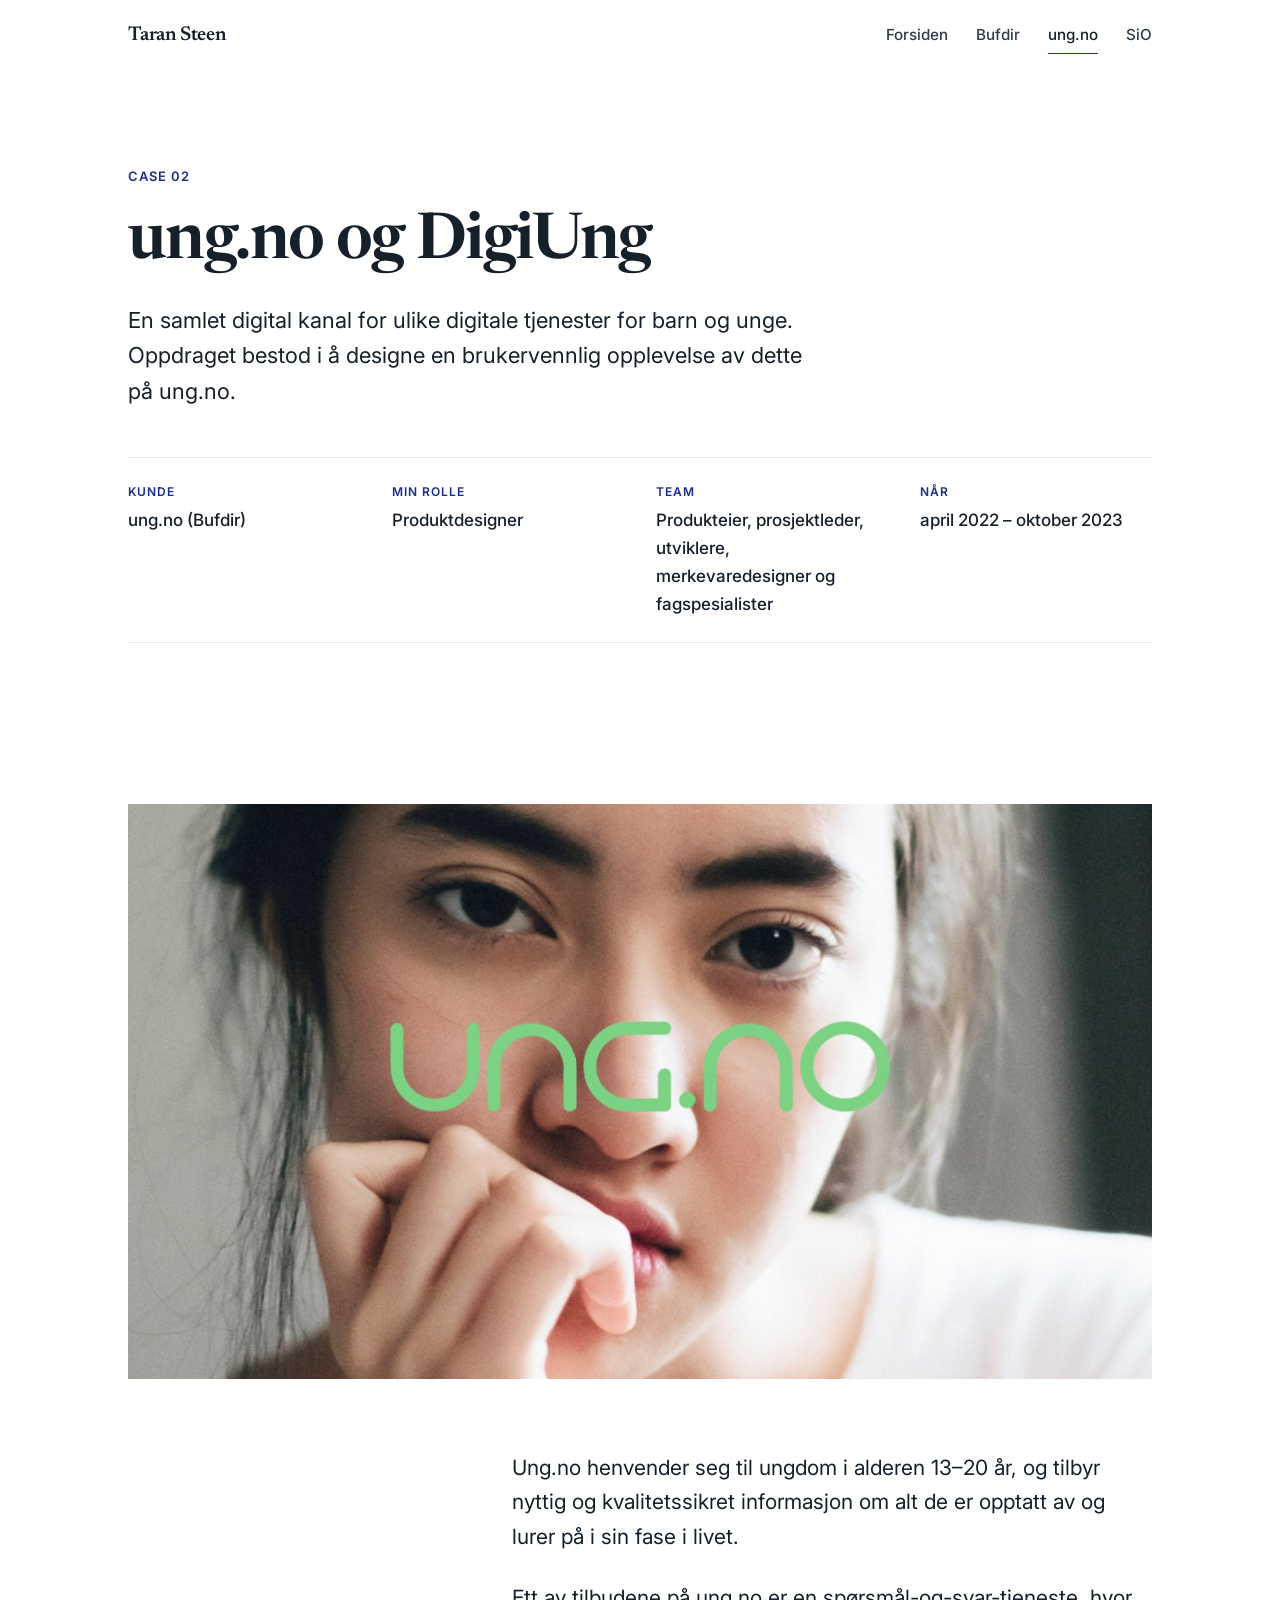
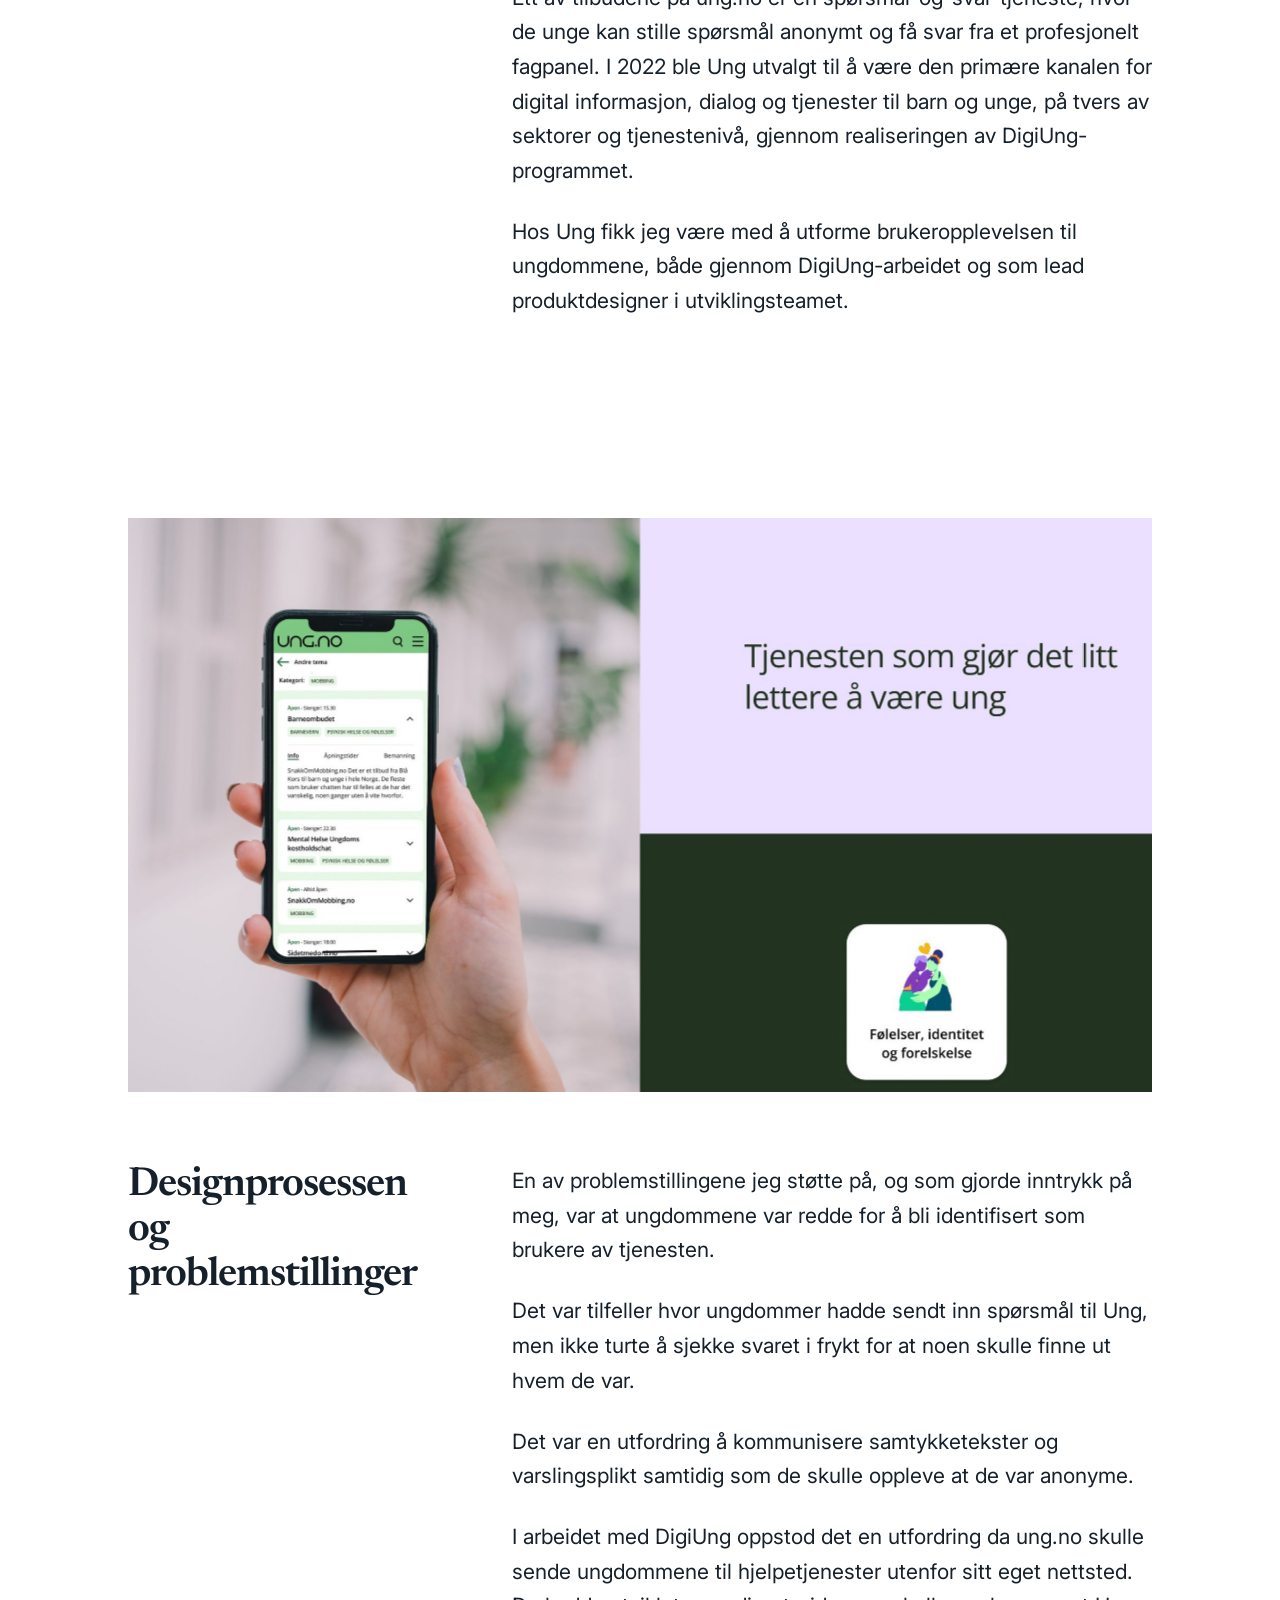
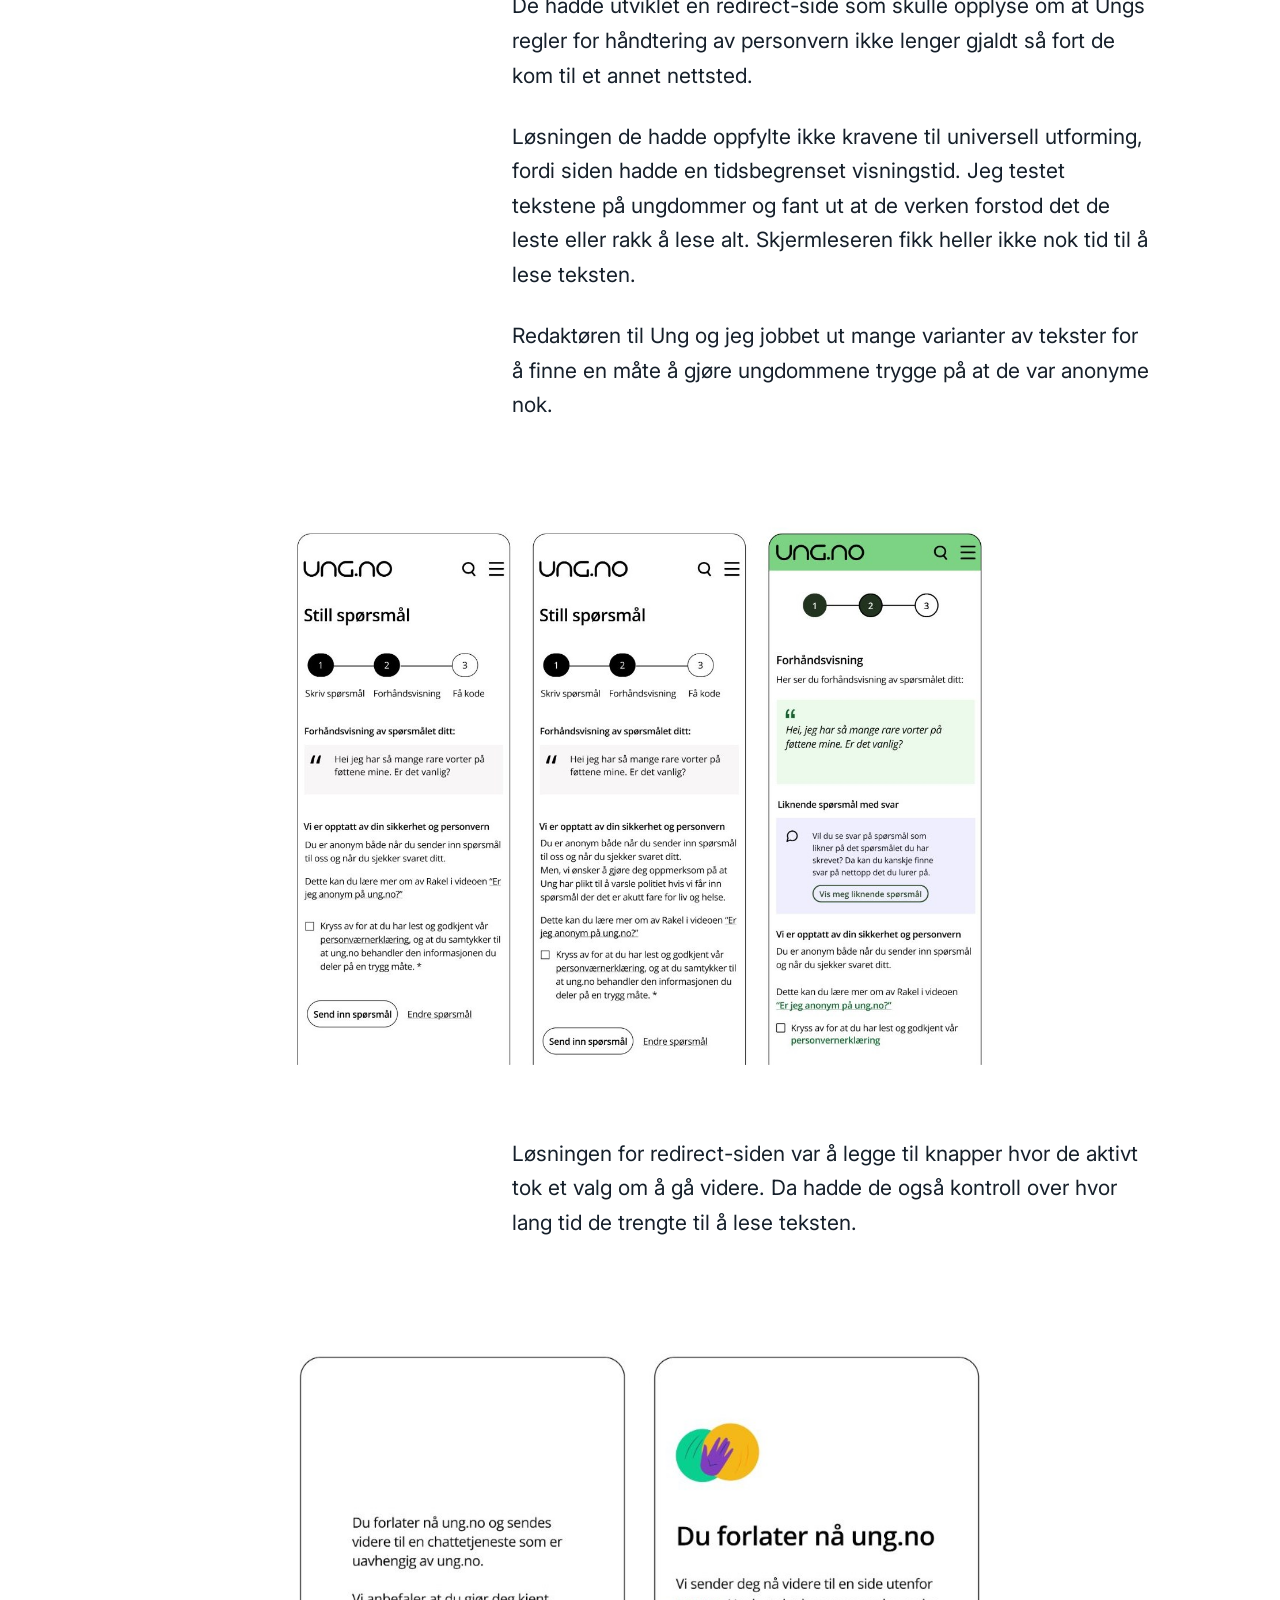
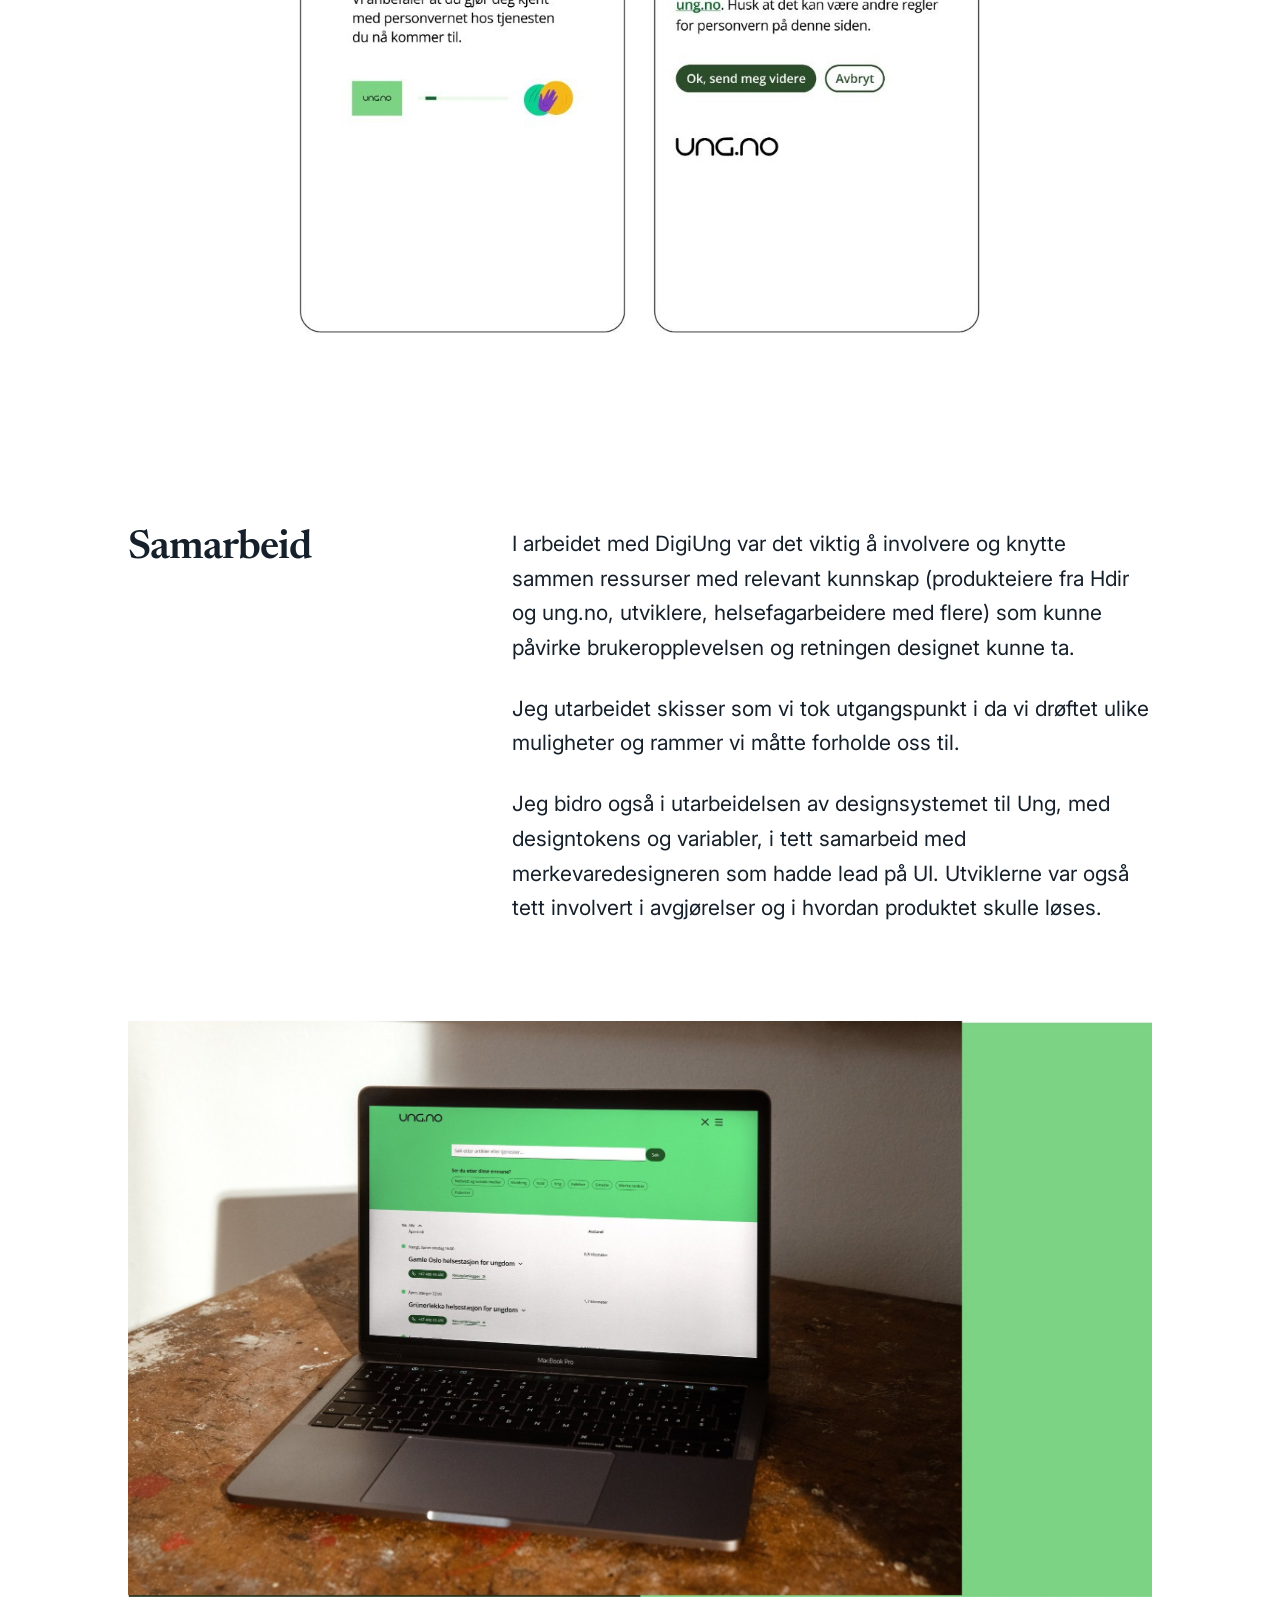
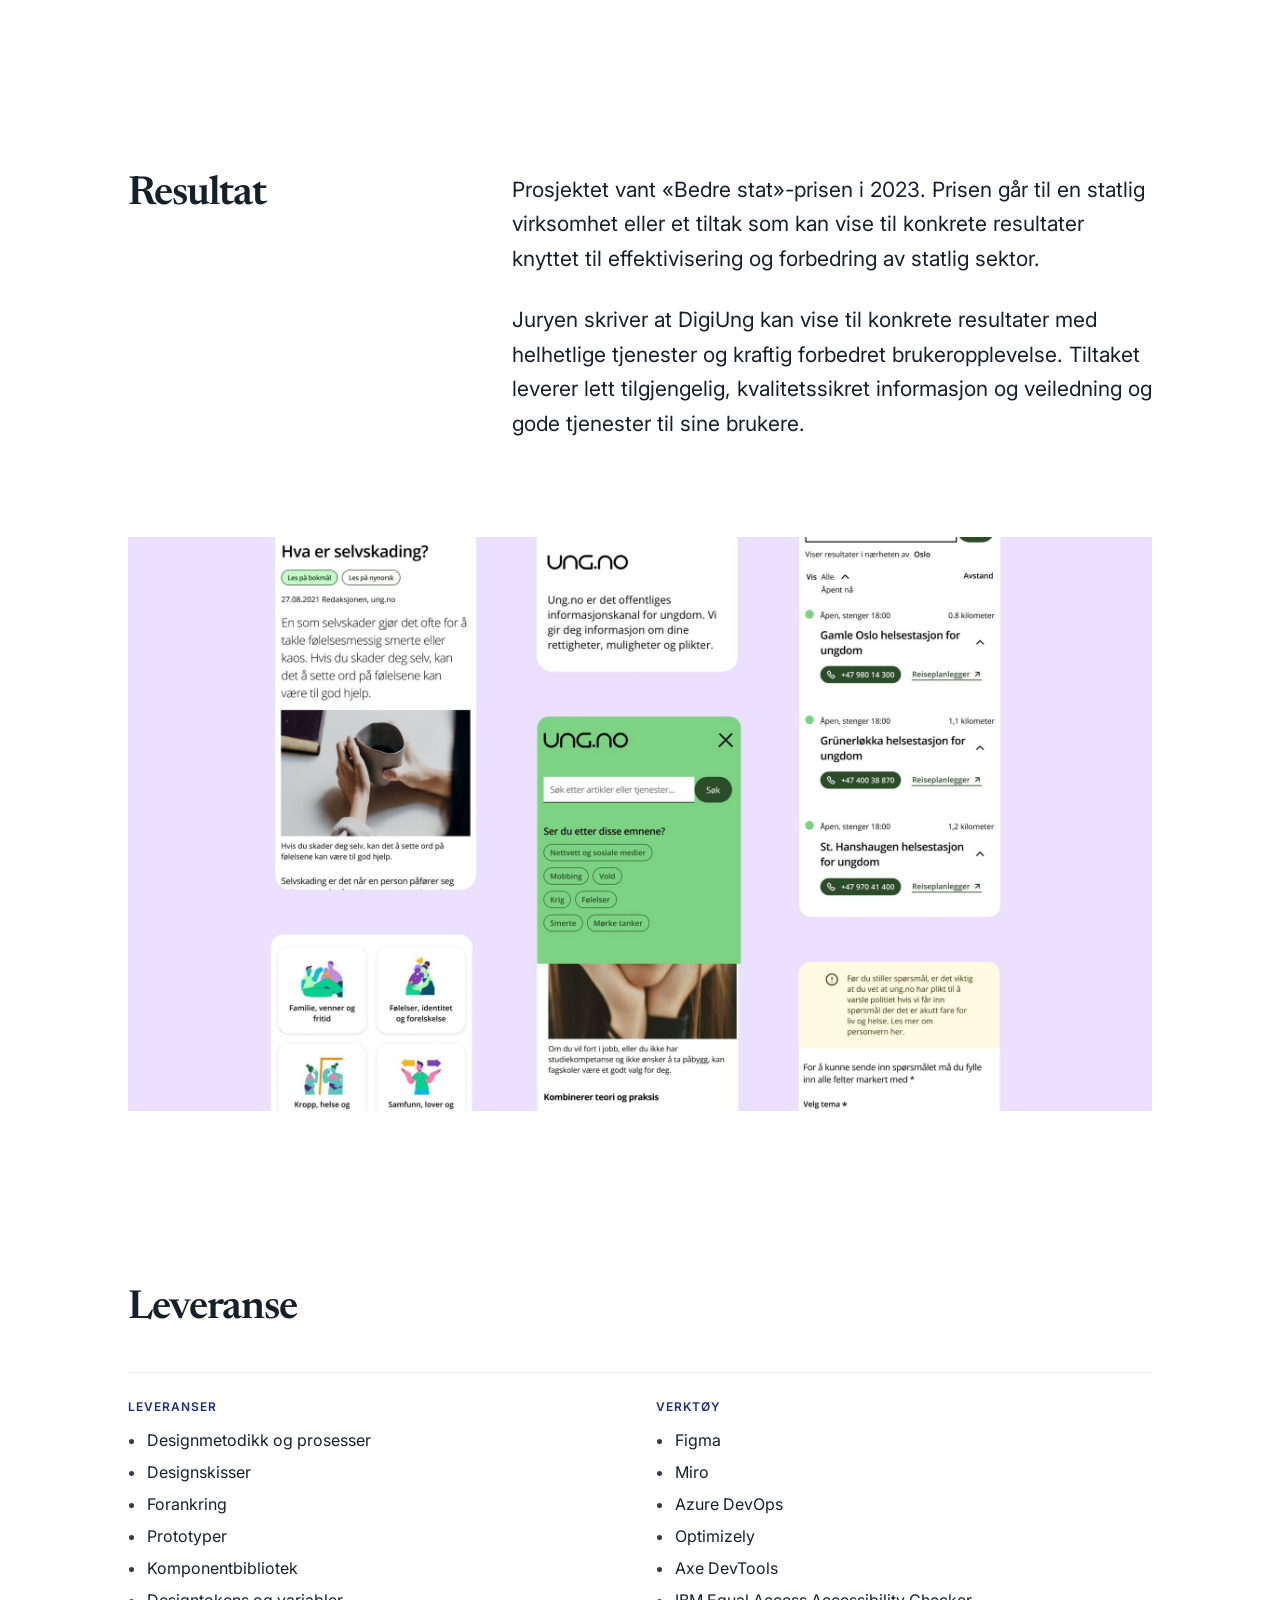
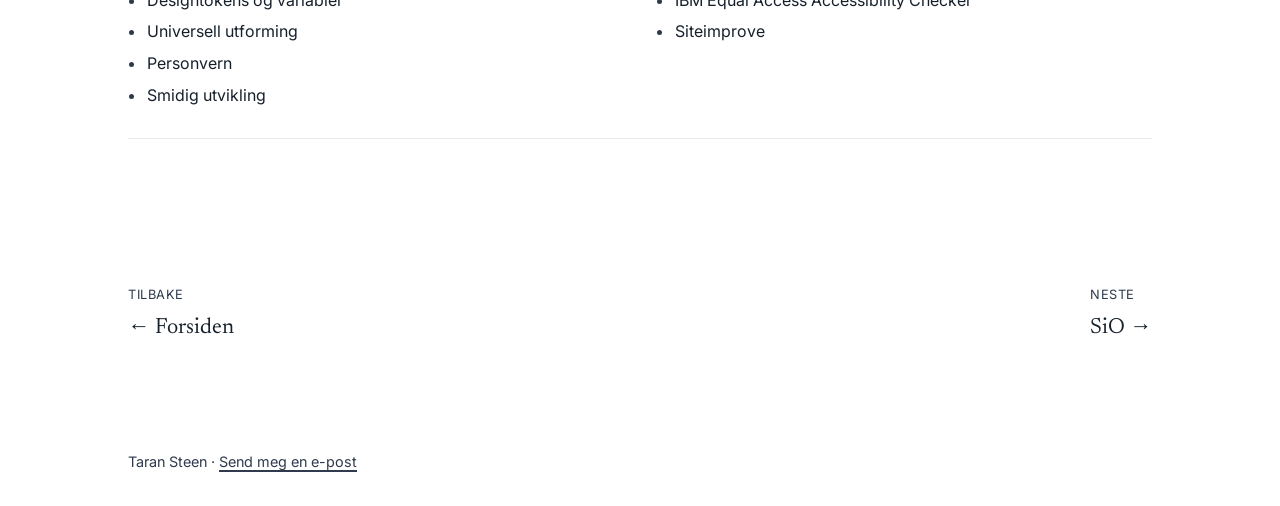
==== commit d6ac79fe: "Add files via upload lenkestyling" ====
--- a/arbeid-1.html
+++ b/arbeid-1.html
@@ -157,7 +157,7 @@
 
   <footer class="site-footer">
     <div class="wrap">
-      <p style="margin:0">Taran Steen · <a href="mailto:taransteen@gmail.com">taransteen@gmail.com</a></p>
+      <p style="margin:0">Taran Steen · <a href="#" data-mail-u="taransteen" data-mail-d="gmail.com">Send meg en e-post</a></p>
     </div>
   </footer>
 </body>
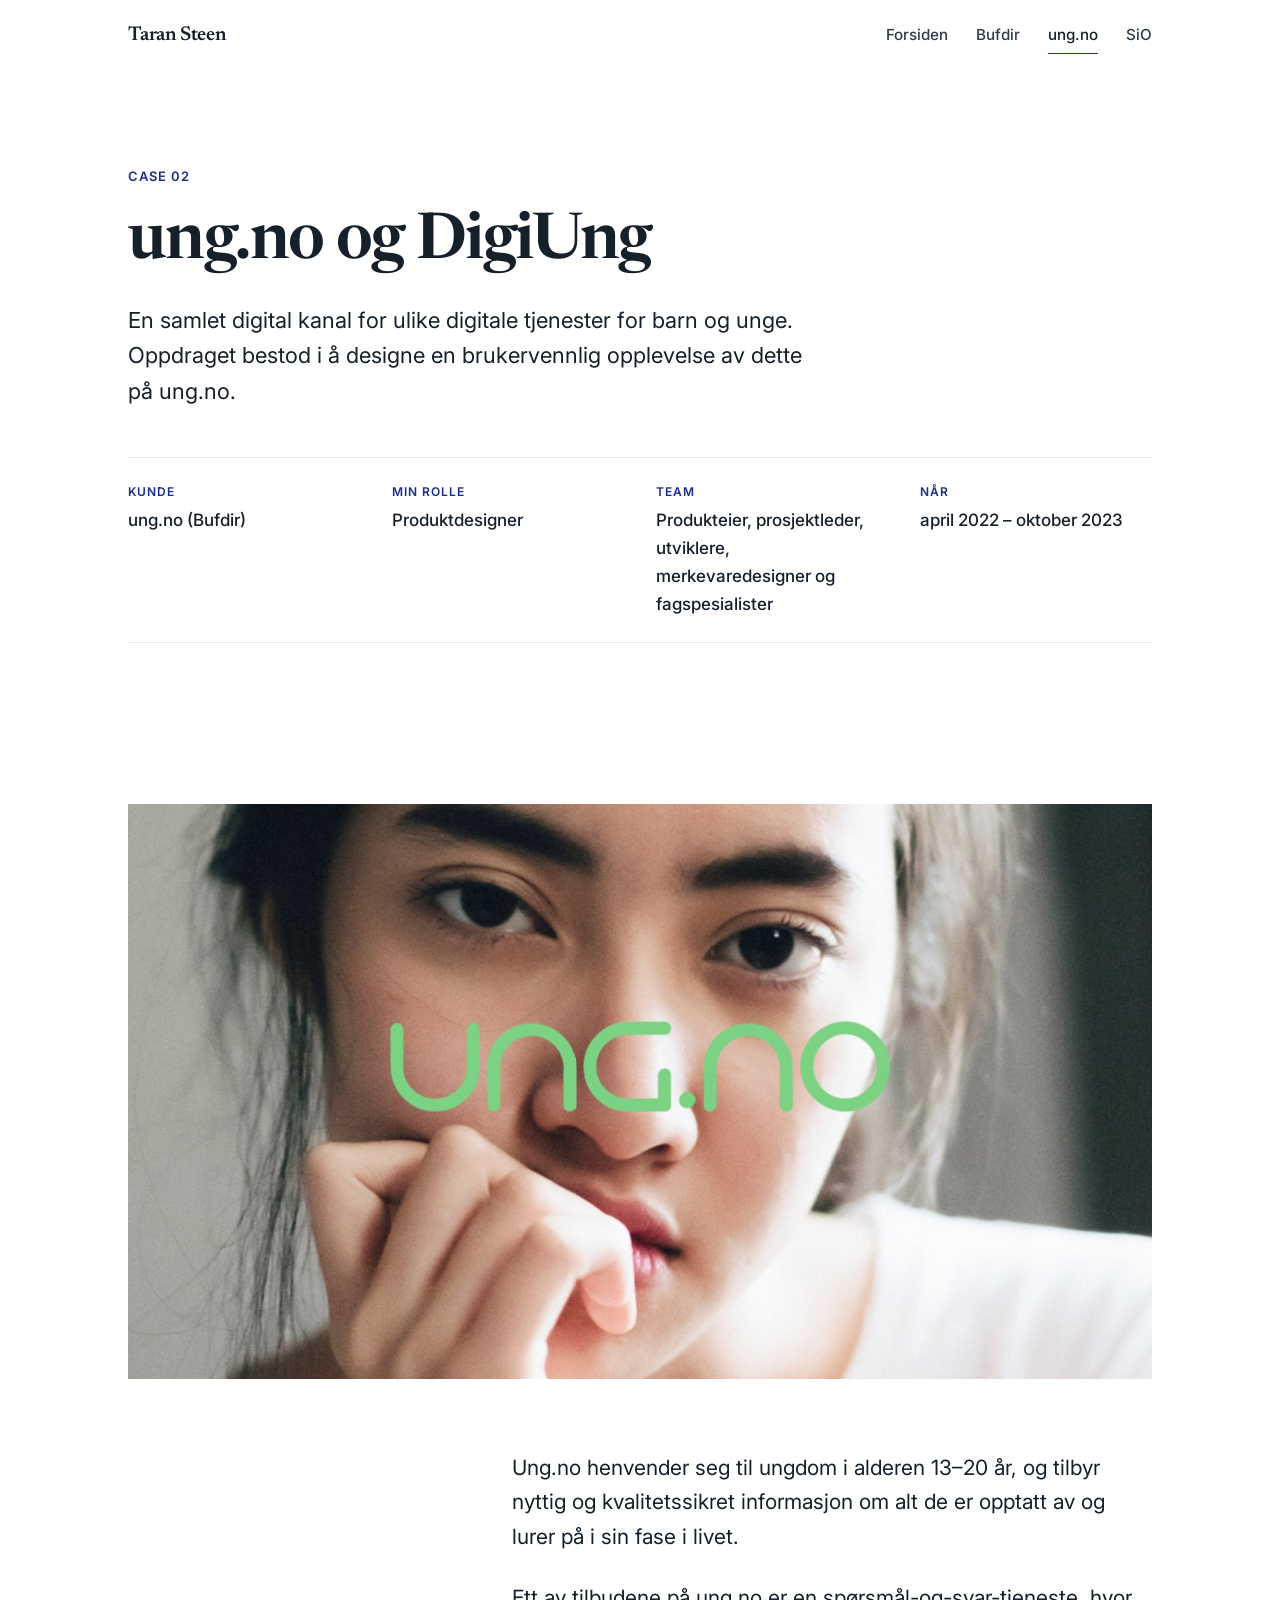
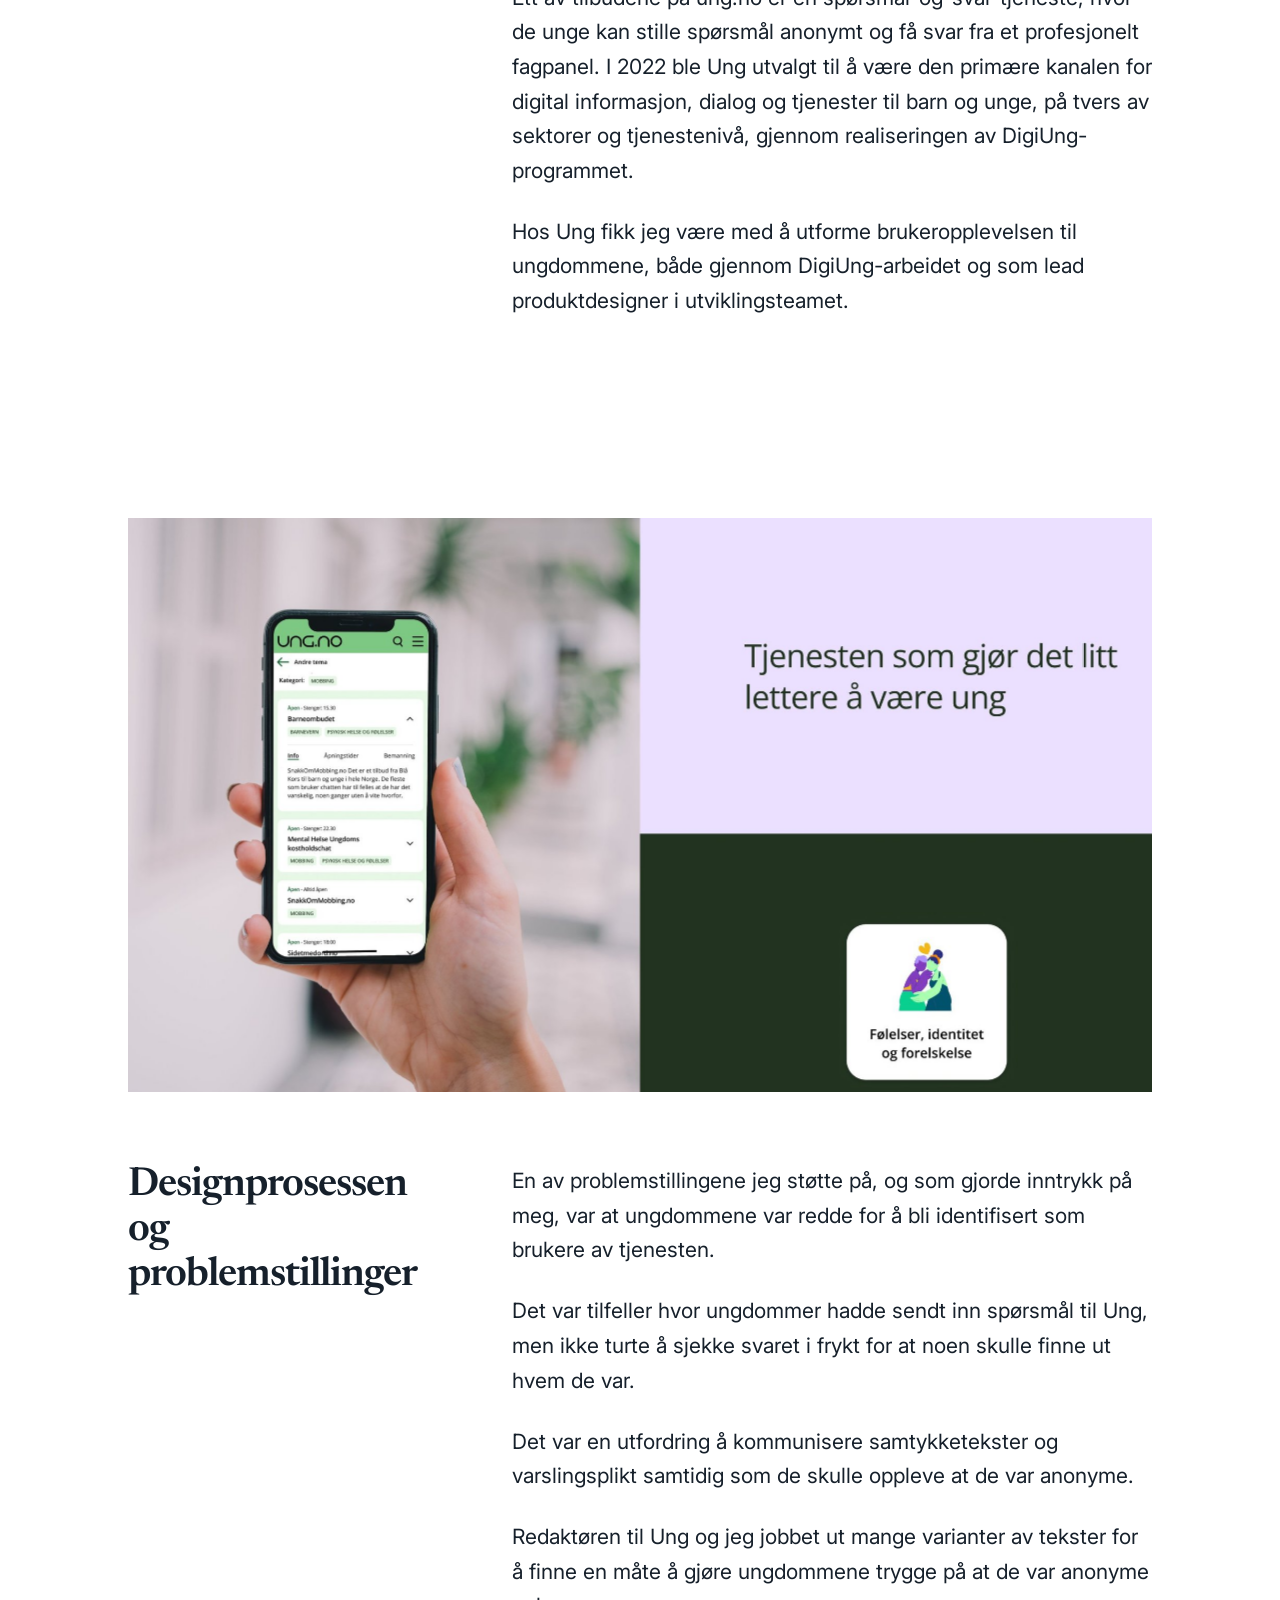
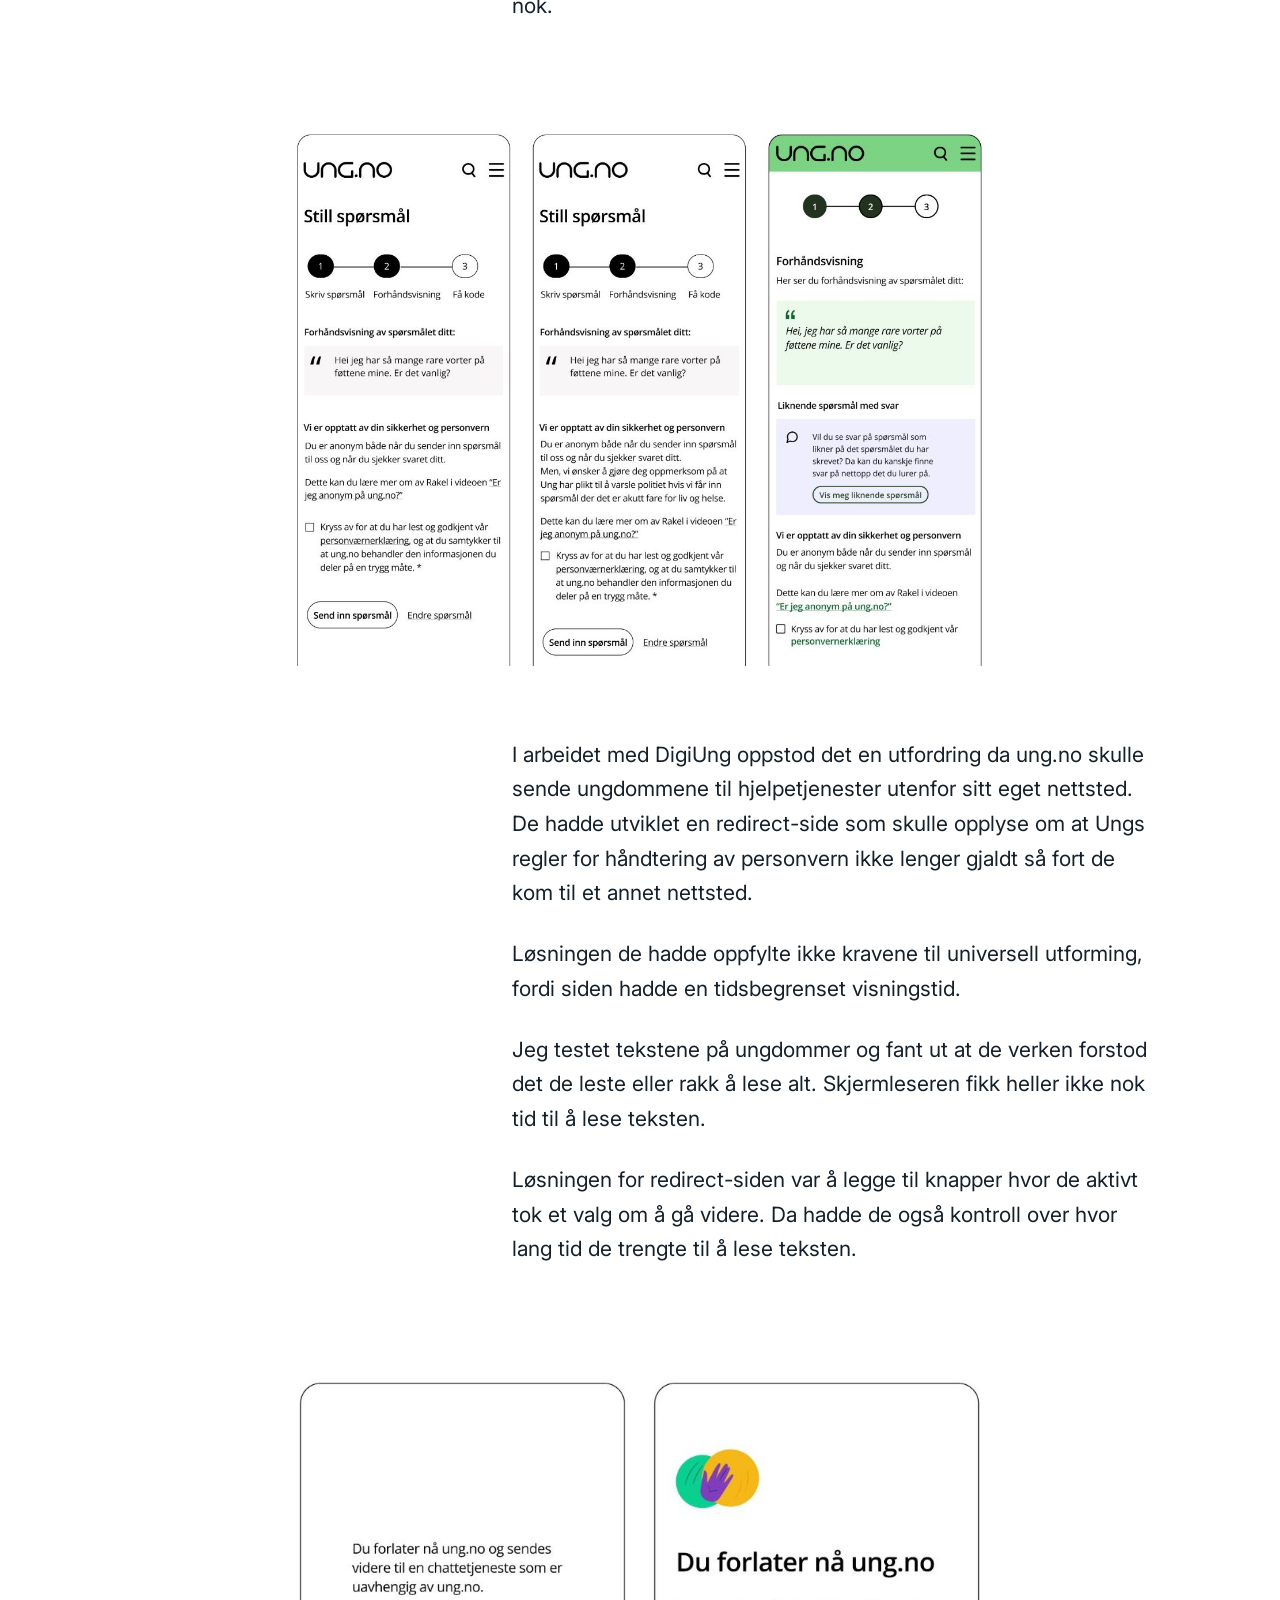
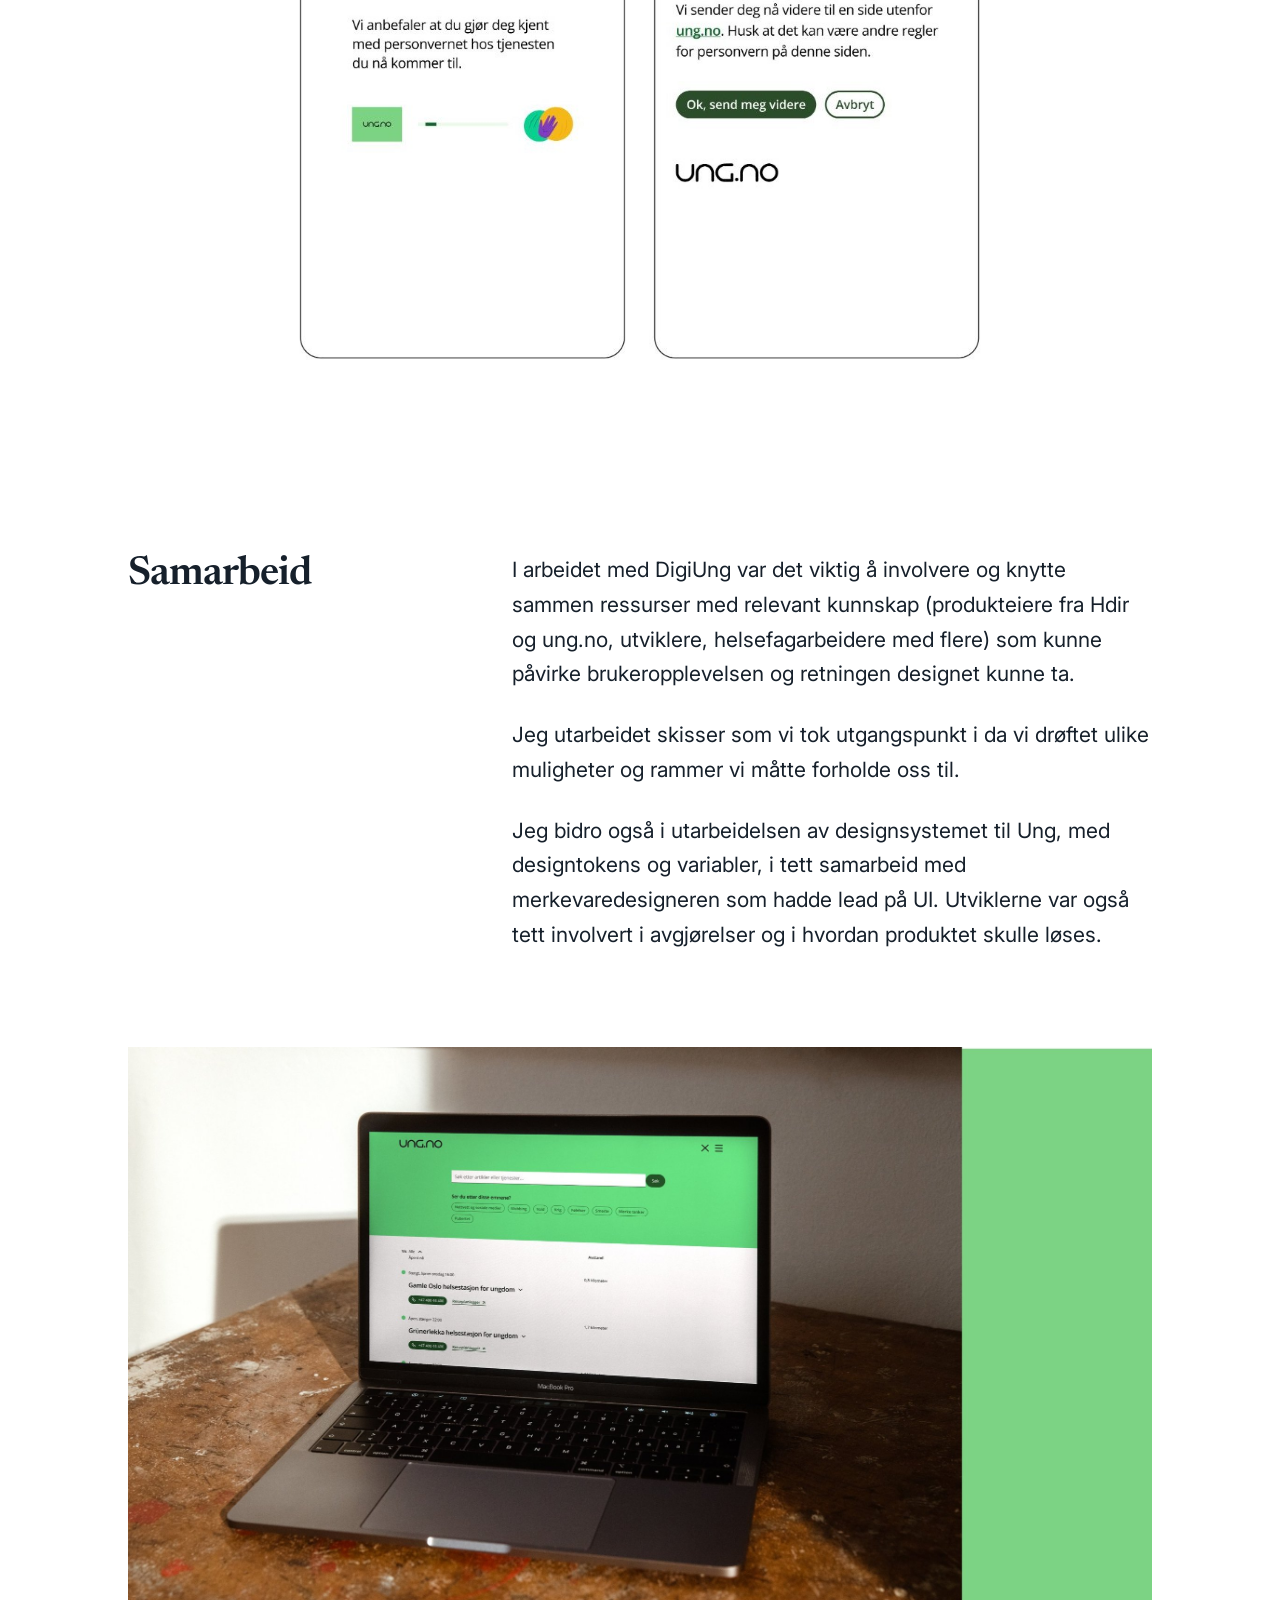
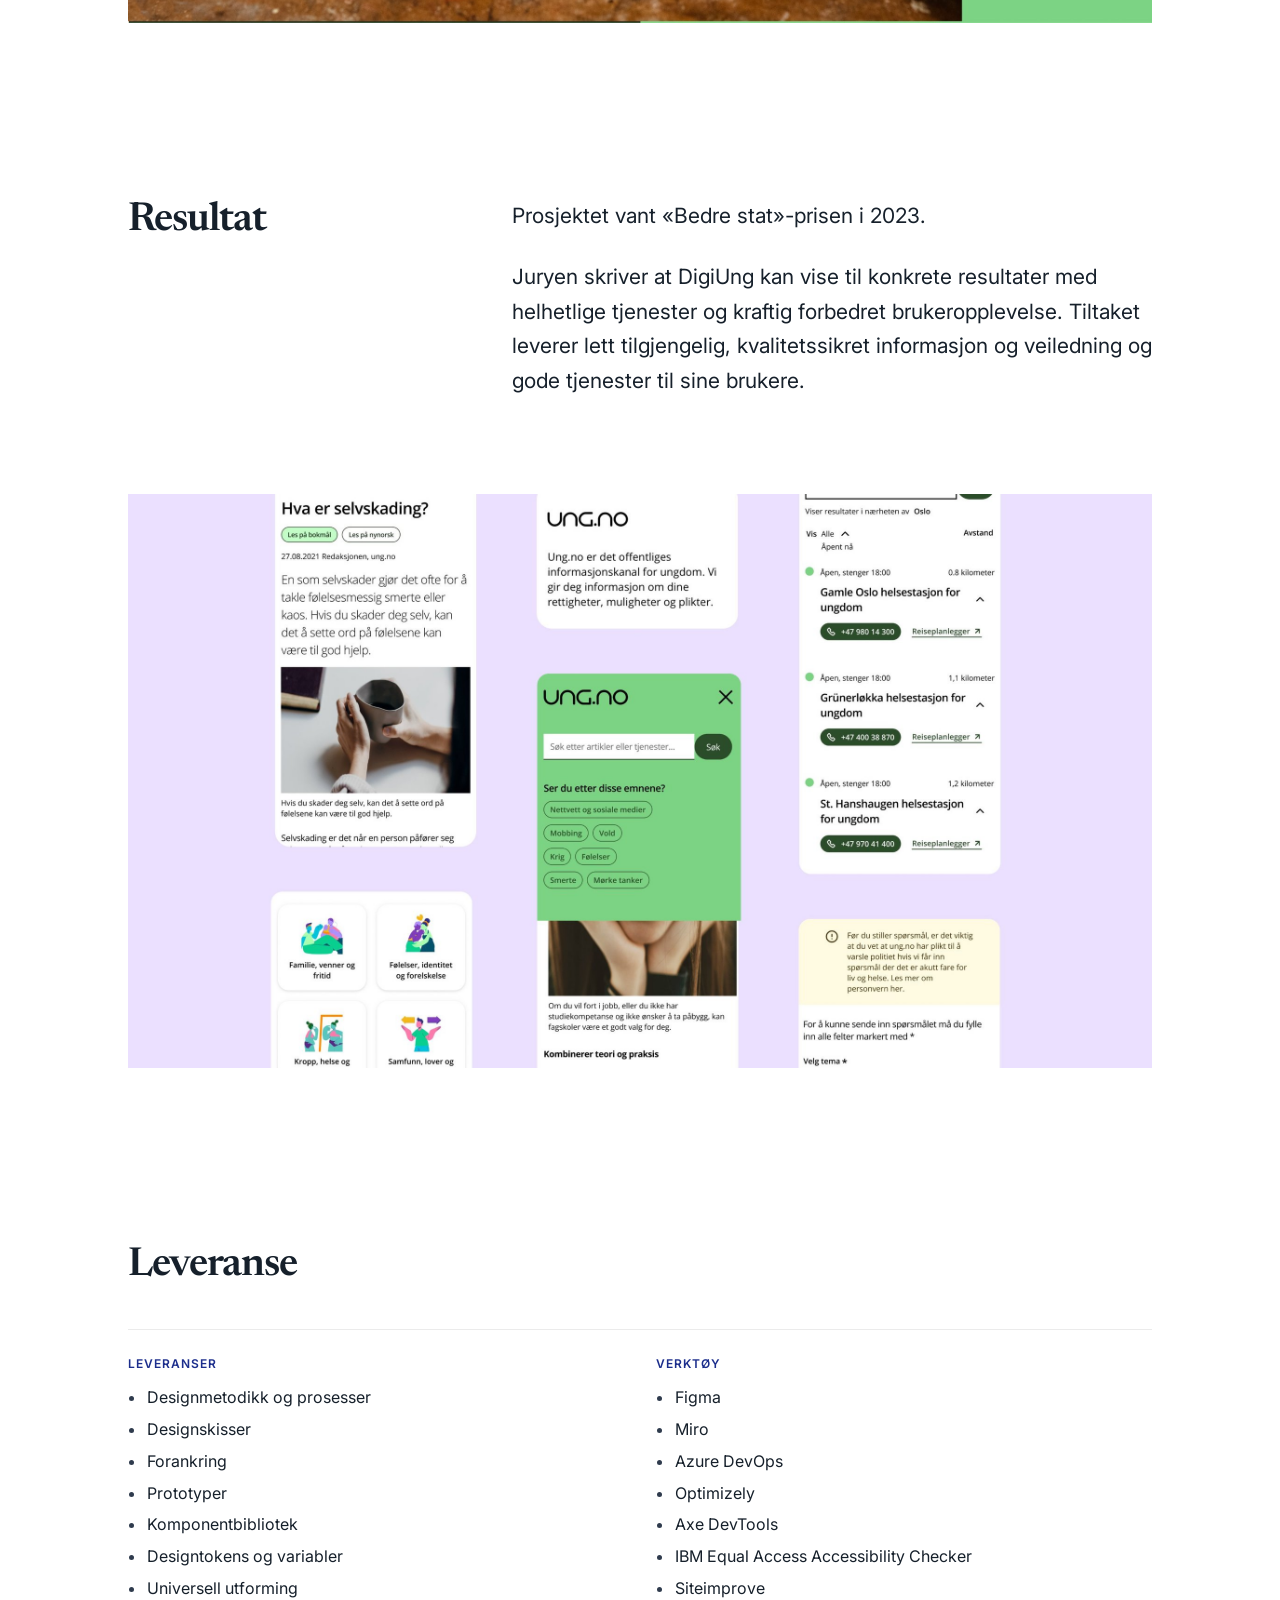
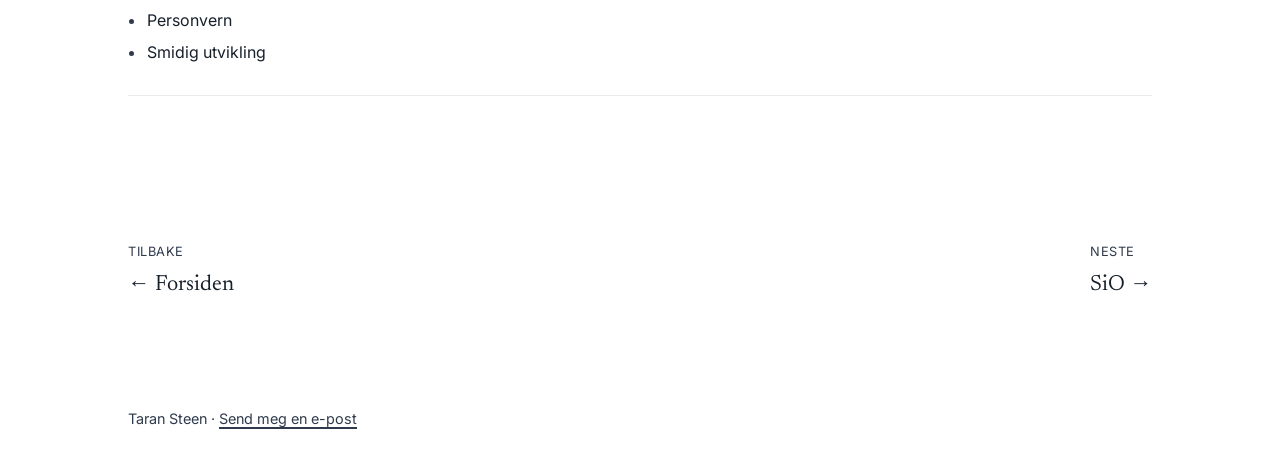
==== commit 5c031087: "Add files via upload Iterasjon tekst ung.no" ====
--- a/arbeid-1.html
+++ b/arbeid-1.html
@@ -67,8 +67,6 @@
           <p>En av problemstillingene jeg støtte på, og som gjorde inntrykk på meg, var at ungdommene var redde for å bli identifisert som brukere av tjenesten.</p>
           <p>Det var tilfeller hvor ungdommer hadde sendt inn spørsmål til Ung, men ikke turte å sjekke svaret i frykt for at noen skulle finne ut hvem de var.</p>
           <p>Det var en utfordring å kommunisere samtykketekster og varslingsplikt samtidig som de skulle oppleve at de var anonyme.</p>
-          <p>I arbeidet med DigiUng oppstod det en utfordring da ung.no skulle sende ungdommene til hjelpetjenester utenfor sitt eget nettsted. De hadde utviklet en redirect-side som skulle opplyse om at Ungs regler for håndtering av personvern ikke lenger gjaldt så fort de kom til et annet nettsted.</p>
-          <p>Løsningen de hadde oppfylte ikke kravene til universell utforming, fordi siden hadde en tidsbegrenset visningstid. Jeg testet tekstene på ungdommer og fant ut at de verken forstod det de leste eller rakk å lese alt. Skjermleseren fikk heller ikke nok tid til å lese teksten.</p>
           <p>Redaktøren til Ung og jeg jobbet ut mange varianter av tekster for å finne en måte å gjøre ungdommene trygge på at de var anonyme nok.</p>
         </div>
       </div>
@@ -78,6 +76,9 @@
       <div class="two-col">
         <div class="side"></div>
         <div>
+          <p>I arbeidet med DigiUng oppstod det en utfordring da ung.no skulle sende ungdommene til hjelpetjenester utenfor sitt eget nettsted. De hadde utviklet en redirect-side som skulle opplyse om at Ungs regler for håndtering av personvern ikke lenger gjaldt så fort de kom til et annet nettsted.</p>
+          <p>Løsningen de hadde oppfylte ikke kravene til universell utforming, fordi siden hadde en tidsbegrenset visningstid.</p>
+          <p>Jeg testet tekstene på ungdommer og fant ut at de verken forstod det de leste eller rakk å lese alt. Skjermleseren fikk heller ikke nok tid til å lese teksten.</p>
           <p>Løsningen for redirect-siden var å legge til knapper hvor de aktivt tok et valg om å gå videre. Da hadde de også kontroll over hvor lang tid de trengte til å lese teksten.</p>
         </div>
       </div>
@@ -104,7 +105,7 @@
       <div class="two-col">
         <h2 id="resultat">Resultat</h2>
         <div>
-          <p>Prosjektet vant «Bedre stat»-prisen i 2023. Prisen går til en statlig virksomhet eller et tiltak som kan vise til konkrete resultater knyttet til effektivisering og forbedring av statlig sektor.</p>
+          <p>Prosjektet vant «Bedre stat»-prisen i 2023.</p>
           <p>Juryen skriver at DigiUng kan vise til konkrete resultater med helhetlige tjenester og kraftig forbedret brukeropplevelse. Tiltaket leverer lett tilgjengelig, kvalitetssikret informasjon og veiledning og gode tjenester til sine brukere.</p>
         </div>
       </div>
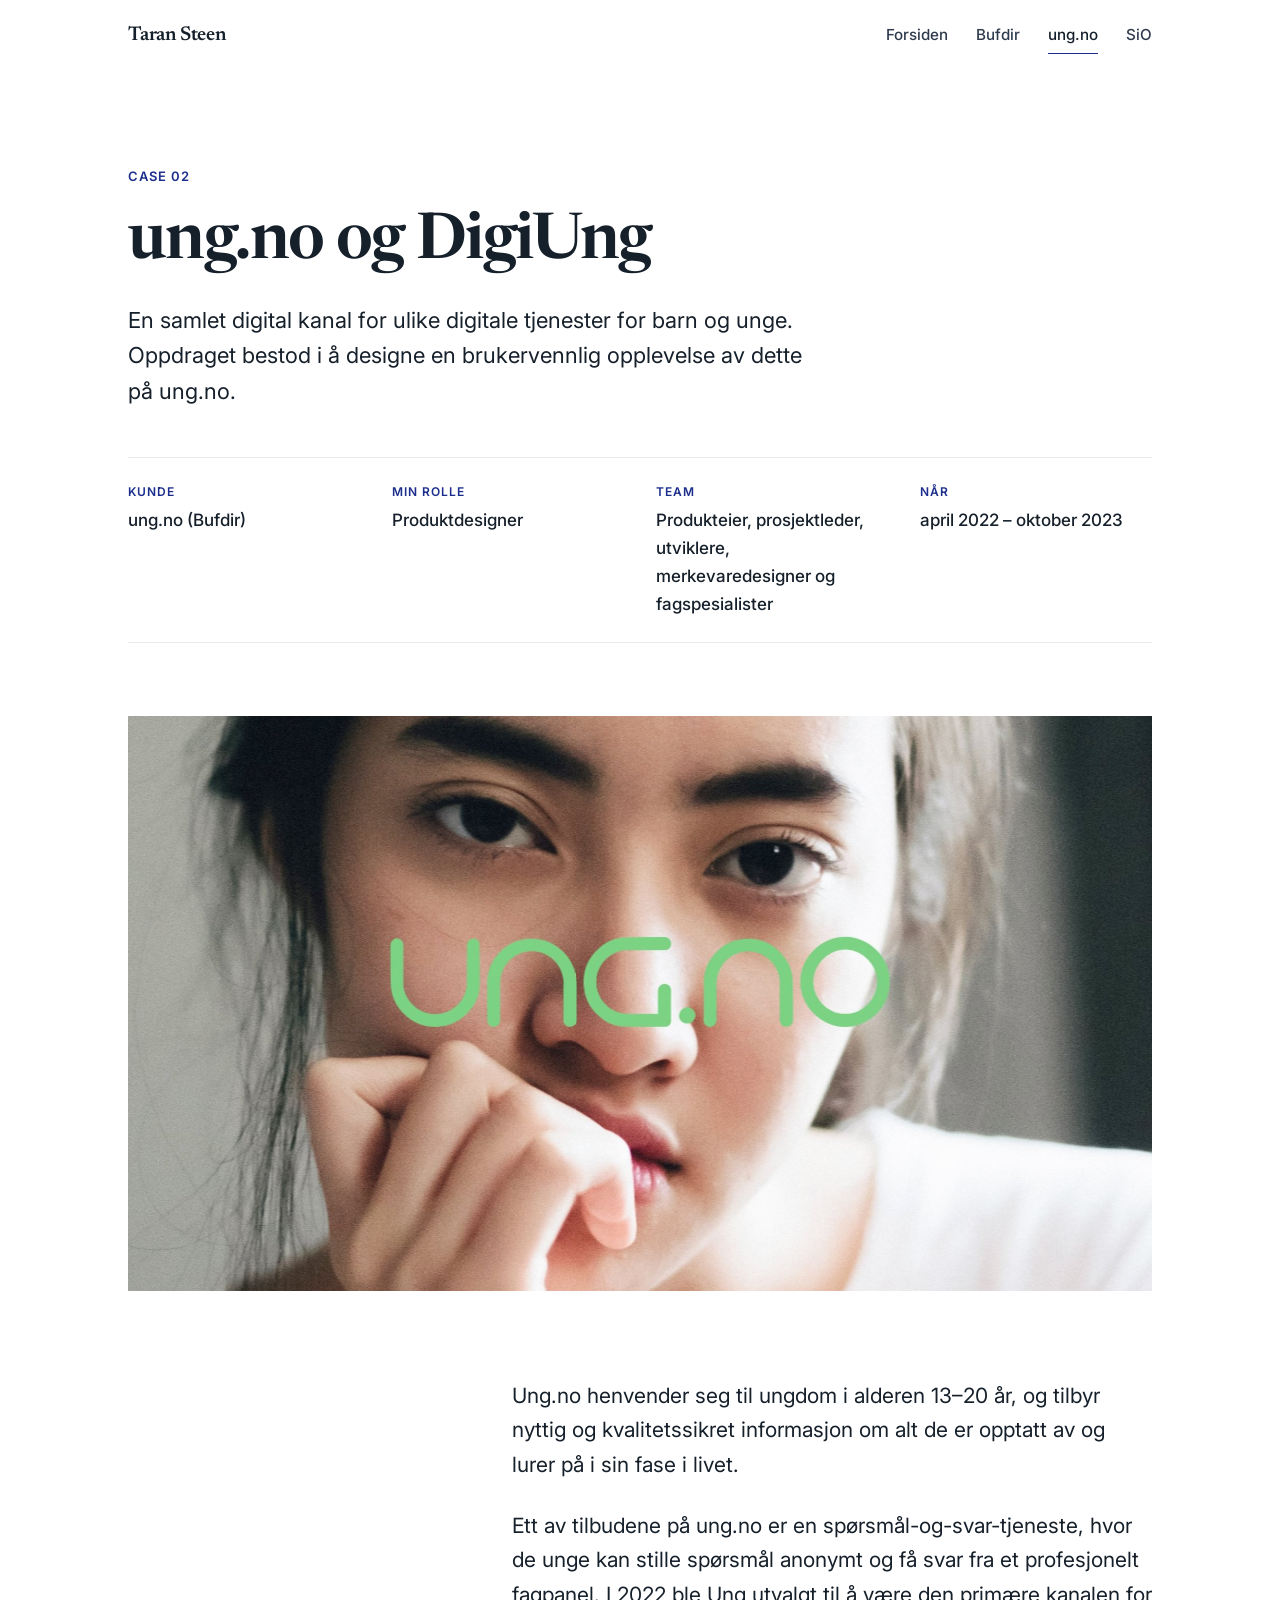
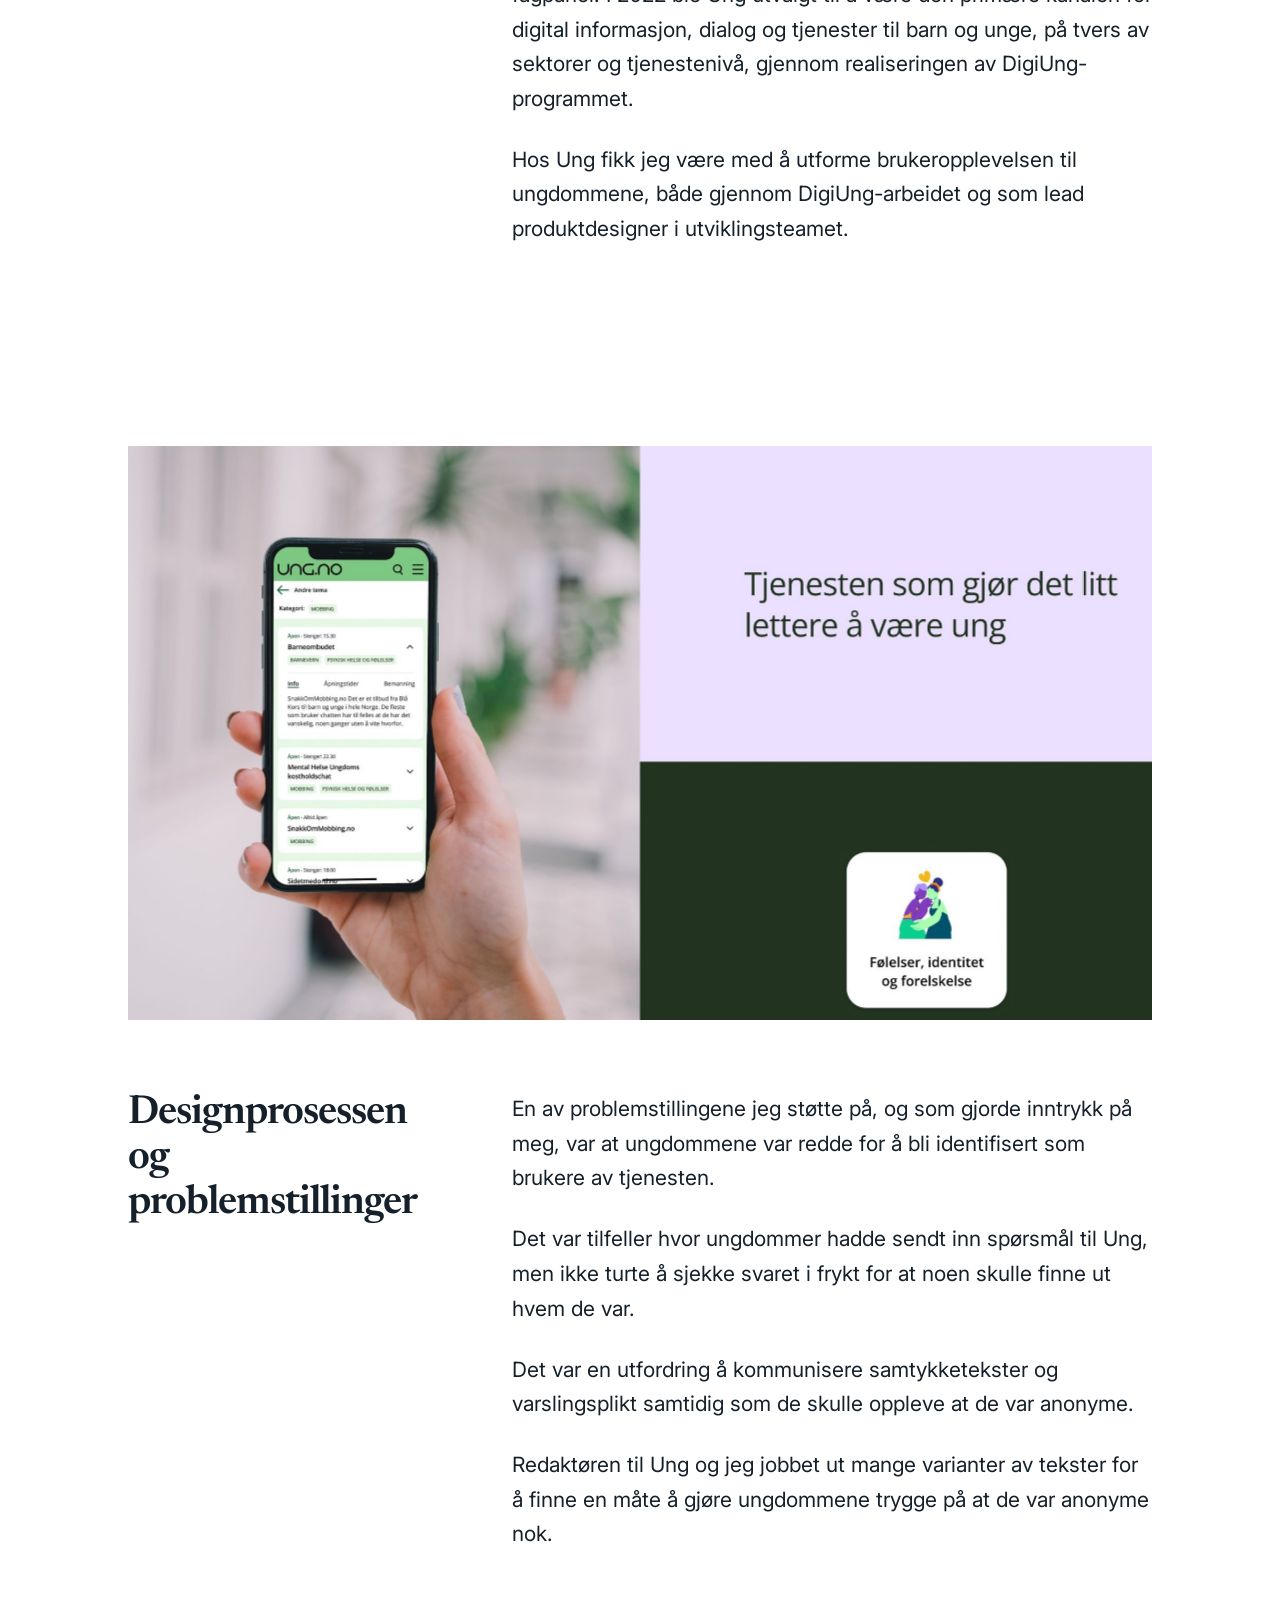
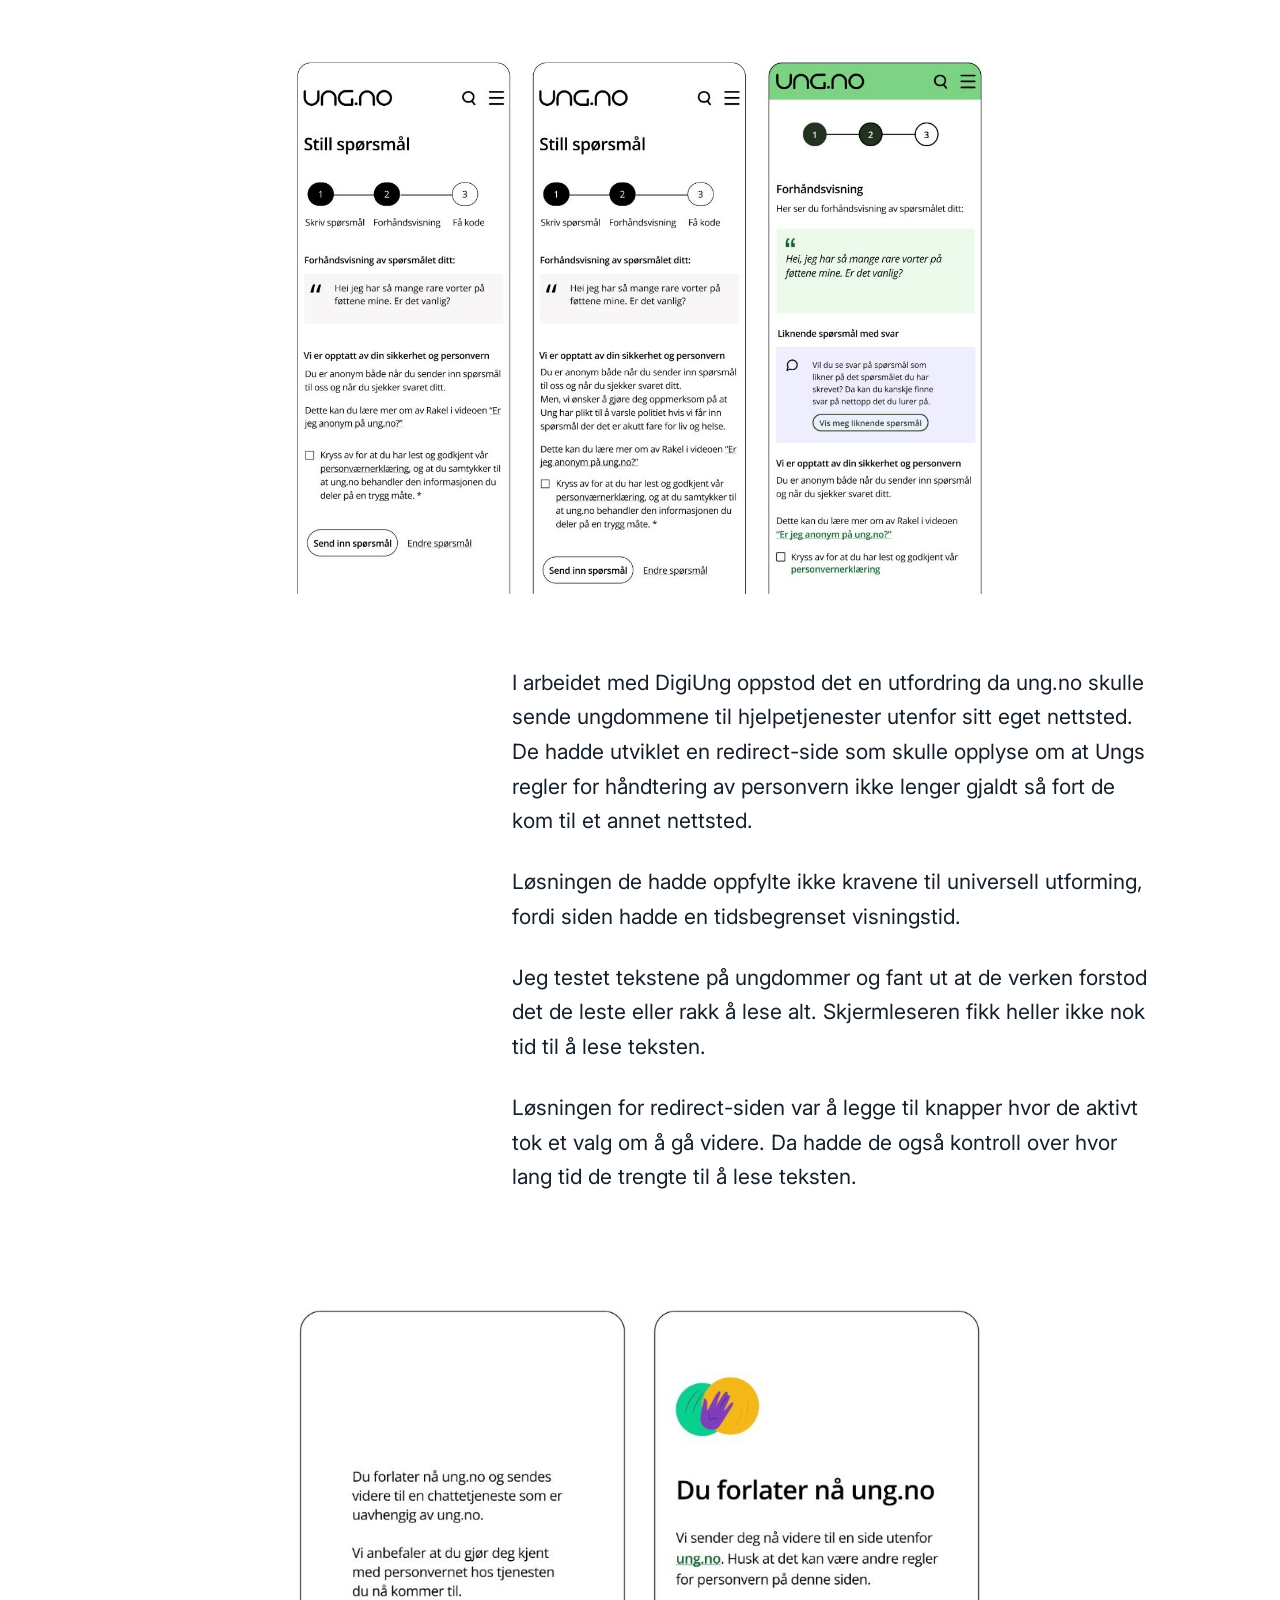
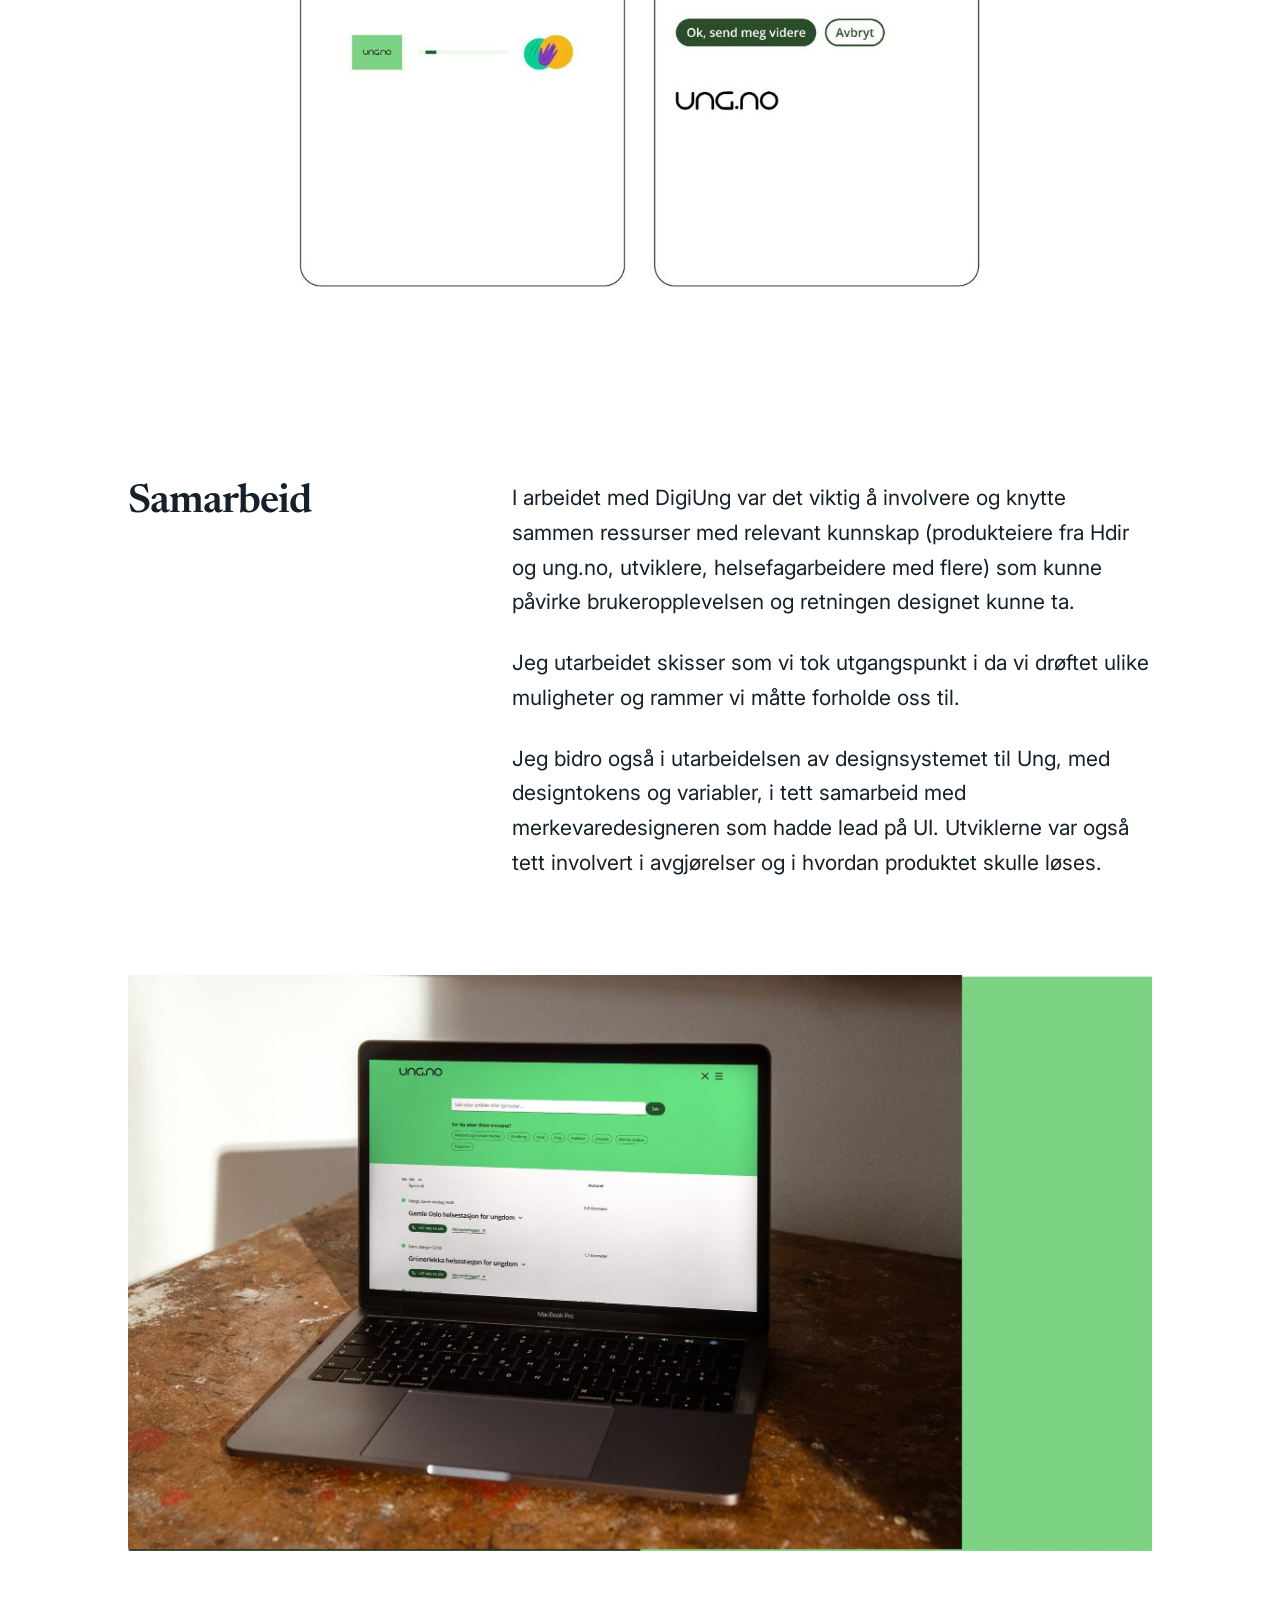
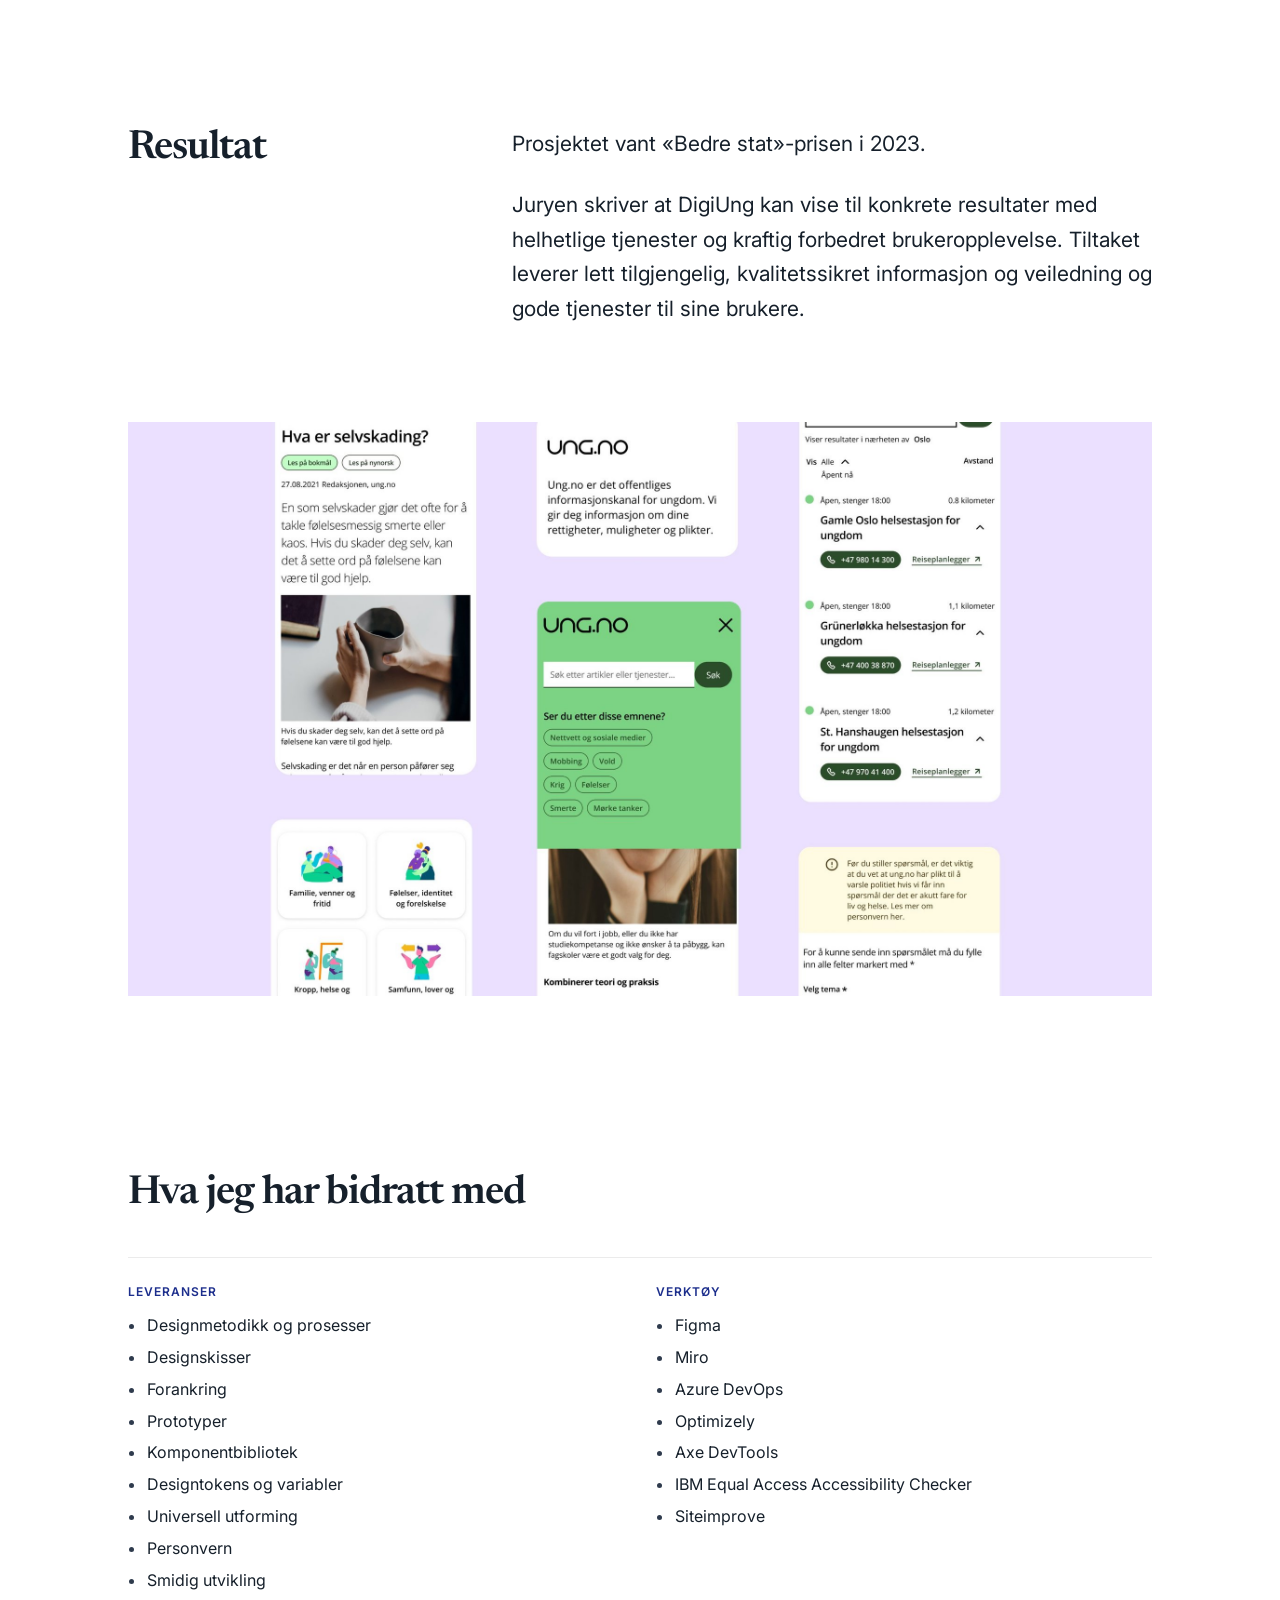
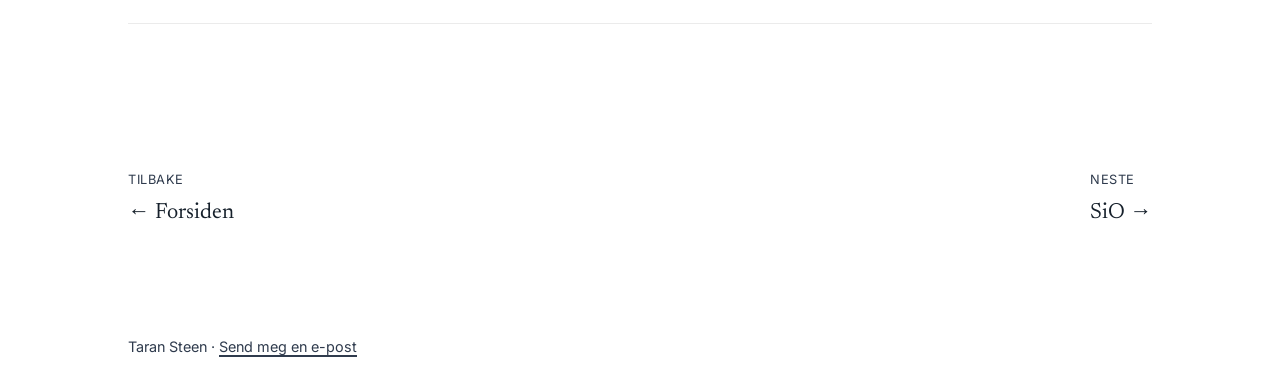
==== commit 043d3cd6: "Add files via upload "Hva jeg har bidratt med"" ====
--- a/arbeid-1.html
+++ b/arbeid-1.html
@@ -43,10 +43,13 @@
       </dl>
     </section>
 
-    <section class="section wrap" aria-label="ung.no og DigiUng">
+    <div class="wrap">
       <figure class="band" style="margin-top:0">
         <img src="images/ung-1.jpg" width="2200" height="1235" alt="Nærbilde av en ung person som hviler haken mot hånden, med ung.no-logoen i grønt over ansiktet">
       </figure>
+    </div>
+
+    <section class="section wrap" aria-label="ung.no og DigiUng">
       <div class="two-col">
         <div class="side"></div>
         <div>
@@ -115,7 +118,7 @@
     </section>
 
     <section class="section wrap" aria-labelledby="bidrag">
-      <h2 id="bidrag">Leveranse</h2>
+      <h2 id="bidrag">Hva jeg har bidratt med</h2>
       <dl class="facts facts--text">
         <div>
           <dt>Leveranser</dt>
